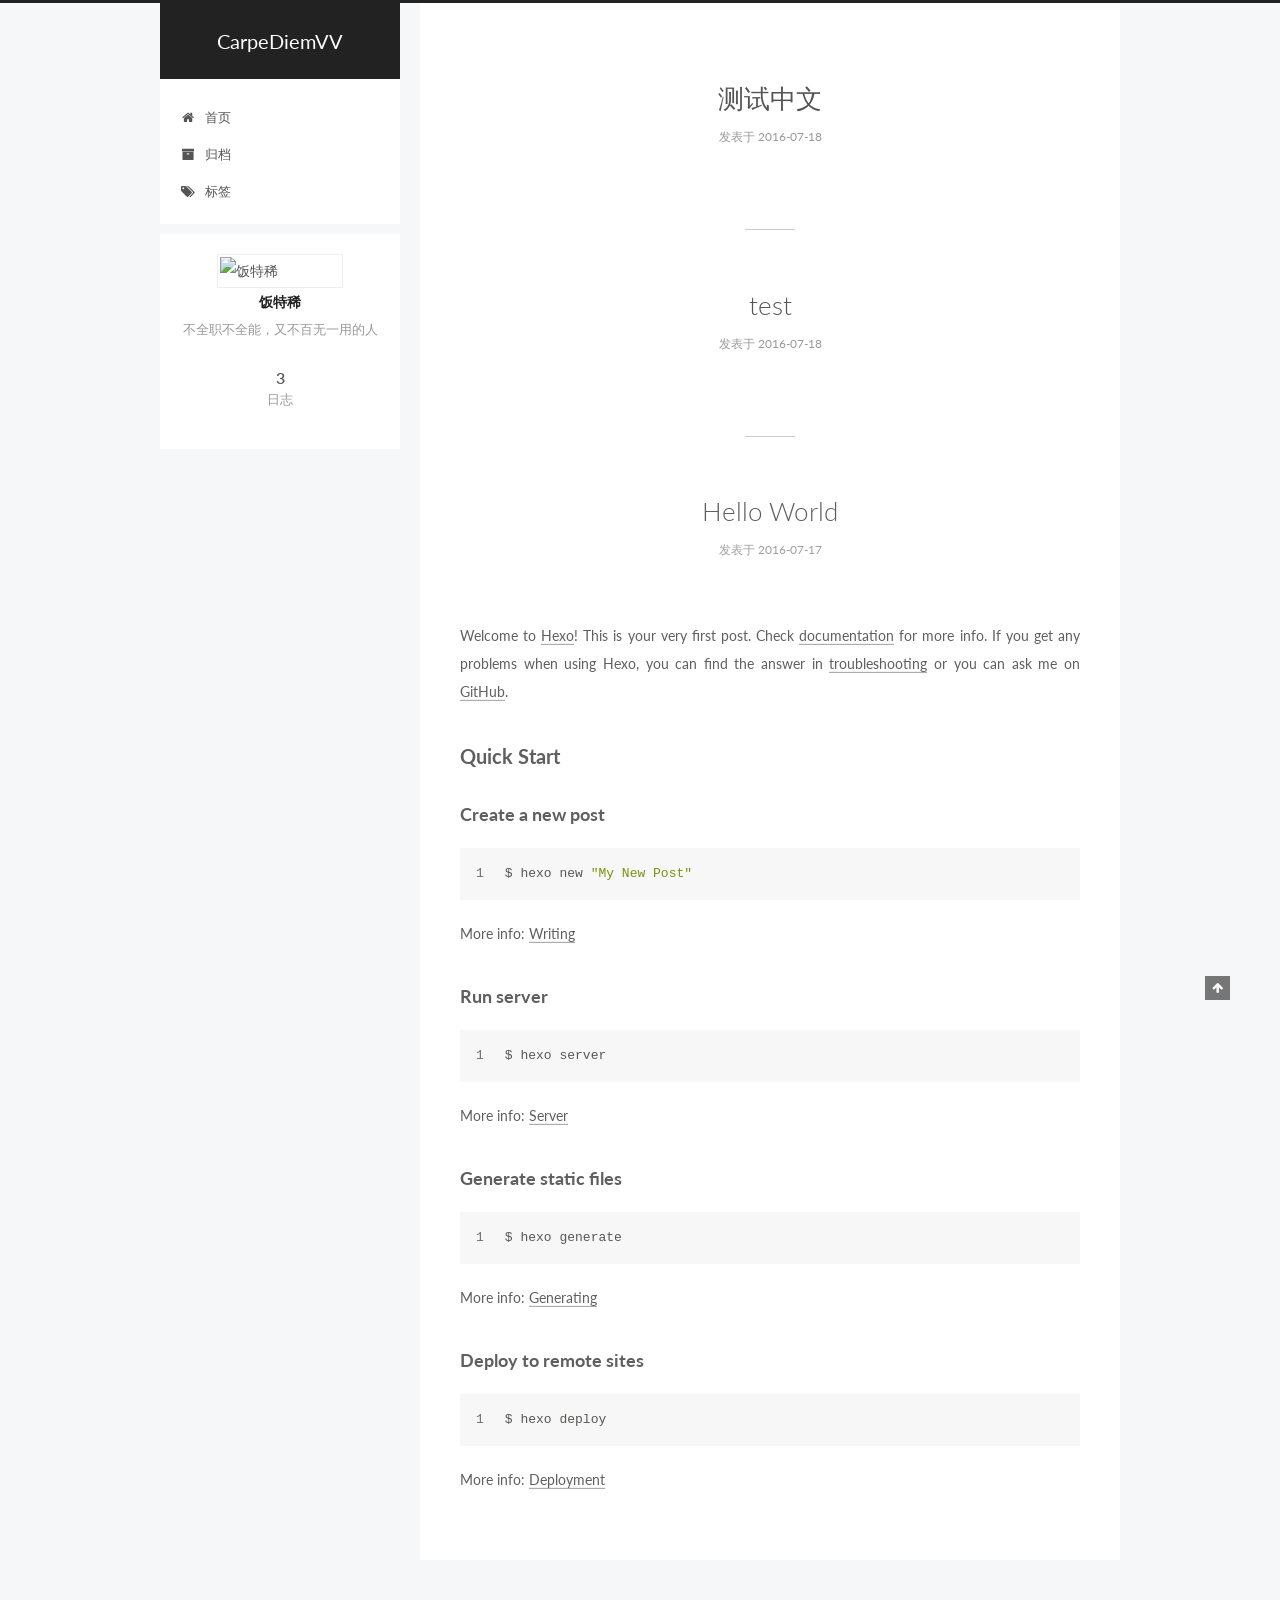
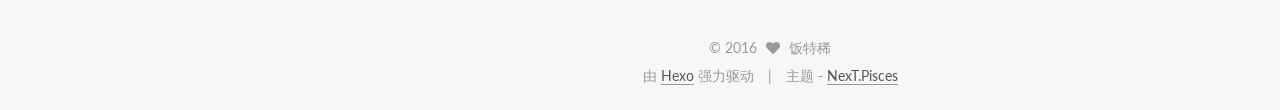
==== index.html @ 69027398 "Site updated: 2016-07-28 00:20:48" ====
<!doctype html>



  


<html class="theme-next pisces use-motion">
<head>
  <meta charset="UTF-8"/>
<meta http-equiv="X-UA-Compatible" content="IE=edge,chrome=1" />
<meta name="viewport" content="width=device-width, initial-scale=1, maximum-scale=1"/>



<meta http-equiv="Cache-Control" content="no-transform" />
<meta http-equiv="Cache-Control" content="no-siteapp" />












  
  
  <link href="/vendors/fancybox/source/jquery.fancybox.css?v=2.1.5" rel="stylesheet" type="text/css" />




  
  
  
  

  
    
    
  

  

  

  

  

  
    
    
    <link href="//fonts.googleapis.com/css?family=Lato:300,300italic,400,400italic,700,700italic&subset=latin,latin-ext" rel="stylesheet" type="text/css">
  






<link href="/vendors/font-awesome/css/font-awesome.min.css?v=4.4.0" rel="stylesheet" type="text/css" />

<link href="/css/main.css?v=5.0.1" rel="stylesheet" type="text/css" />


  <meta name="keywords" content="Hexo, NexT" />








  <link rel="shortcut icon" type="image/x-icon" href="/favicon.ico?v=5.0.1" />






<meta name="description" content="不全职不全能，又不百无一用的人">
<meta property="og:type" content="website">
<meta property="og:title" content="CarpeDiemVV">
<meta property="og:url" content="http://yoursite.com/index.html">
<meta property="og:site_name" content="CarpeDiemVV">
<meta property="og:description" content="不全职不全能，又不百无一用的人">
<meta name="twitter:card" content="summary">
<meta name="twitter:title" content="CarpeDiemVV">
<meta name="twitter:description" content="不全职不全能，又不百无一用的人">



<script type="text/javascript" id="hexo.configuration">
  var NexT = window.NexT || {};
  var CONFIG = {
    scheme: 'Pisces',
    sidebar: {"position":"left","display":"post"},
    fancybox: true,
    motion: true,
    duoshuo: {
      userId: 0,
      author: '博主'
    }
  };
</script>

  <title> CarpeDiemVV </title>
</head>

<body itemscope itemtype="http://schema.org/WebPage" lang="zh-Hans">

  










  
  
    
  

  <div class="container one-collumn sidebar-position-left 
   page-home 
 ">
    <div class="headband"></div>

    <header id="header" class="header" itemscope itemtype="http://schema.org/WPHeader">
      <div class="header-inner"><div class="site-meta ">
  

  <div class="custom-logo-site-title">
    <a href="/"  class="brand" rel="start">
      <span class="logo-line-before"><i></i></span>
      <span class="site-title">CarpeDiemVV</span>
      <span class="logo-line-after"><i></i></span>
    </a>
  </div>
  <p class="site-subtitle"></p>
</div>

<div class="site-nav-toggle">
  <button>
    <span class="btn-bar"></span>
    <span class="btn-bar"></span>
    <span class="btn-bar"></span>
  </button>
</div>

<nav class="site-nav">
  

  
    <ul id="menu" class="menu">
      
        
        <li class="menu-item menu-item-home">
          <a href="/" rel="section">
            
              <i class="menu-item-icon fa fa-fw fa-home"></i> <br />
            
            首页
          </a>
        </li>
      
        
        <li class="menu-item menu-item-archives">
          <a href="/archives" rel="section">
            
              <i class="menu-item-icon fa fa-fw fa-archive"></i> <br />
            
            归档
          </a>
        </li>
      
        
        <li class="menu-item menu-item-tags">
          <a href="/tags" rel="section">
            
              <i class="menu-item-icon fa fa-fw fa-tags"></i> <br />
            
            标签
          </a>
        </li>
      

      
    </ul>
  

  
</nav>

 </div>
    </header>

    <main id="main" class="main">
      <div class="main-inner">
        <div class="content-wrap">
          <div id="content" class="content">
            
  <section id="posts" class="posts-expand">
    
      

  
  

  
  
  

  <article class="post post-type-normal " itemscope itemtype="http://schema.org/Article">

    
      <header class="post-header">

        
        
          <h1 class="post-title" itemprop="name headline">
            
            
              
                
                <a class="post-title-link" href="/2016/07/18/测试中文/" itemprop="url">
                  测试中文
                </a>
              
            
          </h1>
        

        <div class="post-meta">
          <span class="post-time">
            <span class="post-meta-item-icon">
              <i class="fa fa-calendar-o"></i>
            </span>
            <span class="post-meta-item-text">发表于</span>
            <time itemprop="dateCreated" datetime="2016-07-18T00:40:31+08:00" content="2016-07-18">
              2016-07-18
            </time>
          </span>

          

          
            
          

          

          
          

          
        </div>
      </header>
    


    <div class="post-body" itemprop="articleBody">

      
      

      
        
          
            
          
        
      
    </div>

    <div>
      
    </div>

    <div>
      
    </div>

    <footer class="post-footer">
      

      

      
      
        <div class="post-eof"></div>
      
    </footer>
  </article>


    
      

  
  

  
  
  

  <article class="post post-type-normal " itemscope itemtype="http://schema.org/Article">

    
      <header class="post-header">

        
        
          <h1 class="post-title" itemprop="name headline">
            
            
              
                
                <a class="post-title-link" href="/2016/07/18/test/" itemprop="url">
                  test
                </a>
              
            
          </h1>
        

        <div class="post-meta">
          <span class="post-time">
            <span class="post-meta-item-icon">
              <i class="fa fa-calendar-o"></i>
            </span>
            <span class="post-meta-item-text">发表于</span>
            <time itemprop="dateCreated" datetime="2016-07-18T00:19:36+08:00" content="2016-07-18">
              2016-07-18
            </time>
          </span>

          

          
            
          

          

          
          

          
        </div>
      </header>
    


    <div class="post-body" itemprop="articleBody">

      
      

      
        
          
            
          
        
      
    </div>

    <div>
      
    </div>

    <div>
      
    </div>

    <footer class="post-footer">
      

      

      
      
        <div class="post-eof"></div>
      
    </footer>
  </article>


    
      

  
  

  
  
  

  <article class="post post-type-normal " itemscope itemtype="http://schema.org/Article">

    
      <header class="post-header">

        
        
          <h1 class="post-title" itemprop="name headline">
            
            
              
                
                <a class="post-title-link" href="/2016/07/17/hello-world/" itemprop="url">
                  Hello World
                </a>
              
            
          </h1>
        

        <div class="post-meta">
          <span class="post-time">
            <span class="post-meta-item-icon">
              <i class="fa fa-calendar-o"></i>
            </span>
            <span class="post-meta-item-text">发表于</span>
            <time itemprop="dateCreated" datetime="2016-07-17T23:09:52+08:00" content="2016-07-17">
              2016-07-17
            </time>
          </span>

          

          
            
          

          

          
          

          
        </div>
      </header>
    


    <div class="post-body" itemprop="articleBody">

      
      

      
        
          
            <p>Welcome to <a href="https://hexo.io/" target="_blank" rel="external">Hexo</a>! This is your very first post. Check <a href="https://hexo.io/docs/" target="_blank" rel="external">documentation</a> for more info. If you get any problems when using Hexo, you can find the answer in <a href="https://hexo.io/docs/troubleshooting.html" target="_blank" rel="external">troubleshooting</a> or you can ask me on <a href="https://github.com/hexojs/hexo/issues" target="_blank" rel="external">GitHub</a>.</p>
<h2 id="Quick-Start"><a href="#Quick-Start" class="headerlink" title="Quick Start"></a>Quick Start</h2><h3 id="Create-a-new-post"><a href="#Create-a-new-post" class="headerlink" title="Create a new post"></a>Create a new post</h3><figure class="highlight bash"><table><tr><td class="gutter"><pre><div class="line">1</div></pre></td><td class="code"><pre><div class="line">$ hexo new <span class="string">"My New Post"</span></div></pre></td></tr></table></figure>
<p>More info: <a href="https://hexo.io/docs/writing.html" target="_blank" rel="external">Writing</a></p>
<h3 id="Run-server"><a href="#Run-server" class="headerlink" title="Run server"></a>Run server</h3><figure class="highlight bash"><table><tr><td class="gutter"><pre><div class="line">1</div></pre></td><td class="code"><pre><div class="line">$ hexo server</div></pre></td></tr></table></figure>
<p>More info: <a href="https://hexo.io/docs/server.html" target="_blank" rel="external">Server</a></p>
<h3 id="Generate-static-files"><a href="#Generate-static-files" class="headerlink" title="Generate static files"></a>Generate static files</h3><figure class="highlight bash"><table><tr><td class="gutter"><pre><div class="line">1</div></pre></td><td class="code"><pre><div class="line">$ hexo generate</div></pre></td></tr></table></figure>
<p>More info: <a href="https://hexo.io/docs/generating.html" target="_blank" rel="external">Generating</a></p>
<h3 id="Deploy-to-remote-sites"><a href="#Deploy-to-remote-sites" class="headerlink" title="Deploy to remote sites"></a>Deploy to remote sites</h3><figure class="highlight bash"><table><tr><td class="gutter"><pre><div class="line">1</div></pre></td><td class="code"><pre><div class="line">$ hexo deploy</div></pre></td></tr></table></figure>
<p>More info: <a href="https://hexo.io/docs/deployment.html" target="_blank" rel="external">Deployment</a></p>

          
        
      
    </div>

    <div>
      
    </div>

    <div>
      
    </div>

    <footer class="post-footer">
      

      

      
      
        <div class="post-eof"></div>
      
    </footer>
  </article>


    
  </section>

  


          </div>
          


          

        </div>
        
          
  
  <div class="sidebar-toggle">
    <div class="sidebar-toggle-line-wrap">
      <span class="sidebar-toggle-line sidebar-toggle-line-first"></span>
      <span class="sidebar-toggle-line sidebar-toggle-line-middle"></span>
      <span class="sidebar-toggle-line sidebar-toggle-line-last"></span>
    </div>
  </div>

  <aside id="sidebar" class="sidebar">
    <div class="sidebar-inner">

      

      

      <section class="site-overview sidebar-panel  sidebar-panel-active ">
        <div class="site-author motion-element" itemprop="author" itemscope itemtype="http://schema.org/Person">
          <img class="site-author-image" itemprop="image"
               src="http://example.com/avtar.png"
               alt="饭特稀" />
          <p class="site-author-name" itemprop="name">饭特稀</p>
          <p class="site-description motion-element" itemprop="description">不全职不全能，又不百无一用的人</p>
        </div>
        <nav class="site-state motion-element">
          <div class="site-state-item site-state-posts">
            <a href="/archives">
              <span class="site-state-item-count">3</span>
              <span class="site-state-item-name">日志</span>
            </a>
          </div>

          

          

        </nav>

        

        <div class="links-of-author motion-element">
          
        </div>

        
        

        
        

      </section>

      

    </div>
  </aside>


        
      </div>
    </main>

    <footer id="footer" class="footer">
      <div class="footer-inner">
        <div class="copyright" >
  
  &copy; 
  <span itemprop="copyrightYear">2016</span>
  <span class="with-love">
    <i class="fa fa-heart"></i>
  </span>
  <span class="author" itemprop="copyrightHolder">饭特稀</span>
</div>

<div class="powered-by">
  由 <a class="theme-link" href="http://hexo.io">Hexo</a> 强力驱动
</div>

<div class="theme-info">
  主题 -
  <a class="theme-link" href="https://github.com/iissnan/hexo-theme-next">
    NexT.Pisces
  </a>
</div>

        

        
      </div>
    </footer>

    <div class="back-to-top">
      <i class="fa fa-arrow-up"></i>
    </div>
  </div>

  

<script type="text/javascript">
  if (Object.prototype.toString.call(window.Promise) !== '[object Function]') {
    window.Promise = null;
  }
</script>









  



  
  <script type="text/javascript" src="/vendors/jquery/index.js?v=2.1.3"></script>

  
  <script type="text/javascript" src="/vendors/fastclick/lib/fastclick.min.js?v=1.0.6"></script>

  
  <script type="text/javascript" src="/vendors/jquery_lazyload/jquery.lazyload.js?v=1.9.7"></script>

  
  <script type="text/javascript" src="/vendors/velocity/velocity.min.js?v=1.2.1"></script>

  
  <script type="text/javascript" src="/vendors/velocity/velocity.ui.min.js?v=1.2.1"></script>

  
  <script type="text/javascript" src="/vendors/fancybox/source/jquery.fancybox.pack.js?v=2.1.5"></script>


  


  <script type="text/javascript" src="/js/src/utils.js?v=5.0.1"></script>

  <script type="text/javascript" src="/js/src/motion.js?v=5.0.1"></script>



  
  


  <script type="text/javascript" src="/js/src/affix.js?v=5.0.1"></script>

  <script type="text/javascript" src="/js/src/schemes/pisces.js?v=5.0.1"></script>



  

  


  <script type="text/javascript" src="/js/src/bootstrap.js?v=5.0.1"></script>



  



  



  
  
  

  

  

</body>
</html>
---- css/main.css ----
/* normalize.css v3.0.2 | MIT License | git.io/normalize */
html {
  font-family: sans-serif; /* 1 */
  -ms-text-size-adjust: 100%; /* 2 */
  -webkit-text-size-adjust: 100%; /* 2 */
}
body {
  margin: 0;
}
article,
aside,
details,
figcaption,
figure,
footer,
header,
hgroup,
main,
menu,
nav,
section,
summary {
  display: block;
}
audio,
canvas,
progress,
video {
  display: inline-block; /* 1 */
  vertical-align: baseline; /* 2 */
}
audio:not([controls]) {
  display: none;
  height: 0;
}
[hidden],
template {
  display: none;
}
a {
  background-color: transparent;
}
a:active,
a:hover {
  outline: 0;
}
abbr[title] {
  border-bottom: 1px dotted;
}
b,
strong {
  font-weight: bold;
}
dfn {
  font-style: italic;
}
h1 {
  font-size: 2em;
  margin: 0.67em 0;
}
mark {
  background: #ff0;
  color: #000;
}
small {
  font-size: 80%;
}
sub,
sup {
  font-size: 75%;
  line-height: 0;
  position: relative;
  vertical-align: baseline;
}
sup {
  top: -0.5em;
}
sub {
  bottom: -0.25em;
}
img {
  border: 0;
}
svg:not(:root) {
  overflow: hidden;
}
figure {
  margin: 1em 40px;
}
hr {
  -moz-box-sizing: content-box;
  box-sizing: content-box;
  height: 0;
}
pre {
  overflow: auto;
}
code,
kbd,
pre,
samp {
  font-family: monospace, monospace;
  font-size: 1em;
}
button,
input,
optgroup,
select,
textarea {
  color: inherit; /* 1 */
  font: inherit; /* 2 */
  margin: 0; /* 3 */
}
button {
  overflow: visible;
}
button,
select {
  text-transform: none;
}
button,
html input[type="button"],
input[type="reset"],
input[type="submit"] {
  -webkit-appearance: button; /* 2 */
  cursor: pointer; /* 3 */
}
button[disabled],
html input[disabled] {
  cursor: default;
}
button::-moz-focus-inner,
input::-moz-focus-inner {
  border: 0;
  padding: 0;
}
input {
  line-height: normal;
}
input[type="checkbox"],
input[type="radio"] {
  box-sizing: border-box; /* 1 */
  padding: 0; /* 2 */
}
input[type="number"]::-webkit-inner-spin-button,
input[type="number"]::-webkit-outer-spin-button {
  height: auto;
}
input[type="search"] {
  -webkit-appearance: textfield; /* 1 */
  -moz-box-sizing: content-box;
  -webkit-box-sizing: content-box; /* 2 */
  box-sizing: content-box;
}
input[type="search"]::-webkit-search-cancel-button,
input[type="search"]::-webkit-search-decoration {
  -webkit-appearance: none;
}
fieldset {
  border: 1px solid #c0c0c0;
  margin: 0 2px;
  padding: 0.35em 0.625em 0.75em;
}
legend {
  border: 0; /* 1 */
  padding: 0; /* 2 */
}
textarea {
  overflow: auto;
}
optgroup {
  font-weight: bold;
}
table {
  border-collapse: collapse;
  border-spacing: 0;
}
td,
th {
  padding: 0;
}
::selection {
  background: #262a30;
  color: #fff;
}
body {
  position: relative;
  font-family: 'Lato', "PingFang SC", "Microsoft YaHei", sans-serif;
  font-size: 14px;
  line-height: 2;
  color: #555;
  background: #fff;
}
@media (max-width: 767px) {
  body {
    padding-right: 0 !important;
  }
}
@media (min-width: 768px) and (max-width: 991px) {
  body {
    padding-right: 0 !important;
  }
}
@media (min-width: 1600px) {
  body {
    font-size: 16px;
  }
}
h1,
h2,
h3,
h4,
h5,
h6 {
  margin: 0;
  padding: 0;
  font-weight: bold;
  line-height: 1.5;
  font-family: 'Lato', "PingFang SC", "Microsoft YaHei", sans-serif;
}
h2,
h3,
h4,
h5,
h6 {
  margin: 20px 0 15px;
}
h1 {
  font-size: 22px;
}
@media (max-width: 767px) {
  h1 {
    font-size: 18px;
  }
}
h2 {
  font-size: 20px;
}
@media (max-width: 767px) {
  h2 {
    font-size: 16px;
  }
}
h3 {
  font-size: 18px;
}
@media (max-width: 767px) {
  h3 {
    font-size: 14px;
  }
}
h4 {
  font-size: 16px;
}
@media (max-width: 767px) {
  h4 {
    font-size: 12px;
  }
}
h5 {
  font-size: 14px;
}
@media (max-width: 767px) {
  h5 {
    font-size: 10px;
  }
}
h6 {
  font-size: 12px;
}
@media (max-width: 767px) {
  h6 {
    font-size: 8px;
  }
}
p {
  margin: 0 0 25px 0;
}
a {
  color: #555;
  text-decoration: none;
  border-bottom: 1px solid #999;
  word-wrap: break-word;
}
a:hover {
  color: #222;
  border-bottom-color: #222;
}
ul {
  list-style: none;
}
blockquote {
  margin: 0;
  padding: 0;
}
img {
  display: block;
  margin: auto;
  max-width: 100%;
  height: auto;
}
hr {
  margin: 40px 0;
  height: 3px;
  border: none;
  background-color: #ddd;
  background-image: repeating-linear-gradient(-45deg, #fff, #fff 4px, transparent 4px, transparent 8px);
}
blockquote {
  padding: 0 15px;
  color: #666;
  border-left: 4px solid #ddd;
}
blockquote cite::before {
  content: "-";
  padding: 0 5px;
}
dt {
  font-weight: 700;
}
dd {
  margin: 0;
  padding: 0;
}
.text-left {
  text-align: left;
}
.text-center {
  text-align: center;
}
.text-right {
  text-align: right;
}
.text-justify {
  text-align: justify;
}
.text-nowrap {
  white-space: nowrap;
}
.text-lowercase {
  text-transform: lowercase;
}
.text-uppercase {
  text-transform: uppercase;
}
.text-capitalize {
  text-transform: capitalize;
}
.center-block {
  display: block;
  margin-left: auto;
  margin-right: auto;
}
.clearfix:before,
.clearfix:after {
  content: " ";
  display: table;
}
.clearfix:after {
  clear: both;
}
.pullquote {
  width: 45%;
}
.pullquote.left {
  float: left;
  margin-left: 5px;
  margin-right: 10px;
}
.pullquote.right {
  float: right;
  margin-left: 10px;
  margin-right: 5px;
}
.affix.affix.affix {
  position: fixed;
}
.translation {
  margin-top: -20px;
  font-size: 14px;
  color: #999;
}
.scrollbar-measure {
  width: 100px;
  height: 100px;
  overflow: scroll;
  position: absolute;
  top: -9999px;
}
.use-motion .motion-element {
  opacity: 0;
}
#local-search-input {
  padding: 3px;
  border: none;
  text-indent: 14px;
  border-radius: 0;
  width: 140px;
  outline: none;
  border-bottom: 1px solid #999;
  background: inherit;
  opacity: 0.5;
}
#local-search-input:focus {
  opacity: 1;
}
.search-icon {
  position: absolute;
  top: 9px;
}
table {
  margin: 20px 0;
  width: 100%;
  border-collapse: collapse;
  border-spacing: 0;
  border: 1px solid #ddd;
  font-size: 14px;
  table-layout: fixed;
  word-wrap: break-all;
}
table>tbody>tr:nth-of-type(odd) {
  background-color: #f9f9f9;
}
table>tbody>tr:hover {
  background-color: #f5f5f5;
}
caption,
th,
td {
  padding: 8px;
  text-align: left;
  vertical-align: middle;
  font-weight: normal;
}
th,
td {
  border-bottom: 3px solid #ddd;
  border-right: 1px solid #eee;
}
th {
  padding-bottom: 10px;
  font-weight: 700;
}
td {
  border-bottom-width: 1px;
}
html,
body {
  height: 100%;
}
.container {
  position: relative;
  min-height: 100%;
}
.header-inner {
  margin: 0 auto;
  padding: 100px 0 70px;
  width: 700px;
}
@media (min-width: 1600px) {
  .container .header-inner {
    width: 900px;
  }
}
.main {
  padding-bottom: 150px;
}
.main-inner {
  margin: 0 auto;
  width: 700px;
}
@media (min-width: 1600px) {
  .container .main-inner {
    width: 900px;
  }
}
.footer {
  position: absolute;
  left: 0;
  bottom: 0;
  width: 100%;
  min-height: 50px;
}
.footer-inner {
  box-sizing: border-box;
  margin: 20px auto;
  width: 700px;
}
@media (min-width: 1600px) {
  .container .footer-inner {
    width: 900px;
  }
}
pre,
.highlight {
  overflow: auto;
  margin: 20px 0;
  padding: 15px;
  font-size: 13px;
  color: #4d4d4c;
  background: #f7f7f7;
  line-height: 1.6;
}
pre,
code {
  font-family: consolas, Menlo, "PingFang SC", "Microsoft YaHei", monospace;
}
code {
  padding: 2px 4px;
  word-break: break-all;
  color: #555;
  background: #eee;
  border-radius: 4px;
  font-size: 13px;
}
pre code {
  padding: 0;
  color: #4d4d4c;
  background: none;
  text-shadow: none;
}
.highlight pre {
  border: none;
  margin: 0;
  padding: 1px;
}
.highlight table {
  margin: 0;
  width: auto;
  border: none;
}
.highlight td {
  border: none;
  padding: 0;
}
.highlight figcaption {
  font-size: 1em;
  color: #4d4d4c;
  line-height: 1em;
  margin-bottom: 1em;
}
.highlight figcaption:before,
.highlight figcaption:after {
  content: " ";
  display: table;
}
.highlight figcaption:after {
  clear: both;
}
.highlight figcaption a {
  float: right;
  color: #4d4d4c;
}
.highlight figcaption a:hover {
  border-bottom-color: #4d4d4c;
}
.highlight .gutter pre {
  color: #666;
  text-align: right;
  padding-right: 20px;
}
.highlight .line {
  height: 20px;
}
.gist table {
  width: auto;
}
.gist table td {
  border: none;
}
pre .comment {
  color: #8e908c;
}
pre .variable,
pre .attribute,
pre .tag,
pre .regexp,
pre .ruby .constant,
pre .xml .tag .title,
pre .xml .pi,
pre .xml .doctype,
pre .html .doctype,
pre .css .id,
pre .css .class,
pre .css .pseudo {
  color: #c82829;
}
pre .number,
pre .preprocessor,
pre .built_in,
pre .literal,
pre .params,
pre .constant,
pre .command {
  color: #f5871f;
}
pre .ruby .class .title,
pre .css .rules .attribute,
pre .string,
pre .value,
pre .inheritance,
pre .header,
pre .ruby .symbol,
pre .xml .cdata,
pre .special,
pre .number,
pre .formula {
  color: #718c00;
}
pre .title,
pre .css .hexcolor {
  color: #3e999f;
}
pre .function,
pre .python .decorator,
pre .python .title,
pre .ruby .function .title,
pre .ruby .title .keyword,
pre .perl .sub,
pre .javascript .title,
pre .coffeescript .title {
  color: #4271ae;
}
pre .keyword,
pre .javascript .function {
  color: #8959a8;
}
.full-image.full-image.full-image {
  border: none;
  max-width: 100%;
  width: auto;
  margin: 20px auto;
}
@media (min-width: 992px) {
  .full-image.full-image.full-image {
    max-width: none;
    width: 126%;
    margin: 0 -13%;
  }
}
.blockquote-center,
.page-home .post-type-quote blockquote,
.page-post-detail .post-type-quote blockquote {
  position: relative;
  margin: 40px 0;
  padding: 0;
  border-left: none;
  text-align: center;
}
.blockquote-center::before,
.page-home .post-type-quote blockquote::before,
.page-post-detail .post-type-quote blockquote::before,
.blockquote-center::after,
.page-home .post-type-quote blockquote::after,
.page-post-detail .post-type-quote blockquote::after {
  position: absolute;
  content: ' ';
  display: block;
  width: 100%;
  height: 24px;
  opacity: 0.2;
  background-repeat: no-repeat;
  background-position: 0 -6px;
  background-size: 22px 22px;
}
.blockquote-center::before,
.page-home .post-type-quote blockquote::before,
.page-post-detail .post-type-quote blockquote::before {
  top: -20px;
  background-image: url("../images/quote-l.svg");
  border-top: 1px solid #ccc;
}
.blockquote-center::after,
.page-home .post-type-quote blockquote::after,
.page-post-detail .post-type-quote blockquote::after {
  bottom: -20px;
  background-image: url("../images/quote-r.svg");
  border-bottom: 1px solid #ccc;
  background-position: 100% 8px;
}
.blockquote-center p,
.page-home .post-type-quote blockquote p,
.page-post-detail .post-type-quote blockquote p,
.blockquote-center div,
.page-home .post-type-quote blockquote div,
.page-post-detail .post-type-quote blockquote div {
  text-align: center;
}
.post .post-body .group-picture img {
  box-sizing: border-box;
  padding: 0 3px;
  border: none;
}
.post .group-picture-row {
  overflow: hidden;
  margin-top: 6px;
}
.post .group-picture-row:first-child {
  margin-top: 0;
}
.post .group-picture-column {
  float: left;
}
.page-post-detail .post-body .group-picture-column {
  float: none;
  margin-top: 10px;
  width: auto !important;
}
.page-post-detail .post-body .group-picture-column img {
  margin: 0 auto;
}
.page-archive .group-picture-container {
  overflow: hidden;
}
.page-archive .group-picture-row {
  float: left;
}
.page-archive .group-picture-row:first-child {
  margin-top: 6px;
}
.page-archive .group-picture-column {
  max-width: 150px;
  max-height: 150px;
}
.btn {
  display: inline-block;
  padding: 0 20px;
  font-size: 14px;
  color: #fff;
  background: #222;
  border: 2px solid #555;
  text-decoration: none;
  border-radius: 0;
  transition-property: background-color;
  transition-duration: 0.2s;
  transition-timing-function: ease-in-out;
  transition-delay: 0s;
}
.btn:hover,
.post-more-link .btn:hover {
  border-color: #222;
  color: #fff;
  background: #222;
}
.btn-bar {
  display: block;
  width: 22px;
  height: 2px;
  background: #555;
  border-radius: 1px;
}
.btn-bar+.btn-bar {
  margin-top: 4px;
}
.pagination {
  margin: 120px 0 40px;
  text-align: center;
  border-top: 1px solid #eee;
}
.page-number-basic,
.pagination .prev,
.pagination .next,
.pagination .page-number,
.pagination .space {
  display: inline-block;
  position: relative;
  top: -1px;
  margin: 0 10px;
  padding: 0 10px;
  line-height: 30px;
}
@media (max-width: 767px) {
  .page-number-basic,
  .pagination .prev,
  .pagination .next,
  .pagination .page-number,
  .pagination .space {
    margin: 0 5px;
  }
}
.pagination .prev,
.pagination .next,
.pagination .page-number {
  border-bottom: 0;
  border-top: 1px solid #eee;
  transition-property: border-color;
  transition-duration: 0.2s;
  transition-timing-function: ease-in-out;
  transition-delay: 0s;
}
.pagination .prev:hover,
.pagination .next:hover,
.pagination .page-number:hover {
  border-top-color: #222;
}
.pagination .space {
  padding: 0;
  margin: 0;
}
.pagination .prev {
  margin-left: 0;
}
.pagination .next {
  margin-right: 0;
}
.pagination .page-number.current {
  color: #fff;
  background: #ccc;
  border-top-color: #ccc;
}
@media (max-width: 767px) {
  .pagination {
    border-top: none;
  }
  .pagination .prev,
  .pagination .next,
  .pagination .page-number {
    margin-bottom: 10px;
    border-top: 0;
    border-bottom: 1px solid #eee;
  }
  .pagination .prev:hover,
  .pagination .next:hover,
  .pagination .page-number:hover {
    border-bottom-color: #222;
  }
}
.comments {
  margin: 60px 20px 0;
}
.tag-cloud {
  text-align: center;
}
.tag-cloud a {
  display: inline-block;
  margin: 10px;
}
.back-to-top {
  box-sizing: border-box;
  position: fixed;
  bottom: -100px;
  right: 50px;
  z-index: 1050;
  padding: 0 6px;
  width: 25px;
  background: #222;
  font-size: 12px;
  opacity: 0.6;
  color: #fff;
  cursor: pointer;
  text-align: center;
  -webkit-transform: translateZ(0);
  transition-property: bottom;
  transition-duration: 0.2s;
  transition-timing-function: ease-in-out;
  transition-delay: 0s;
}
@media (max-width: 767px) {
  .back-to-top {
    display: none;
  }
}
@media (min-width: 768px) and (max-width: 991px) {
  .back-to-top {
    display: none;
  }
}
.back-to-top.back-to-top-on {
  bottom: 40px;
}
.header {
  background: #fff;
}
.header-inner {
  position: relative;
}
.headband {
  height: 3px;
  background: #222;
}
.site-meta {
  margin: 0;
  text-align: center;
}
@media (max-width: 767px) {
  .site-meta {
    text-align: center;
  }
}
.brand {
  position: relative;
  display: inline-block;
  padding: 0 40px;
  color: #fff;
  background: #222;
  border-bottom: none;
}
.brand:hover {
  color: #fff;
}
.logo {
  display: inline-block;
  margin-right: 5px;
  line-height: 36px;
  vertical-align: top;
}
.site-title {
  display: inline-block;
  vertical-align: top;
  line-height: 36px;
  font-size: 20px;
  font-weight: normal;
  font-family: 'Lato', "PingFang SC", "Microsoft YaHei", sans-serif;
}
.site-subtitle {
  margin-top: 10px;
  font-size: 13px;
  color: #ddd;
}
.use-motion .brand {
  opacity: 0;
}
.use-motion .logo,
.use-motion .site-title,
.use-motion .site-subtitle {
  opacity: 0;
  position: relative;
  top: -10px;
}
.site-nav-toggle {
  display: none;
  position: absolute;
  top: 10px;
  left: 10px;
}
@media (max-width: 767px) {
  .site-nav-toggle {
    display: block;
  }
}
.site-nav-toggle button {
  margin-top: 2px;
  padding: 9px 10px;
  background: transparent;
  border: none;
}
@media (max-width: 767px) {
  .site-nav {
    display: none;
    margin: 0 -10px;
    padding: 0 10px;
    clear: both;
    border-top: 1px solid #ddd;
  }
}
@media (min-width: 768px) and (max-width: 991px) {
  .site-nav {
    display: block !important;
  }
}
@media (min-width: 992px) {
  .site-nav {
    display: block !important;
  }
}
.menu {
  margin-top: 20px;
  padding-left: 0;
  text-align: center;
}
.menu .menu-item {
  display: inline-block;
  margin: 0 10px;
}
@media screen and (max-width: 767px) {
  .menu .menu-item {
    margin-top: 10px;
  }
}
.menu .menu-item a {
  display: block;
  font-size: 13px;
  text-transform: capitalize;
  line-height: inherit;
  border-bottom: 1px solid transparent;
  transition-property: border-color;
  transition-duration: 0.2s;
  transition-timing-function: ease-in-out;
  transition-delay: 0s;
}
.menu .menu-item a:hover,
.menu-item-active a {
  border-bottom-color: #222;
}
.menu .menu-item .fa {
  margin-right: 5px;
}
.use-motion .menu-item {
  opacity: 0;
}
.post-body {
  font-family: 'Lato', "PingFang SC", "Microsoft YaHei", sans-serif;
}
@media (max-width: 767px) {
  .post-body {
    word-break: break-word;
  }
}
.post-body .fancybox img {
  display: block !important;
  margin: 0 auto;
  cursor: pointer;
  cursor: zoom-in;
  cursor: -webkit-zoom-in;
}
.post-body .image-caption,
.post-body .figure .caption {
  margin: 10px auto 15px;
  text-align: center;
  font-size: 14px;
  color: #999;
  font-weight: bold;
  line-height: 1;
}
.post-sticky-flag {
  display: inline-block;
  font-size: 16px;
  -ms-transform: rotate(30deg);
  -webkit-transform: rotate(30deg);
  -moz-transform: rotate(30deg);
  -ms-transform: rotate(30deg);
  -o-transform: rotate(30deg);
  transform: rotate(30deg);
}
.posts-expand {
  padding-top: 40px;
}
@media (max-width: 767px) {
  .posts-expand {
    margin: 0 20px;
  }
  .post-body pre,
  .post-body .highlight {
    padding: 10px;
  }
  .post-body pre .gutter pre,
  .post-body .highlight .gutter pre {
    padding-right: 10px;
  }
}
@media (min-width: 992px) {
  .posts-expand .post-body {
    text-align: justify;
  }
}
.posts-expand .post-body h2,
.posts-expand .post-body h3,
.posts-expand .post-body h4,
.posts-expand .post-body h5,
.posts-expand .post-body h6 {
  padding-top: 10px;
}
.posts-expand .post-body h2 .header-anchor,
.posts-expand .post-body h3 .header-anchor,
.posts-expand .post-body h4 .header-anchor,
.posts-expand .post-body h5 .header-anchor,
.posts-expand .post-body h6 .header-anchor {
  float: right;
  margin-left: 10px;
  color: #ccc;
  border-bottom-style: none;
  visibility: hidden;
}
.posts-expand .post-body h2 .header-anchor:hover,
.posts-expand .post-body h3 .header-anchor:hover,
.posts-expand .post-body h4 .header-anchor:hover,
.posts-expand .post-body h5 .header-anchor:hover,
.posts-expand .post-body h6 .header-anchor:hover {
  color: inherit;
}
.posts-expand .post-body h2:hover .header-anchor,
.posts-expand .post-body h3:hover .header-anchor,
.posts-expand .post-body h4:hover .header-anchor,
.posts-expand .post-body h5:hover .header-anchor,
.posts-expand .post-body h6:hover .header-anchor {
  visibility: visible;
}
.posts-expand .post-body ul li {
  list-style: circle;
}
.posts-expand .post-body img {
  box-sizing: border-box;
  margin: auto;
  padding: 3px;
  border: 1px solid #ddd;
}
.posts-expand .fancybox img {
  margin: 0 auto;
}
@media (max-width: 767px) {
  .posts-collapse {
    margin: 0 20px;
  }
  .posts-collapse .post-title,
  .posts-collapse .post-meta {
    display: block;
    width: auto;
    text-align: left;
  }
}
.posts-collapse {
  position: relative;
  z-index: 1010;
  margin-left: 55px;
}
.posts-collapse::after {
  content: " ";
  position: absolute;
  top: 20px;
  left: 0;
  margin-left: -2px;
  width: 4px;
  height: 100%;
  background: #f5f5f5;
  z-index: -1;
}
@media (max-width: 767px) {
  .posts-collapse {
    margin: 0 20px;
  }
}
.posts-collapse .collection-title {
  position: relative;
  margin: 60px 0;
}
.posts-collapse .collection-title h2 {
  margin-left: 20px;
}
.posts-collapse .collection-title small {
  color: #bbb;
}
.posts-collapse .collection-title::before {
  content: " ";
  position: absolute;
  left: 0;
  top: 50%;
  margin-left: -4px;
  margin-top: -4px;
  width: 8px;
  height: 8px;
  background: #bbb;
  border-radius: 50%;
}
.posts-collapse .post {
  margin: 30px 0;
}
.posts-collapse .post-header {
  position: relative;
  transition-duration: 0.2s;
  transition-timing-function: ease-in-out;
  transition-delay: 0s;
  transition-property: border;
  border-bottom: 1px dashed #ccc;
}
.posts-collapse .post-header::before {
  content: " ";
  position: absolute;
  left: 0;
  top: 12px;
  width: 6px;
  height: 6px;
  margin-left: -4px;
  background: #bbb;
  border-radius: 50%;
  border: 1px solid #fff;
  transition-duration: 0.2s;
  transition-timing-function: ease-in-out;
  transition-delay: 0s;
  transition-property: background;
}
.posts-collapse .post-header:hover {
  border-bottom-color: #666;
}
.posts-collapse .post-header:hover::before {
  background: #222;
}
.posts-collapse .post-meta {
  position: absolute;
  font-size: 12px;
  left: 20px;
  top: 5px;
}
.posts-collapse .post-comments-count {
  display: none;
}
.posts-collapse .post-title {
  margin-left: 60px;
  font-size: 16px;
  font-weight: normal;
  line-height: inherit;
}
.posts-collapse .post-title::after {
  margin-left: 3px;
  opacity: 0.6;
}
.posts-collapse .post-title a {
  color: #666;
  border-bottom: none;
}
.page-home .post-type-quote .post-header,
.page-post-detail .post-type-quote .post-header,
.page-home .post-type-quote .post-tags,
.page-post-detail .post-type-quote .post-tags {
  display: none;
}
.posts-expand .post-title {
  font-size: 26px;
  text-align: center;
  word-break: break-word;
  font-weight: 300;
}
@media (max-width: 767px) {
  .posts-expand .post-title {
    font-size: 22px;
  }
}
.posts-expand .post-title-link {
  display: inline-block;
  position: relative;
  color: #555;
  border-bottom: none;
  line-height: 1.2;
  vertical-align: top;
}
.posts-expand .post-title-link::before {
  content: "";
  position: absolute;
  width: 100%;
  height: 2px;
  bottom: 0;
  left: 0;
  background-color: #000;
  visibility: hidden;
  -webkit-transform: scaleX(0);
  -moz-transform: scaleX(0);
  -ms-transform: scaleX(0);
  -o-transform: scaleX(0);
  transform: scaleX(0);
  transition-duration: 0.2s;
  transition-timing-function: ease-in-out;
  transition-delay: 0s;
}
.posts-expand .post-title-link:hover::before {
  visibility: visible;
  -webkit-transform: scaleX(1);
  -moz-transform: scaleX(1);
  -ms-transform: scaleX(1);
  -o-transform: scaleX(1);
  transform: scaleX(1);
}
.posts-expand .post-title-link .fa {
  font-size: 16px;
}
.posts-expand .post-meta {
  margin: 3px 0 60px 0;
  color: #999;
  font-family: 'Lato', "PingFang SC", "Microsoft YaHei", sans-serif;
  font-size: 12px;
  text-align: center;
}
.posts-expand .post-meta .post-category-list {
  display: inline-block;
  margin: 0;
  padding: 3px;
}
.posts-expand .post-meta .post-category-list-link {
  color: #999;
}
.post-meta-item-icon {
  display: none;
  margin-right: 3px;
}
@media (min-width: 768px) and (max-width: 991px) {
  .post-meta-item-icon {
    display: inline-block;
  }
}
@media (max-width: 767px) {
  .post-meta-item-icon {
    display: inline-block;
  }
}
@media (min-width: 768px) and (max-width: 991px) {
  .post-meta-item-text {
    display: none;
  }
}
@media (max-width: 767px) {
  .post-meta-item-text {
    display: none;
  }
}
@media (max-width: 767px) {
  .posts-expand .post-comments-count {
    display: none;
  }
}
.post-more-link {
  margin-top: 50px;
}
.post-more-link .btn {
  color: #555;
  font-size: 14px;
  background: #fff;
  border-radius: 2px;
  line-height: 2;
}
.posts-expand .post-tags {
  margin-top: 40px;
  text-align: center;
}
.posts-expand .post-tags a {
  display: inline-block;
  margin-right: 10px;
  font-size: 13px;
}
.post-nav {
  overflow: hidden;
  margin-top: 60px;
  padding: 10px;
  white-space: nowrap;
  border-top: 1px solid #eee;
}
.post-nav-item {
  display: inline-block;
  width: 50%;
  white-space: normal;
}
.post-nav-item a {
  position: relative;
  display: inline-block;
  line-height: 25px;
  font-size: 14px;
  color: #555;
  border-bottom: none;
}
.post-nav-item a:hover {
  color: #222;
  border-bottom: none;
}
.post-nav-item a:active {
  top: 2px;
}
.post-nav-item a i {
  font-size: 12px;
}
.post-nav-prev {
  text-align: right;
}
.posts-expand .post-eof {
  display: block;
  margin: 80px auto 60px;
  width: 8%;
  height: 1px;
  background: #ccc;
  text-align: center;
}
.post:last-child .post-eof.post-eof.post-eof {
  display: none;
}
.post-gallery {
  display: table;
  table-layout: fixed;
  width: 100%;
  border-collapse: separate;
}
.post-gallery-row {
  display: table-row;
}
.post-gallery .post-gallery-img {
  display: table-cell;
  text-align: center;
  vertical-align: middle;
  border: none;
}
.post-gallery .post-gallery-img img {
  max-width: 100%;
  max-height: 100%;
  border: none;
}
.fancybox-close,
.fancybox-close:hover {
  border: none;
}
.sidebar {
  position: fixed;
  right: 0;
  top: 0;
  bottom: 0;
  width: 0;
  z-index: 1040;
  box-shadow: inset 0 2px 6px #000;
  background: #222;
  -webkit-transform: translateZ(0);
}
.sidebar a {
  color: #999;
  border-bottom-color: #555;
}
.sidebar a:hover {
  color: #eee;
}
@media (min-width: 768px) and (max-width: 991px) {
  .sidebar {
    display: none !important;
  }
}
@media (max-width: 767px) {
  .sidebar {
    display: none !important;
  }
}
.sidebar-inner {
  position: relative;
  padding: 20px 10px;
  color: #999;
  text-align: center;
}
.sidebar-toggle {
  position: fixed;
  right: 50px;
  bottom: 45px;
  width: 15px;
  height: 15px;
  padding: 5px;
  background: #222;
  line-height: 0;
  z-index: 1050;
  cursor: pointer;
  -webkit-transform: translateZ(0);
}
@media (min-width: 768px) and (max-width: 991px) {
  .sidebar-toggle {
    display: none;
  }
}
@media (max-width: 767px) {
  .sidebar-toggle {
    display: none;
  }
}
.sidebar-toggle-line {
  position: relative;
  display: inline-block;
  vertical-align: top;
  height: 2px;
  width: 100%;
  background: #fff;
  margin-top: 3px;
}
.sidebar-toggle-line:first-child {
  margin-top: 0;
}
.site-author-image {
  display: block;
  margin: 0 auto;
  padding: 2px;
  max-width: 120px;
  height: auto;
  border: 1px solid #eee;
}
.site-author-name {
  margin: 0;
  text-align: center;
  color: #222;
  font-weight: 600;
}
.site-description {
  margin-top: 0;
  text-align: center;
  font-size: 13px;
  color: #999;
}
.site-state {
  overflow: hidden;
  line-height: 1.4;
  white-space: nowrap;
  text-align: center;
}
.site-state-item {
  display: inline-block;
  padding: 0 15px;
  border-left: 1px solid #eee;
}
.site-state-item:first-child {
  border-left: none;
}
.site-state-item a {
  border-bottom: none;
}
.site-state-item-count {
  display: block;
  text-align: center;
  color: inherit;
  font-weight: 600;
  font-size: 16px;
}
.site-state-item-name {
  font-size: 13px;
  color: #999;
}
.feed-link {
  margin-top: 20px;
}
.feed-link a {
  display: inline-block;
  padding: 0 15px;
  color: #fc6423;
  border: 1px solid #fc6423;
  border-radius: 4px;
}
.feed-link a i {
  color: #fc6423;
  font-size: 14px;
}
.feed-link a:hover {
  color: #fff;
  background: #fc6423;
}
.feed-link a:hover i {
  color: #fff;
}
.links-of-author {
  margin-top: 20px;
}
.links-of-author a {
  display: inline-block;
  vertical-align: middle;
  margin-right: 10px;
  margin-bottom: 10px;
  border-bottom-color: #555;
  font-size: 13px;
}
.links-of-author a:before {
  display: inline-block;
  vertical-align: middle;
  margin-right: 3px;
  content: " ";
  width: 4px;
  height: 4px;
  border-radius: 50%;
  background: #3bff62;
}
.links-of-blogroll {
  font-size: 13px;
}
.links-of-blogroll-title {
  margin-top: 20px;
  font-size: 14px;
  font-weight: 600;
}
.links-of-blogroll-list {
  margin: 0;
  padding: 0;
}
.links-of-blogroll-item {
  padding: 2px 10px;
}
.sidebar-nav {
  margin: 0 0 20px;
  padding-left: 0;
}
.sidebar-nav li {
  display: inline-block;
  cursor: pointer;
  border-bottom: 1px solid transparent;
  font-size: 14px;
  color: #555;
}
.sidebar-nav li:hover {
  color: #fc6423;
}
.page-post-detail .sidebar-nav-toc {
  padding: 0 5px;
}
.page-post-detail .sidebar-nav-overview {
  margin-left: 10px;
}
.sidebar-nav .sidebar-nav-active {
  color: #fc6423;
  border-bottom-color: #fc6423;
}
.sidebar-nav .sidebar-nav-active:hover {
  color: #fc6423;
}
.sidebar-panel {
  display: none;
}
.sidebar-panel-active {
  display: block;
}
.post-toc-empty {
  font-size: 14px;
  color: #666;
}
.post-toc-wrap {
  overflow: hidden;
}
.post-toc {
  overflow: auto;
}
.post-toc ol {
  margin: 0;
  padding: 0 2px 5px 10px;
  text-align: left;
  list-style: none;
  font-size: 14px;
}
.post-toc ol > ol {
  padding-left: 0;
}
.post-toc ol a {
  transition-duration: 0.2s;
  transition-timing-function: ease-in-out;
  transition-delay: 0s;
  transition-property: all;
  color: #666;
  border-bottom-color: #ccc;
}
.post-toc ol a:hover {
  color: #000;
  border-bottom-color: #000;
}
.post-toc .nav-item {
  overflow: hidden;
  text-overflow: ellipsis;
  white-space: nowrap;
  line-height: 1.8;
}
.post-toc .nav .nav-child {
  display: none;
}
.post-toc .nav .active > .nav-child {
  display: block;
}
.post-toc .nav .active-current > .nav-child {
  display: block;
}
.post-toc .nav .active-current > .nav-child > .nav-item {
  display: block;
}
.post-toc .nav .active > a {
  color: #fc6423;
  border-bottom-color: #fc6423;
}
.post-toc .nav .active-current > a {
  color: #fc6423;
}
.post-toc .nav .active-current > a:hover {
  color: #fc6423;
}
.footer {
  font-size: 14px;
  color: #999;
}
.footer img {
  border: none;
}
.footer-inner {
  text-align: center;
}
.with-love {
  display: inline-block;
  margin: 0 5px;
}
.powered-by,
.theme-info {
  display: inline-block;
}
.powered-by {
  margin-right: 10px;
}
.powered-by::after {
  content: "|";
  padding-left: 10px;
}
.cc-license {
  margin-top: 10px;
  text-align: center;
}
.cc-license .cc-opacity {
  opacity: 0.7;
  border-bottom: none;
}
.cc-license .cc-opacity:hover {
  opacity: 0.9;
}
.cc-license img {
  display: inline-block;
}
.theme-next #ds-thread #ds-reset {
  color: #555;
}
.theme-next #ds-thread #ds-reset .ds-replybox {
  margin-bottom: 30px;
}
.theme-next #ds-thread #ds-reset .ds-replybox .ds-avatar,
.theme-next #ds-reset .ds-avatar img {
  box-shadow: none;
}
.theme-next #ds-thread #ds-reset .ds-textarea-wrapper {
  border-color: #c7d4e1;
  background: none;
  border-top-right-radius: 3px;
  border-top-left-radius: 3px;
}
.theme-next #ds-thread #ds-reset .ds-textarea-wrapper textarea {
  height: 60px;
}
.theme-next #ds-reset .ds-rounded-top {
  border-radius: 0;
}
.theme-next #ds-thread #ds-reset .ds-post-toolbar {
  box-sizing: border-box;
  border: 1px solid #c7d4e1;
  background: #f6f8fa;
}
.theme-next #ds-thread #ds-reset .ds-post-options {
  height: 40px;
  border: none;
  background: none;
}
.theme-next #ds-thread #ds-reset .ds-toolbar-buttons {
  top: 11px;
}
.theme-next #ds-thread #ds-reset .ds-sync {
  top: 5px;
}
.theme-next #ds-thread #ds-reset .ds-post-button {
  top: 4px;
  right: 5px;
  width: 90px;
  height: 30px;
  border: 1px solid #c5ced7;
  border-radius: 3px;
  background-image: linear-gradient(#fbfbfc, #f5f7f9);
  color: #60676d;
}
.theme-next #ds-thread #ds-reset .ds-post-button:hover {
  background-position: 0 -30px;
  color: #60676d;
}
.theme-next #ds-thread #ds-reset .ds-comments-info {
  padding: 10px 0;
}
.theme-next #ds-thread #ds-reset .ds-sort {
  display: none;
}
.theme-next #ds-thread #ds-reset li.ds-tab a.ds-current {
  border: none;
  background: #f6f8fa;
  color: #60676d;
}
.theme-next #ds-thread #ds-reset li.ds-tab a.ds-current:hover {
  background-color: #e9f0f7;
  color: #60676d;
}
.theme-next #ds-thread #ds-reset li.ds-tab a {
  border-radius: 2px;
  padding: 5px;
}
.theme-next #ds-thread #ds-reset .ds-login-buttons p {
  color: #999;
  line-height: 36px;
}
.theme-next #ds-thread #ds-reset .ds-login-buttons .ds-service-list li {
  height: 28px;
}
.theme-next #ds-thread #ds-reset .ds-service-list a {
  background: none;
  padding: 5px;
  border: 1px solid;
  border-radius: 3px;
  text-align: center;
}
.theme-next #ds-thread #ds-reset .ds-service-list a:hover {
  color: #fff;
  background: #666;
}
.theme-next #ds-thread #ds-reset .ds-service-list .ds-weibo {
  color: #fc9b00;
  border-color: #fc9b00;
}
.theme-next #ds-thread #ds-reset .ds-service-list .ds-weibo:hover {
  background: #fc9b00;
}
.theme-next #ds-thread #ds-reset .ds-service-list .ds-qq {
  color: #60a3ec;
  border-color: #60a3ec;
}
.theme-next #ds-thread #ds-reset .ds-service-list .ds-qq:hover {
  background: #60a3ec;
}
.theme-next #ds-thread #ds-reset .ds-service-list .ds-renren {
  color: #2e7ac4;
  border-color: #2e7ac4;
}
.theme-next #ds-thread #ds-reset .ds-service-list .ds-renren:hover {
  background: #2e7ac4;
}
.theme-next #ds-thread #ds-reset .ds-service-list .ds-douban {
  color: #37994c;
  border-color: #37994c;
}
.theme-next #ds-thread #ds-reset .ds-service-list .ds-douban:hover {
  background: #37994c;
}
.theme-next #ds-thread #ds-reset .ds-service-list .ds-kaixin {
  color: #fef20d;
  border-color: #fef20d;
}
.theme-next #ds-thread #ds-reset .ds-service-list .ds-kaixin:hover {
  background: #fef20d;
}
.theme-next #ds-thread #ds-reset .ds-service-list .ds-netease {
  color: #f00;
  border-color: #f00;
}
.theme-next #ds-thread #ds-reset .ds-service-list .ds-netease:hover {
  background: #f00;
}
.theme-next #ds-thread #ds-reset .ds-service-list .ds-sohu {
  color: #ffcb05;
  border-color: #ffcb05;
}
.theme-next #ds-thread #ds-reset .ds-service-list .ds-sohu:hover {
  background: #ffcb05;
}
.theme-next #ds-thread #ds-reset .ds-service-list .ds-baidu {
  color: #2831e0;
  border-color: #2831e0;
}
.theme-next #ds-thread #ds-reset .ds-service-list .ds-baidu:hover {
  background: #2831e0;
}
.theme-next #ds-thread #ds-reset .ds-service-list .ds-google {
  color: #166bec;
  border-color: #166bec;
}
.theme-next #ds-thread #ds-reset .ds-service-list .ds-google:hover {
  background: #166bec;
}
.theme-next #ds-thread #ds-reset .ds-service-list .ds-weixin {
  color: #00ce0d;
  border-color: #00ce0d;
}
.theme-next #ds-thread #ds-reset .ds-service-list .ds-weixin:hover {
  background: #00ce0d;
}
.theme-next #ds-thread #ds-reset .ds-service-list .ds-more-services {
  border: none;
}
.theme-next #ds-thread #ds-reset .ds-service-list .ds-more-services:hover {
  background: none;
}
.theme-next #ds-reset .duoshuo-ua-admin {
  display: inline-block;
  color: #f00;
}
.theme-next #ds-reset .duoshuo-ua-platform,
.theme-next #ds-reset .duoshuo-ua-browser {
  color: #ccc;
}
.theme-next #ds-reset .duoshuo-ua-platform .fa,
.theme-next #ds-reset .duoshuo-ua-browser .fa {
  display: inline-block;
  margin-right: 3px;
}
.theme-next #ds-reset .duoshuo-ua-separator {
  display: inline-block;
  margin-left: 5px;
}
.theme-next .this_ua {
  background-color: #ccc !important;
  border-radius: 4px;
  padding: 0 5px !important;
  margin: 1px 1px !important;
  border: 1px solid #bbb !important;
  color: #fff;
  display: inline-block !important;
}
.theme-next .this_ua.admin {
  background-color: #d9534f !important;
  border-color: #d9534f !important;
}
.theme-next .this_ua.platform.iOS,
.theme-next .this_ua.platform.Mac,
.theme-next .this_ua.platform.Windows {
  background-color: #39b3d7 !important;
  border-color: #46b8da !important;
}
.theme-next .this_ua.platform.Linux {
  background-color: #3a3a3a !important;
  border-color: #1f1f1f !important;
}
.theme-next .this_ua.platform.Android {
  background-color: #00c47d !important;
  border-color: #01b171 !important;
}
.theme-next .this_ua.browser.Mobile,
.theme-next .this_ua.browser.Chrome {
  background-color: #5cb85c !important;
  border-color: #4cae4c !important;
}
.theme-next .this_ua.browser.Firefox {
  background-color: #f0ad4e !important;
  border-color: #eea236 !important;
}
.theme-next .this_ua.browser.Maxthon,
.theme-next .this_ua.browser.IE {
  background-color: #428bca !important;
  border-color: #357ebd !important;
}
.theme-next .this_ua.browser.baidu,
.theme-next .this_ua.browser.UCBrowser,
.theme-next .this_ua.browser.Opera {
  background-color: #d9534f !important;
  border-color: #d43f3a !important;
}
.theme-next .this_ua.browser.Android,
.theme-next .this_ua.browser.QQBrowser {
  background-color: #78ace9 !important;
  border-color: #4cae4c !important;
}
.post-spread {
  margin-top: 20px;
  text-align: center;
}
.jiathis_style {
  display: inline-block;
}
.jiathis_style a {
  border: none;
}
.post-spread {
  margin-top: 20px;
  text-align: center;
}
.bdshare-slide-button-box a {
  border: none;
}
.bdsharebuttonbox {
  display: inline-block;
}
.bdsharebuttonbox a {
  border: none;
}
ul.search-result-list {
  padding-left: 0px;
  margin: 0px 5px 0px 8px;
}
p.search-result {
  border-bottom: 1px dashed #ccc;
  padding: 5px 0;
}
a.search-result-title {
  font-weight: bold;
}
a.search-result {
  border-bottom: transparent;
  display: block;
  white-space: nowrap;
  overflow: hidden;
  text-overflow: ellipsis;
}
.search-keyword {
  border-bottom: 1px dashed #4088b8;
  font-weight: bold;
}
#local-search-result {
  height: 90%;
  overflow: auto;
}
.popup {
  display: none;
  position: fixed;
  top: 10%;
  left: 50%;
  width: 700px;
  height: 80%;
  margin-left: -350px;
  padding: 3px 0 0 10px;
  background: #fff;
  color: #333;
  z-index: 9999;
  border-radius: 5px;
}
@media (max-width: 767px) {
  .popup {
    padding: 3px;
    top: 0;
    left: 0;
    margin: 0;
    width: 100%;
    height: 100%;
    border-radius: 0px;
  }
}
.popoverlay {
  position: fixed;
  width: 100%;
  height: 100%;
  top: 0px;
  left: 0px;
  z-index: 2080;
  background-color: rgba(0,0,0,0.3);
}
#local-search-input {
  margin-bottom: 10px;
  width: 50%;
}
.popup-btn-close {
  position: absolute;
  top: 6px;
  right: 14px;
  color: #4ebd79;
  font-size: 14px;
  font-weight: bold;
  text-transform: uppercase;
  cursor: pointer;
}
#no-result {
  position: absolute;
  left: 44%;
  top: 42%;
  color: #ccc;
}
.busuanzi-count:before {
  content: " ";
  float: left;
  width: 260px;
  min-height: 25px;
}
@media (min-width: 768px) and (max-width: 991px) {
  .busuanzi-count {
    width: auto;
  }
  .busuanzi-count:before {
    display: none;
  }
}
@media (max-width: 767px) {
  .busuanzi-count {
    width: auto;
  }
  .busuanzi-count:before {
    display: none;
  }
}
.site-uv,
.site-pv,
.page-pv {
  display: inline-block;
}
.site-uv .busuanzi-value,
.site-pv .busuanzi-value,
.page-pv .busuanzi-value {
  margin: 0 5px;
}
.site-uv {
  margin-right: 10px;
}
.site-uv::after {
  content: "|";
  padding-left: 10px;
}
.use-motion .post {
  opacity: 0;
}
.page-archive .archive-page-counter {
  position: relative;
  top: 3px;
  left: 20px;
}
@media (max-width: 767px) {
  .page-archive .archive-page-counter {
    top: 5px;
  }
}
.page-archive .posts-collapse .archive-move-on {
  position: absolute;
  top: 11px;
  left: 0;
  margin-left: -6px;
  width: 10px;
  height: 10px;
  opacity: 0.5;
  background: #555;
  border: 1px solid #fff;
  border-radius: 50%;
}
.category-all-page .category-all-title {
  text-align: center;
}
.category-all-page .category-all {
  margin-top: 20px;
}
.category-all-page .category-list {
  margin: 0;
  padding: 0;
  list-style: none;
}
.category-all-page .category-list-item {
  margin: 5px 10px;
}
.category-all-page .category-list-count {
  color: #bbb;
}
.category-all-page .category-list-count:before {
  display: inline;
  content: " (";
}
.category-all-page .category-list-count:after {
  display: inline;
  content: ") ";
}
.category-all-page .category-list-child {
  padding-left: 10px;
}
.page-post-detail .sidebar-toggle-line {
  background: #fc6423;
}
.page-post-detail .comments {
  overflow: hidden;
}
body {
  background: #f5f7f9;
}
@media (min-width: 992px) {
  .full-image.full-image.full-image {
    max-width: none;
    width: 118%;
    margin: 0 -9%;
  }
}
.header {
  position: relative;
  margin: 0 auto;
  width: 960px;
}
@media (min-width: 768px) and (max-width: 991px) {
  .header {
    width: auto;
  }
}
@media (max-width: 767px) {
  .header {
    width: auto;
  }
}
.header-inner {
  position: absolute;
  top: 0;
  overflow: hidden;
  padding: 0;
  width: 240px;
  background: #fff;
}
@media (min-width: 1600px) {
  .container .header-inner {
    width: 240px;
  }
}
@media (min-width: 768px) and (max-width: 991px) {
  .header-inner {
    position: relative;
    width: auto;
  }
}
@media (max-width: 767px) {
  .header-inner {
    position: relative;
    width: auto;
  }
}
.main:before,
.main:after {
  content: " ";
  display: table;
}
.main:after {
  clear: both;
}
@media (min-width: 768px) and (max-width: 991px) {
  .main {
    padding-bottom: 100px;
  }
}
@media (max-width: 767px) {
  .main {
    padding-bottom: 100px;
  }
}
.container .main-inner {
  width: 960px;
}
@media (min-width: 768px) and (max-width: 991px) {
  .container .main-inner {
    width: auto;
  }
}
@media (max-width: 767px) {
  .container .main-inner {
    width: auto;
  }
}
.content-wrap {
  float: right;
  box-sizing: border-box;
  padding: 40px;
  width: 700px;
  background: #fff;
  min-height: 700px;
}
@media (min-width: 768px) and (max-width: 991px) {
  .content-wrap {
    width: 100%;
    padding: 20px;
  }
}
@media (max-width: 767px) {
  .content-wrap {
    width: 100%;
    padding: 20px;
    min-height: auto;
  }
}
.sidebar {
  position: static;
  float: left;
  margin-top: 300px;
  width: 240px;
  background: #fff;
  box-shadow: none;
}
@media (min-width: 768px) and (max-width: 991px) {
  .sidebar {
    display: none;
  }
}
@media (max-width: 767px) {
  .sidebar {
    display: none;
  }
}
.sidebar-toggle {
  display: none;
}
.footer-inner {
  width: 960px;
}
.footer-inner:before {
  content: " ";
  float: left;
  width: 260px;
  min-height: 50px;
}
@media (min-width: 768px) and (max-width: 991px) {
  .footer-inner {
    width: auto;
  }
  .footer-inner:before {
    display: none;
  }
}
@media (max-width: 767px) {
  .footer-inner {
    width: auto;
  }
  .footer-inner:before {
    display: none;
  }
}
.sidebar-position-right .header-inner {
  right: 0;
}
.sidebar-position-right .content-wrap {
  float: left;
}
.sidebar-position-right .sidebar {
  float: right;
}
.sidebar-position-right .footer-inner:before {
  float: right;
}
.site-meta {
  padding: 20px 0;
  color: #fff;
  background: #222;
}
@media (min-width: 768px) and (max-width: 991px) {
  .site-meta {
    box-shadow: 0 0 16px rgba(0,0,0,0.5);
  }
}
@media (max-width: 767px) {
  .site-meta {
    box-shadow: 0 0 16px rgba(0,0,0,0.5);
  }
}
.brand {
  display: block;
  padding: 0;
  background: none;
}
.brand:hover {
  color: #fff;
}
.site-subtitle {
  margin: 0;
}
.site-search form {
  display: none;
}
.site-nav {
  border-top: none;
}
@media (min-width: 768px) and (max-width: 991px) {
  .site-nav {
    display: none !important;
  }
}
@media (min-width: 768px) and (max-width: 991px) {
  .site-nav-on {
    display: block !important;
  }
}
.menu .menu-item {
  display: block;
  margin: 0;
  list-style: none;
}
.menu .menu-item a {
  position: relative;
  box-sizing: border-box;
  padding: 5px 20px;
  text-align: left;
  line-height: inherit;
  transition-property: background-color;
  transition-duration: 0.2s;
  transition-timing-function: ease-in-out;
  transition-delay: 0s;
}
.menu .menu-item a:hover,
.menu-item-active a {
  background: #f9f9f9;
  border-bottom-color: #fff;
}
.menu .menu-item br {
  display: none;
}
.menu-item-active a:after {
  content: " ";
  position: absolute;
  top: 50%;
  margin-top: -3px;
  right: 15px;
  width: 6px;
  height: 6px;
  border-radius: 50%;
  background-color: #bbb;
}
.btn-bar {
  background-color: #fff;
}
.site-nav-toggle {
  top: 20px;
  left: 20px;
}
@media (min-width: 768px) and (max-width: 991px) {
  .site-nav-toggle {
    display: block;
  }
}
.use-motion .sidebar .motion-element {
  opacity: 1;
}
.sidebar {
  display: none;
  right: auto;
  bottom: auto;
  -webkit-transform: none;
}
.sidebar-inner {
  box-sizing: border-box;
  width: 240px;
  color: #555;
  background: #fff;
}
.sidebar-inner.affix {
  position: fixed;
  top: 0;
}
.site-overview {
  margin: 0 2px;
  text-align: left;
}
.site-author:before,
.site-author:after {
  content: " ";
  display: table;
}
.site-author:after {
  clear: both;
}
.sidebar a {
  color: #555;
}
.sidebar a:hover {
  color: #222;
}
.links-of-author-item a:before {
  display: none;
}
.links-of-author-item a {
  border-bottom: none;
  text-decoration: underline;
}
.feed-link {
  border-top: 1px dotted #ccc;
  border-bottom: 1px dotted #ccc;
  text-align: center;
}
.feed-link a {
  display: block;
  color: #fc6423;
  border: none;
}
.feed-link a:hover {
  background: none;
  color: #e34603;
}
.feed-link a:hover i {
  color: #e34603;
}
.links-of-author:before,
.links-of-author:after {
  content: " ";
  display: table;
}
.links-of-author:after {
  clear: both;
}
.links-of-author-item {
  float: left;
  margin: 5px 0 0;
  width: 50%;
}
.links-of-author-item a {
  box-sizing: border-box;
  display: inline-block;
  margin-right: 0;
  margin-bottom: 0;
  padding: 0 5px;
  overflow: hidden;
  white-space: nowrap;
  text-overflow: ellipsis;
}
.links-of-author-item a {
  display: block;
  text-decoration: none;
}
.links-of-author-item a:hover {
  border-radius: 4px;
  background: #eee;
}
.links-of-author-item .fa {
  margin-right: 2px;
  font-size: 16px;
}
.links-of-author-item .fa-globe {
  font-size: 15px;
}
.links-of-blogroll {
  margin-top: 20px;
  padding: 3px 0 0;
  border-top: 1px dotted #ccc;
}
.links-of-blogroll-title {
  margin-top: 0;
}
.links-of-blogroll-item {
  padding: 0;
}
.links-of-blogroll-inline:before,
.links-of-blogroll-inline:after {
  content: " ";
  display: table;
}
.links-of-blogroll-inline:after {
  clear: both;
}
.links-of-blogroll-inline .links-of-blogroll-item {
  float: left;
  margin: 5px 0 0;
  width: 50%;
}
.links-of-blogroll-inline .links-of-blogroll-item a {
  box-sizing: border-box;
  display: inline-block;
  margin-right: 0;
  margin-bottom: 0;
  padding: 0 5px;
  overflow: hidden;
  white-space: nowrap;
  text-overflow: ellipsis;
}
@media (max-width: 767px) {
  .post-body {
    text-align: justify;
  }
}
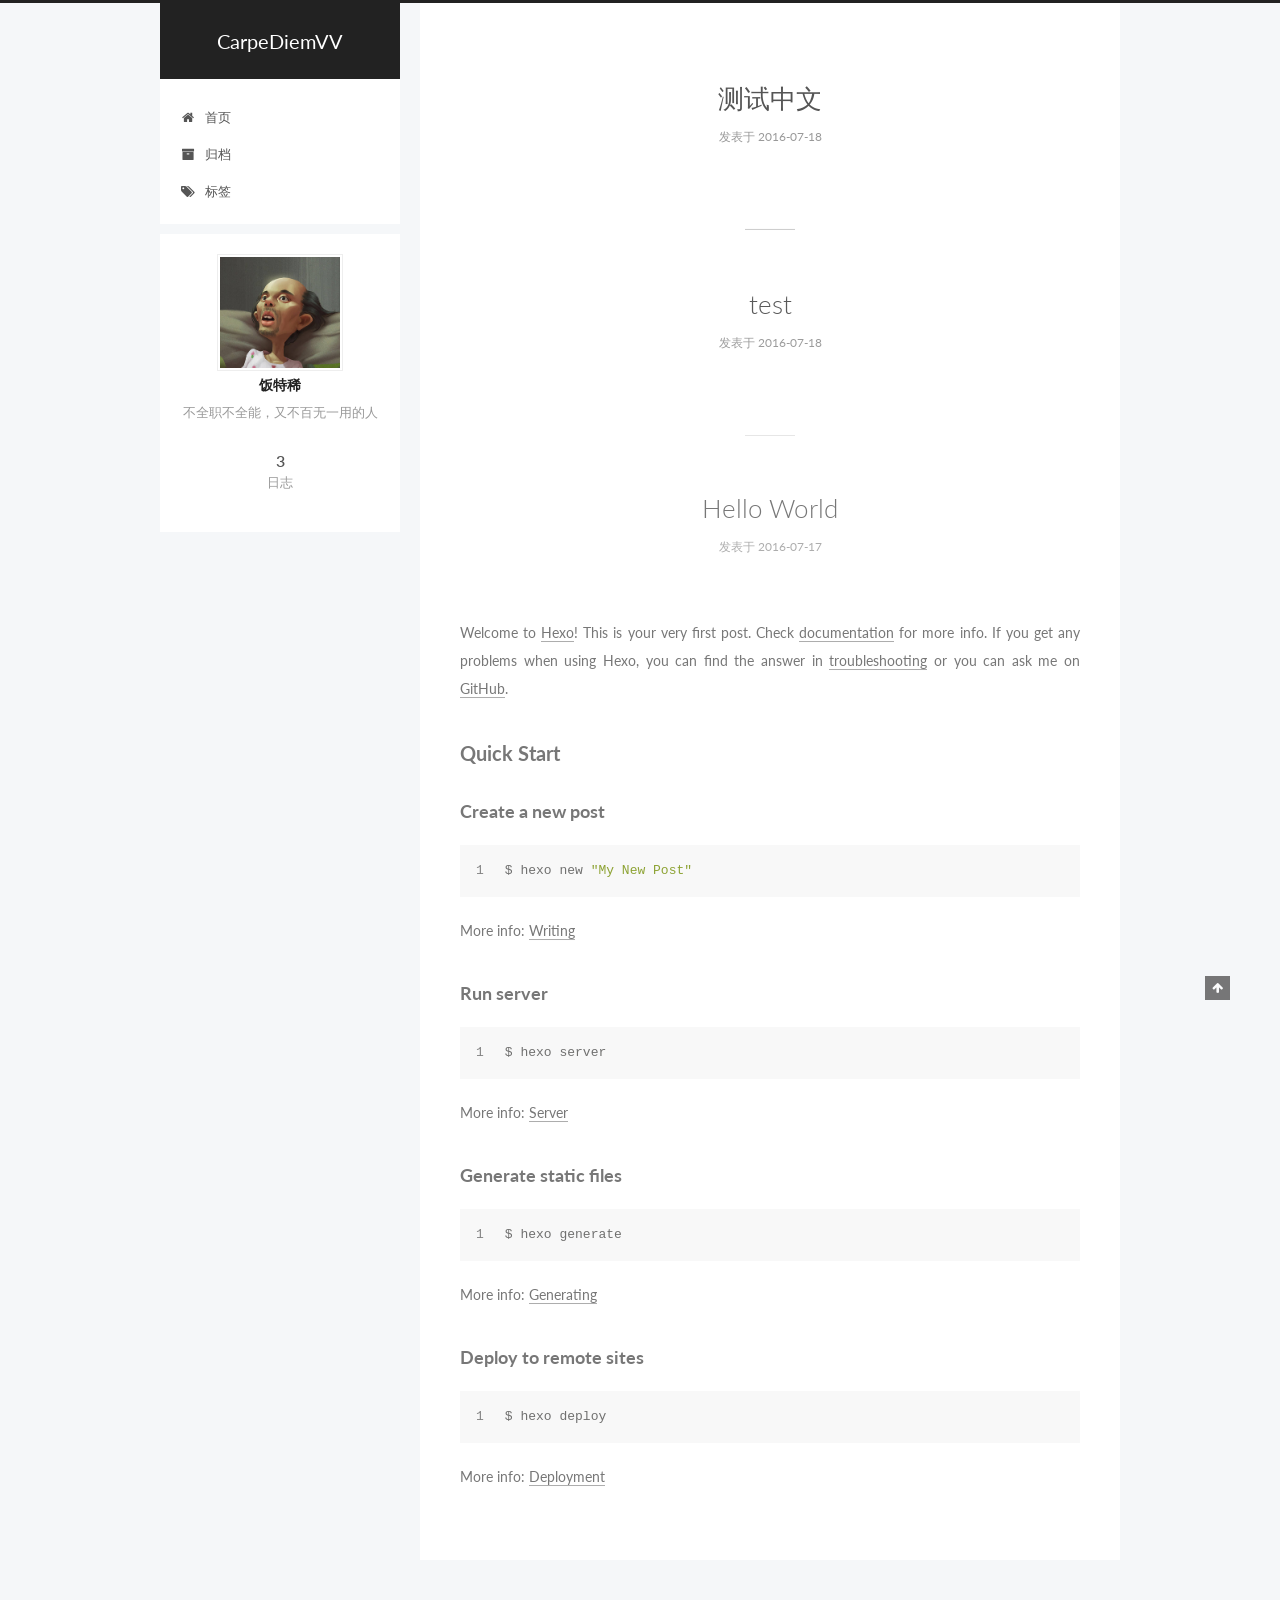
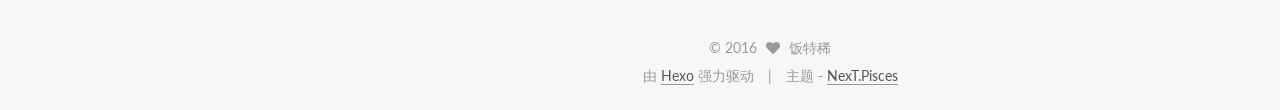
==== commit dbcc1236: "Site updated: 2016-07-28 00:35:18" ====
--- a/index.html
+++ b/index.html
@@ -533,7 +533,7 @@
       <section class="site-overview sidebar-panel  sidebar-panel-active ">
         <div class="site-author motion-element" itemprop="author" itemscope itemtype="http://schema.org/Person">
           <img class="site-author-image" itemprop="image"
-               src="http://example.com/avtar.png"
+               src="/images/avatar.png"
                alt="饭特稀" />
           <p class="site-author-name" itemprop="name">饭特稀</p>
           <p class="site-description motion-element" itemprop="description">不全职不全能，又不百无一用的人</p>
--- a/css/main.css
+++ b/css/main.css
@@ -1549,7 +1549,7 @@
   width: 4px;
   height: 4px;
   border-radius: 50%;
-  background: #3bff62;
+  background: #ff5eff;
 }
 .links-of-blogroll {
   font-size: 13px;
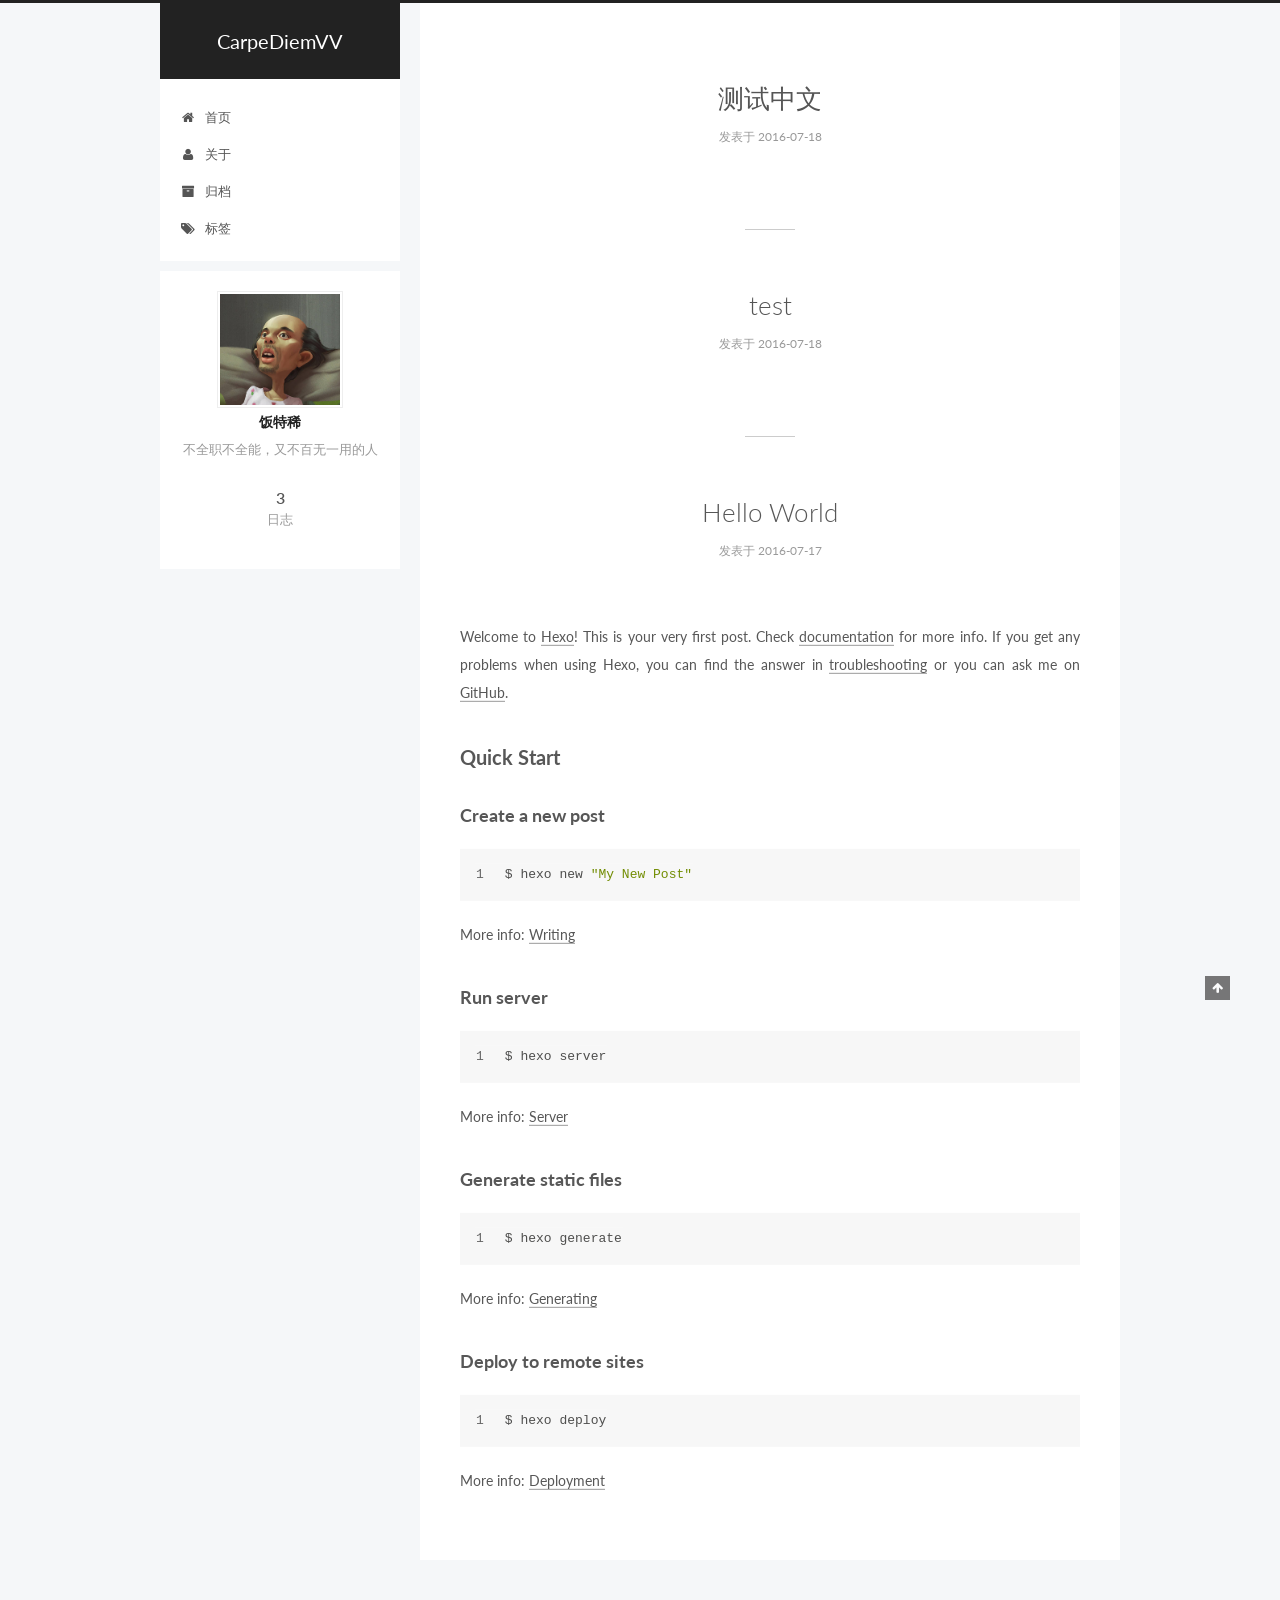
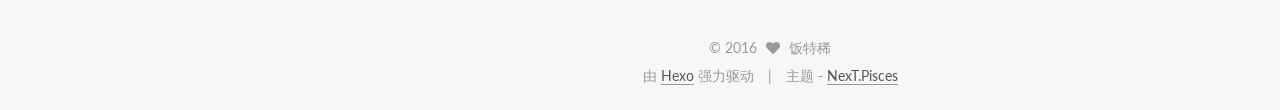
==== commit e997206c: "Site updated: 2016-08-02 21:57:28" ====
--- a/index.html
+++ b/index.html
@@ -171,6 +171,16 @@
               <i class="menu-item-icon fa fa-fw fa-home"></i> <br />
             
             首页
+          </a>
+        </li>
+      
+        
+        <li class="menu-item menu-item-about">
+          <a href="/about" rel="section">
+            
+              <i class="menu-item-icon fa fa-fw fa-user"></i> <br />
+            
+            关于
           </a>
         </li>
       
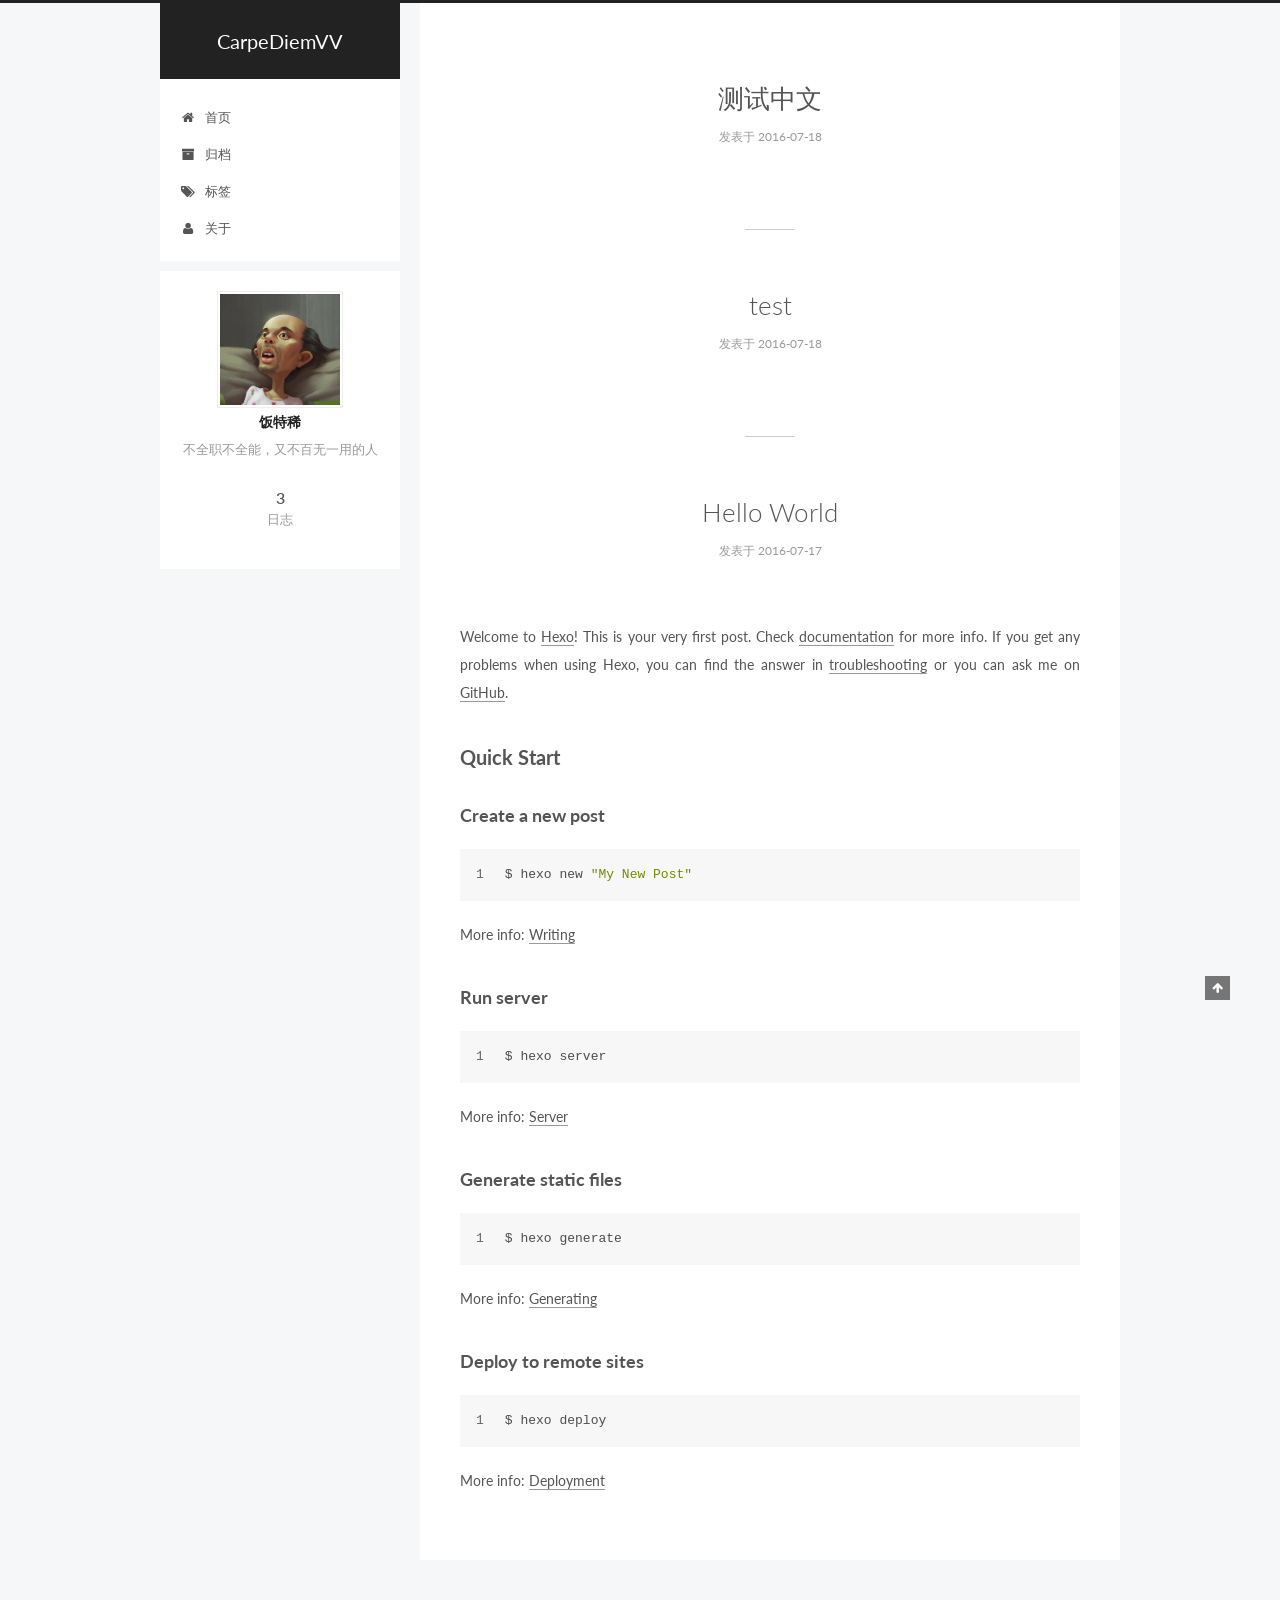
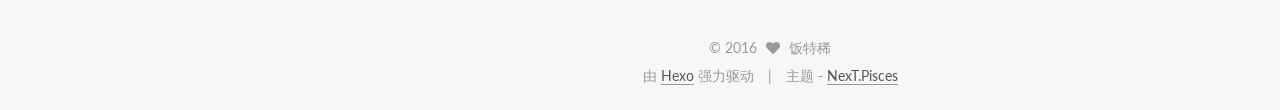
==== commit 71f24722: "Site updated: 2016-09-21 22:50:19" ====
--- a/index.html
+++ b/index.html
@@ -175,16 +175,6 @@
         </li>
       
         
-        <li class="menu-item menu-item-about">
-          <a href="/about" rel="section">
-            
-              <i class="menu-item-icon fa fa-fw fa-user"></i> <br />
-            
-            关于
-          </a>
-        </li>
-      
-        
         <li class="menu-item menu-item-archives">
           <a href="/archives" rel="section">
             
@@ -201,6 +191,16 @@
               <i class="menu-item-icon fa fa-fw fa-tags"></i> <br />
             
             标签
+          </a>
+        </li>
+      
+        
+        <li class="menu-item menu-item-about">
+          <a href="/about" rel="section">
+            
+              <i class="menu-item-icon fa fa-fw fa-user"></i> <br />
+            
+            关于
           </a>
         </li>
       
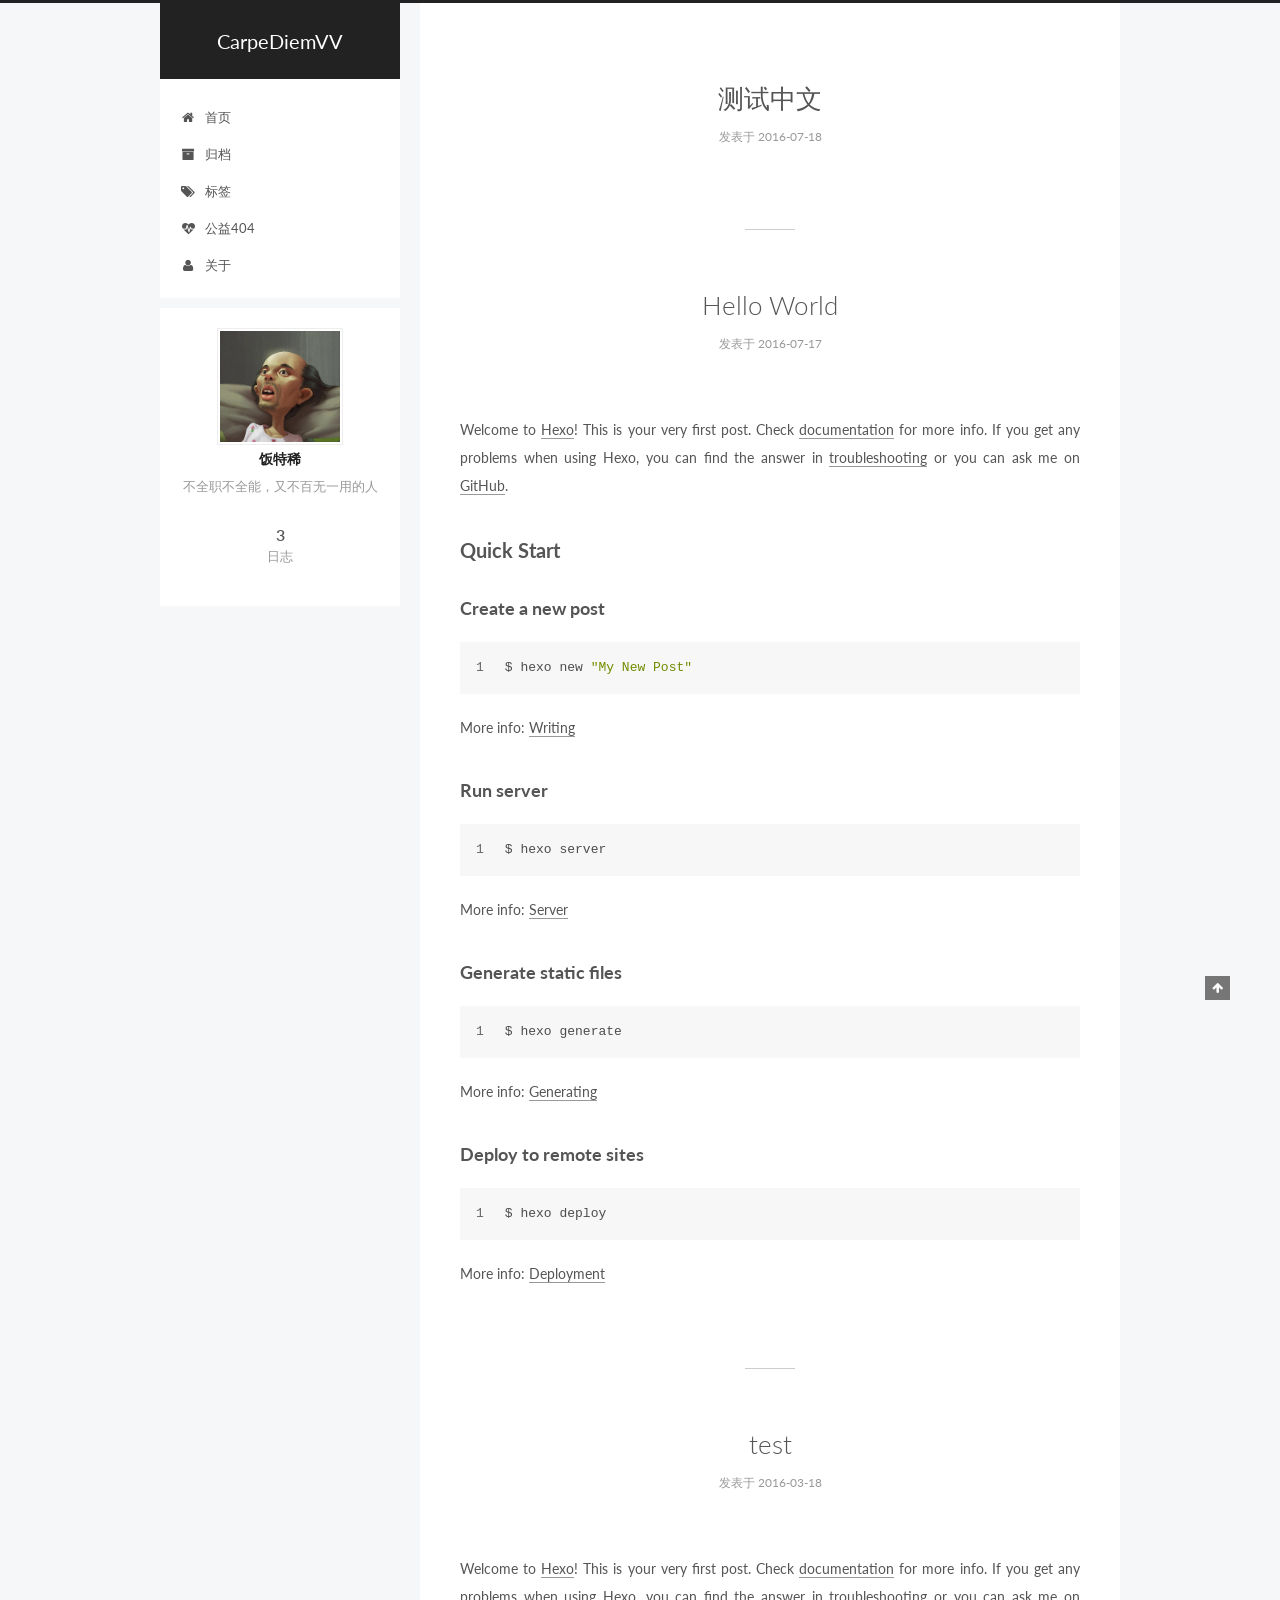
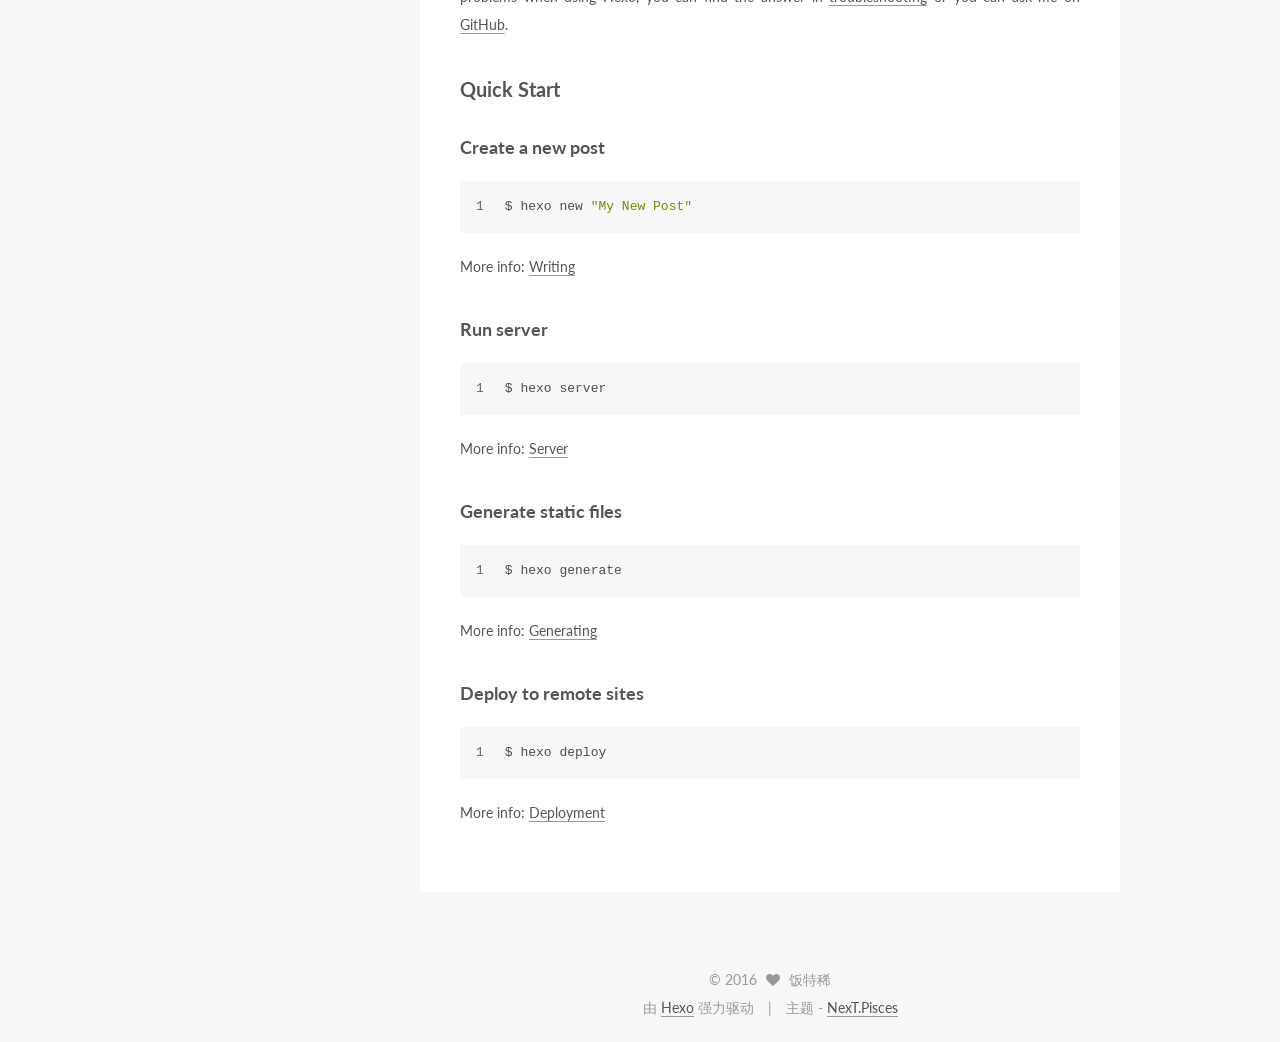
==== commit b49cc28c: "Site updated: 2016-09-21 23:42:22" ====
--- a/index.html
+++ b/index.html
@@ -195,6 +195,16 @@
         </li>
       
         
+        <li class="menu-item menu-item-commonweal">
+          <a href="/404.html" rel="section">
+            
+              <i class="menu-item-icon fa fa-fw fa-heartbeat"></i> <br />
+            
+            公益404
+          </a>
+        </li>
+      
+        
         <li class="menu-item menu-item-about">
           <a href="/about" rel="section">
             
@@ -336,99 +346,6 @@
             
               
                 
-                <a class="post-title-link" href="/2016/07/18/test/" itemprop="url">
-                  test
-                </a>
-              
-            
-          </h1>
-        
-
-        <div class="post-meta">
-          <span class="post-time">
-            <span class="post-meta-item-icon">
-              <i class="fa fa-calendar-o"></i>
-            </span>
-            <span class="post-meta-item-text">发表于</span>
-            <time itemprop="dateCreated" datetime="2016-07-18T00:19:36+08:00" content="2016-07-18">
-              2016-07-18
-            </time>
-          </span>
-
-          
-
-          
-            
-          
-
-          
-
-          
-          
-
-          
-        </div>
-      </header>
-    
-
-
-    <div class="post-body" itemprop="articleBody">
-
-      
-      
-
-      
-        
-          
-            
-          
-        
-      
-    </div>
-
-    <div>
-      
-    </div>
-
-    <div>
-      
-    </div>
-
-    <footer class="post-footer">
-      
-
-      
-
-      
-      
-        <div class="post-eof"></div>
-      
-    </footer>
-  </article>
-
-
-    
-      
-
-  
-  
-
-  
-  
-  
-
-  <article class="post post-type-normal " itemscope itemtype="http://schema.org/Article">
-
-    
-      <header class="post-header">
-
-        
-        
-          <h1 class="post-title" itemprop="name headline">
-            
-            
-              
-                
                 <a class="post-title-link" href="/2016/07/17/hello-world/" itemprop="url">
                   Hello World
                 </a>
@@ -445,6 +362,108 @@
             <span class="post-meta-item-text">发表于</span>
             <time itemprop="dateCreated" datetime="2016-07-17T23:09:52+08:00" content="2016-07-17">
               2016-07-17
+            </time>
+          </span>
+
+          
+
+          
+            
+          
+
+          
+
+          
+          
+
+          
+        </div>
+      </header>
+    
+
+
+    <div class="post-body" itemprop="articleBody">
+
+      
+      
+
+      
+        
+          
+            <p>Welcome to <a href="https://hexo.io/" target="_blank" rel="external">Hexo</a>! This is your very first post. Check <a href="https://hexo.io/docs/" target="_blank" rel="external">documentation</a> for more info. If you get any problems when using Hexo, you can find the answer in <a href="https://hexo.io/docs/troubleshooting.html" target="_blank" rel="external">troubleshooting</a> or you can ask me on <a href="https://github.com/hexojs/hexo/issues" target="_blank" rel="external">GitHub</a>.</p>
+<h2 id="Quick-Start"><a href="#Quick-Start" class="headerlink" title="Quick Start"></a>Quick Start</h2><h3 id="Create-a-new-post"><a href="#Create-a-new-post" class="headerlink" title="Create a new post"></a>Create a new post</h3><figure class="highlight bash"><table><tr><td class="gutter"><pre><div class="line">1</div></pre></td><td class="code"><pre><div class="line">$ hexo new <span class="string">"My New Post"</span></div></pre></td></tr></table></figure>
+<p>More info: <a href="https://hexo.io/docs/writing.html" target="_blank" rel="external">Writing</a></p>
+<h3 id="Run-server"><a href="#Run-server" class="headerlink" title="Run server"></a>Run server</h3><figure class="highlight bash"><table><tr><td class="gutter"><pre><div class="line">1</div></pre></td><td class="code"><pre><div class="line">$ hexo server</div></pre></td></tr></table></figure>
+<p>More info: <a href="https://hexo.io/docs/server.html" target="_blank" rel="external">Server</a></p>
+<h3 id="Generate-static-files"><a href="#Generate-static-files" class="headerlink" title="Generate static files"></a>Generate static files</h3><figure class="highlight bash"><table><tr><td class="gutter"><pre><div class="line">1</div></pre></td><td class="code"><pre><div class="line">$ hexo generate</div></pre></td></tr></table></figure>
+<p>More info: <a href="https://hexo.io/docs/generating.html" target="_blank" rel="external">Generating</a></p>
+<h3 id="Deploy-to-remote-sites"><a href="#Deploy-to-remote-sites" class="headerlink" title="Deploy to remote sites"></a>Deploy to remote sites</h3><figure class="highlight bash"><table><tr><td class="gutter"><pre><div class="line">1</div></pre></td><td class="code"><pre><div class="line">$ hexo deploy</div></pre></td></tr></table></figure>
+<p>More info: <a href="https://hexo.io/docs/deployment.html" target="_blank" rel="external">Deployment</a></p>
+
+          
+        
+      
+    </div>
+
+    <div>
+      
+    </div>
+
+    <div>
+      
+    </div>
+
+    <footer class="post-footer">
+      
+
+      
+
+      
+      
+        <div class="post-eof"></div>
+      
+    </footer>
+  </article>
+
+
+    
+      
+
+  
+  
+
+  
+  
+  
+
+  <article class="post post-type-normal " itemscope itemtype="http://schema.org/Article">
+
+    
+      <header class="post-header">
+
+        
+        
+          <h1 class="post-title" itemprop="name headline">
+            
+            
+              
+                
+                <a class="post-title-link" href="/2016/03/18/test/" itemprop="url">
+                  test
+                </a>
+              
+            
+          </h1>
+        
+
+        <div class="post-meta">
+          <span class="post-time">
+            <span class="post-meta-item-icon">
+              <i class="fa fa-calendar-o"></i>
+            </span>
+            <span class="post-meta-item-text">发表于</span>
+            <time itemprop="dateCreated" datetime="2016-03-18T00:19:36+08:00" content="2016-03-18">
+              2016-03-18
             </time>
           </span>
 
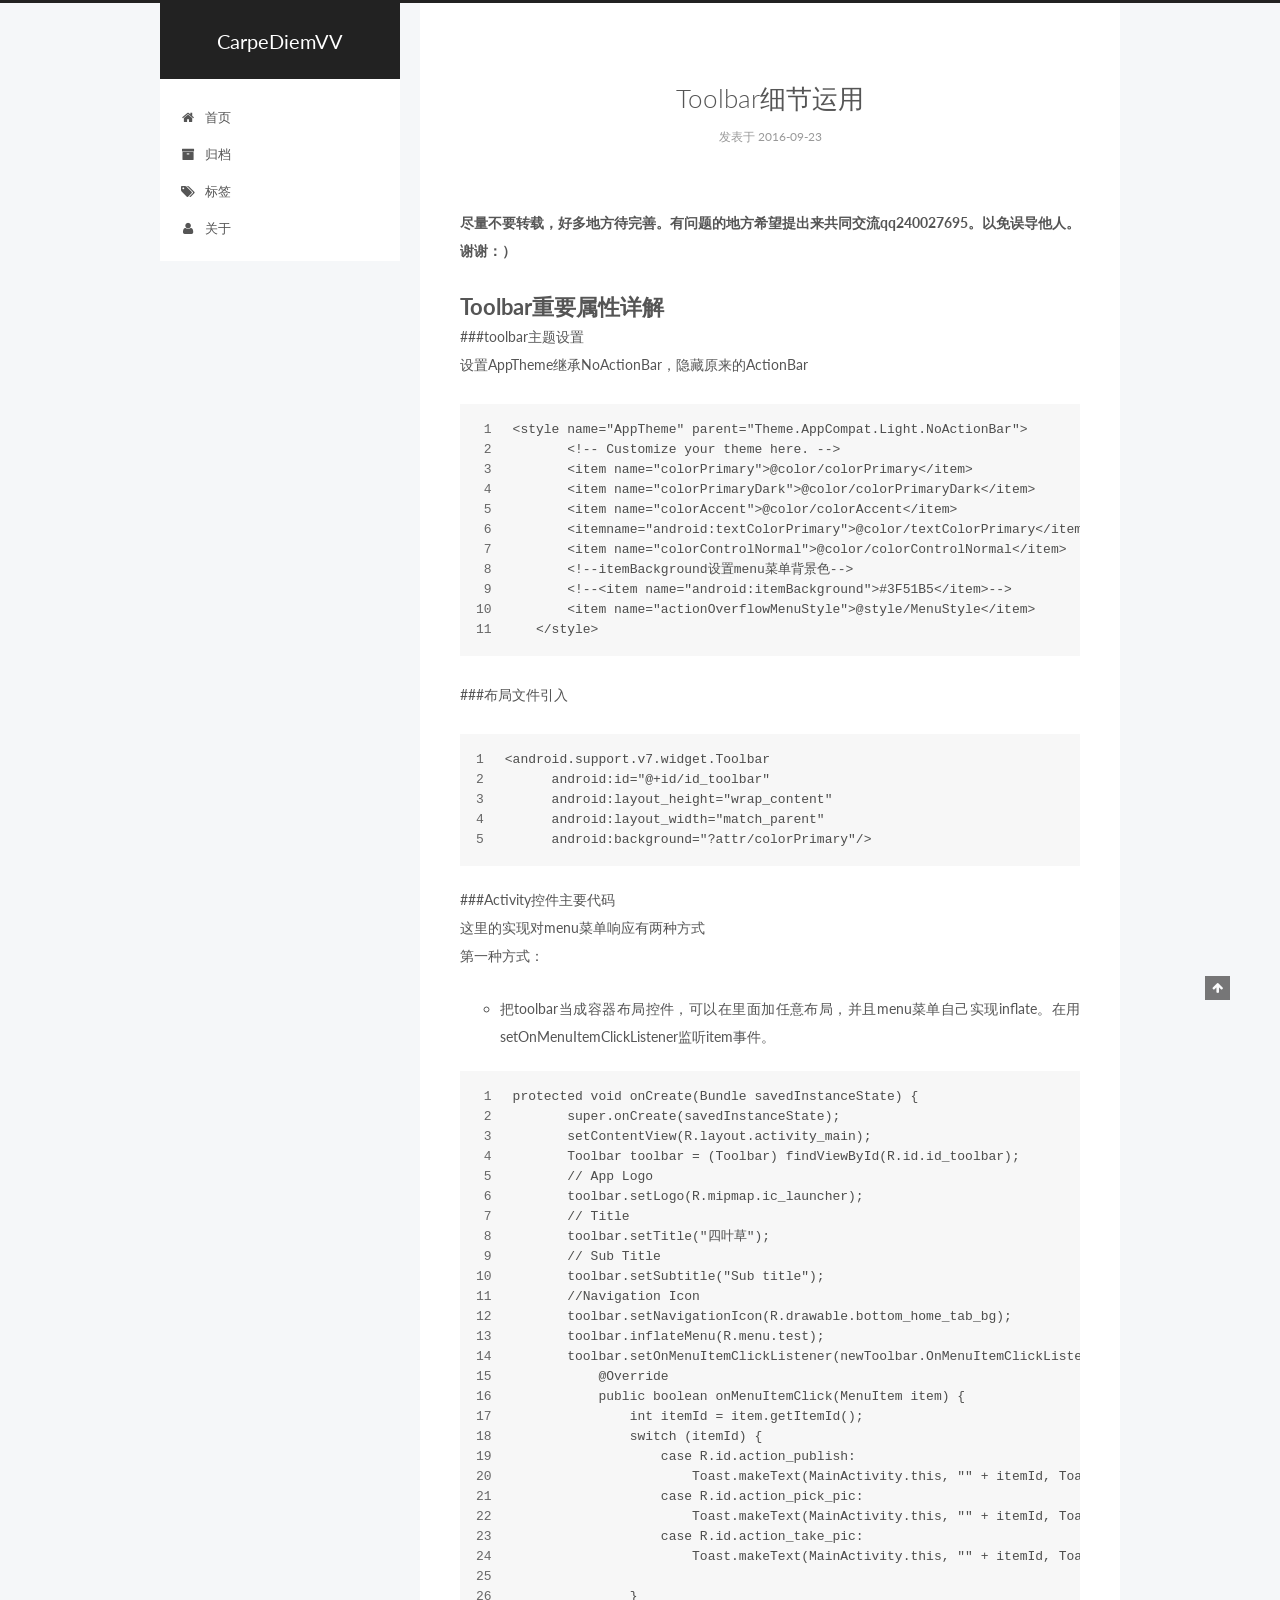
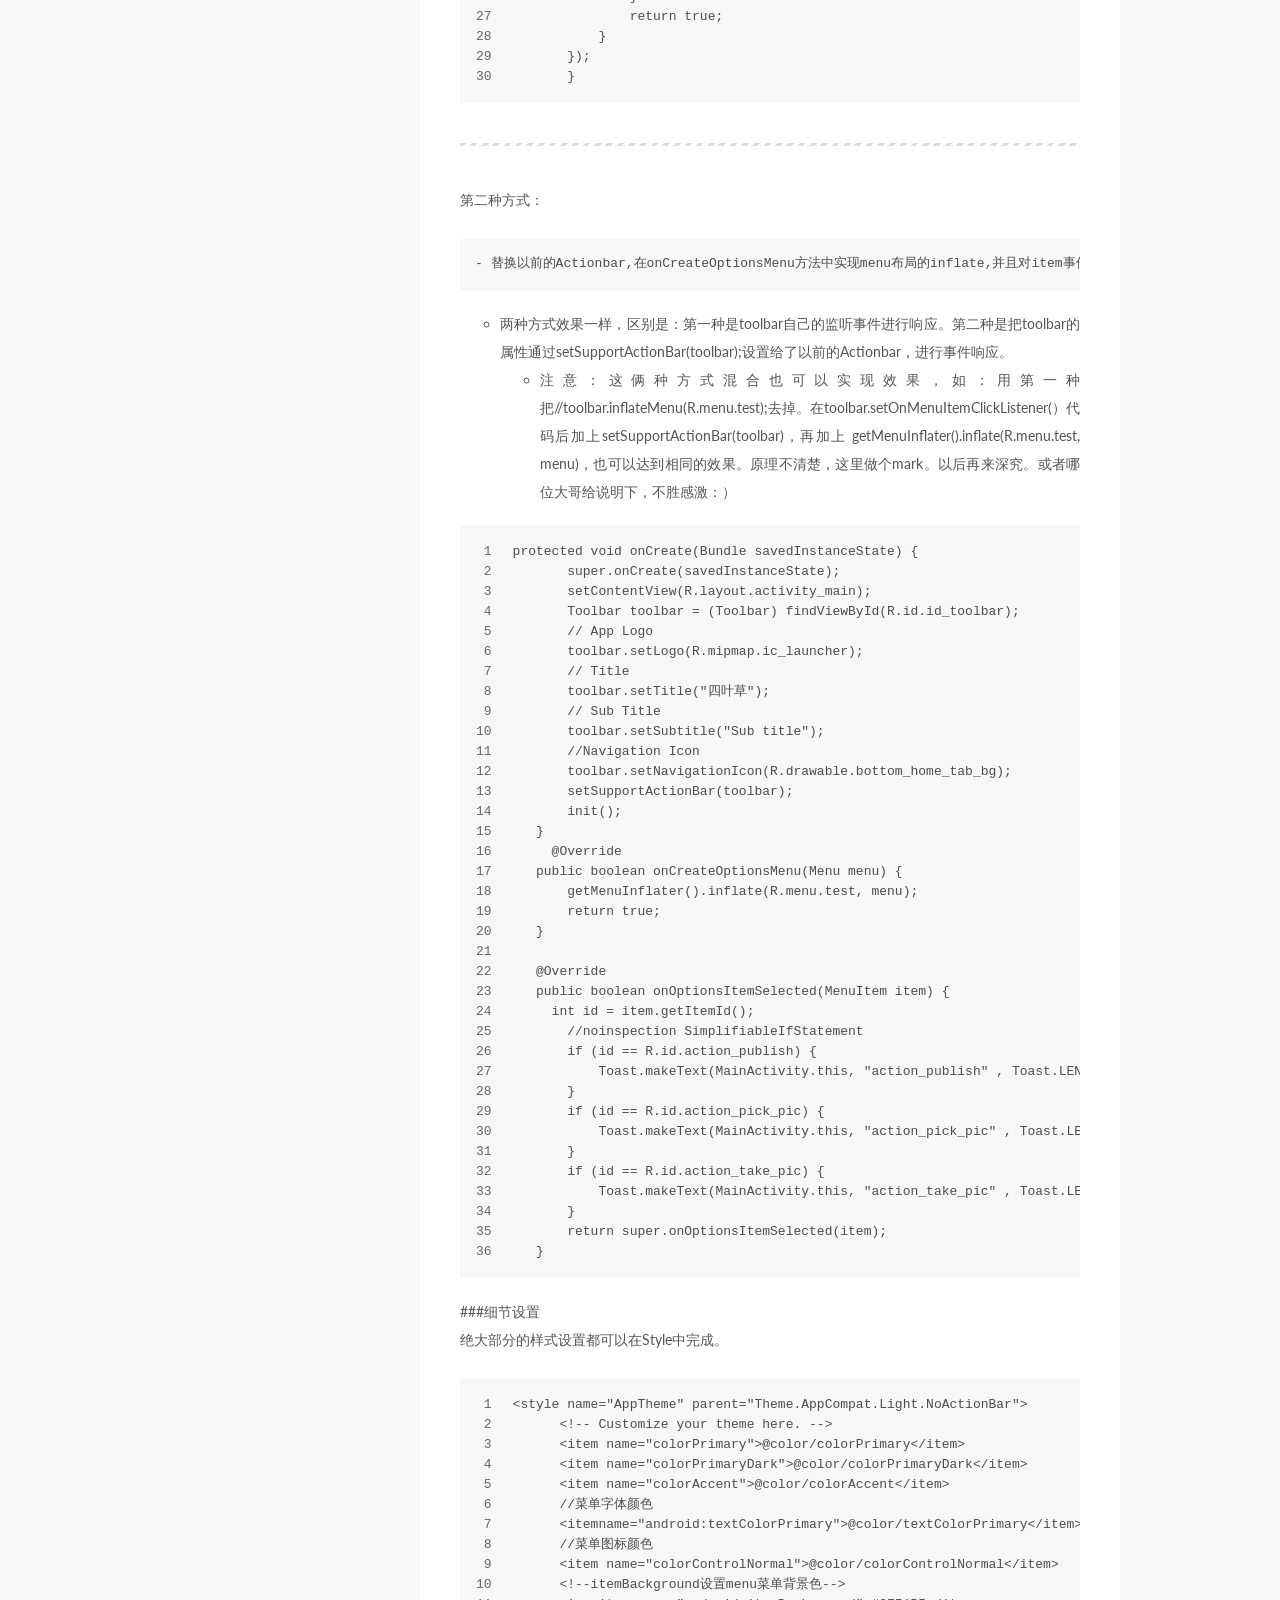
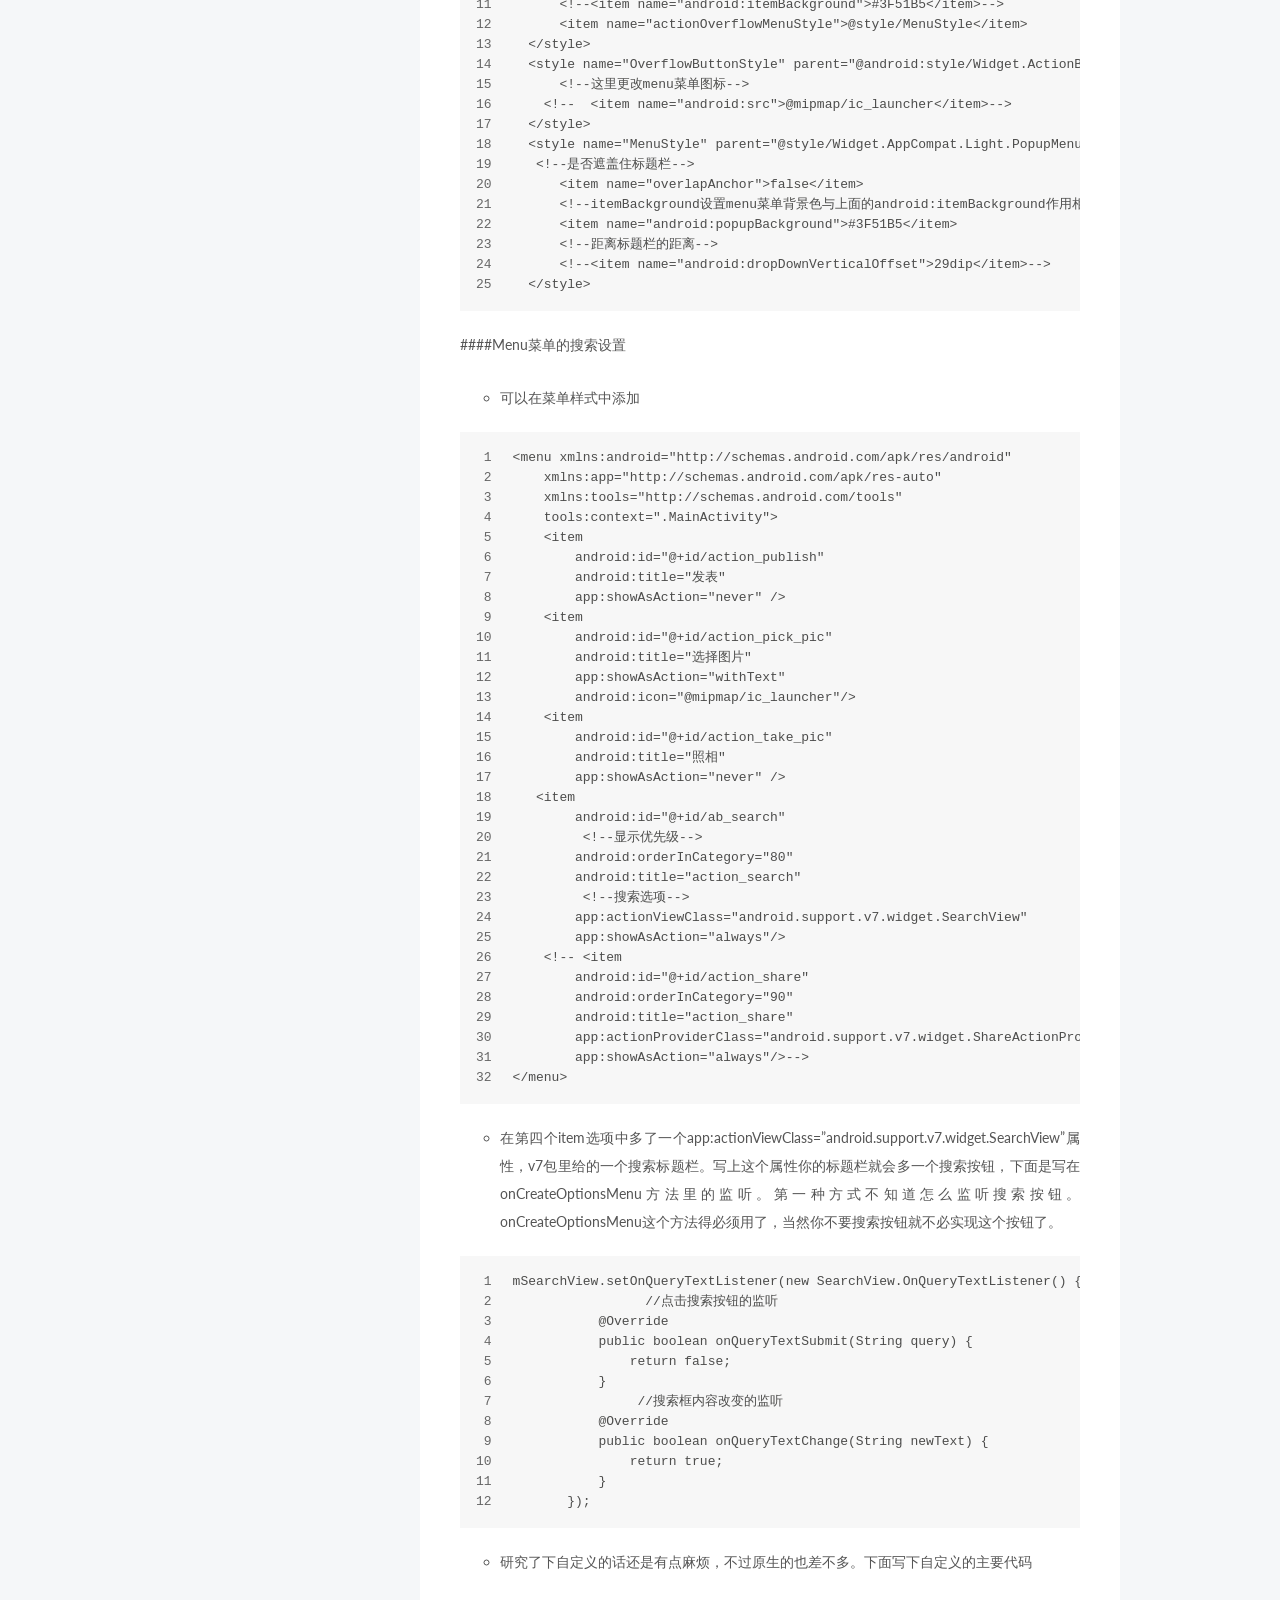
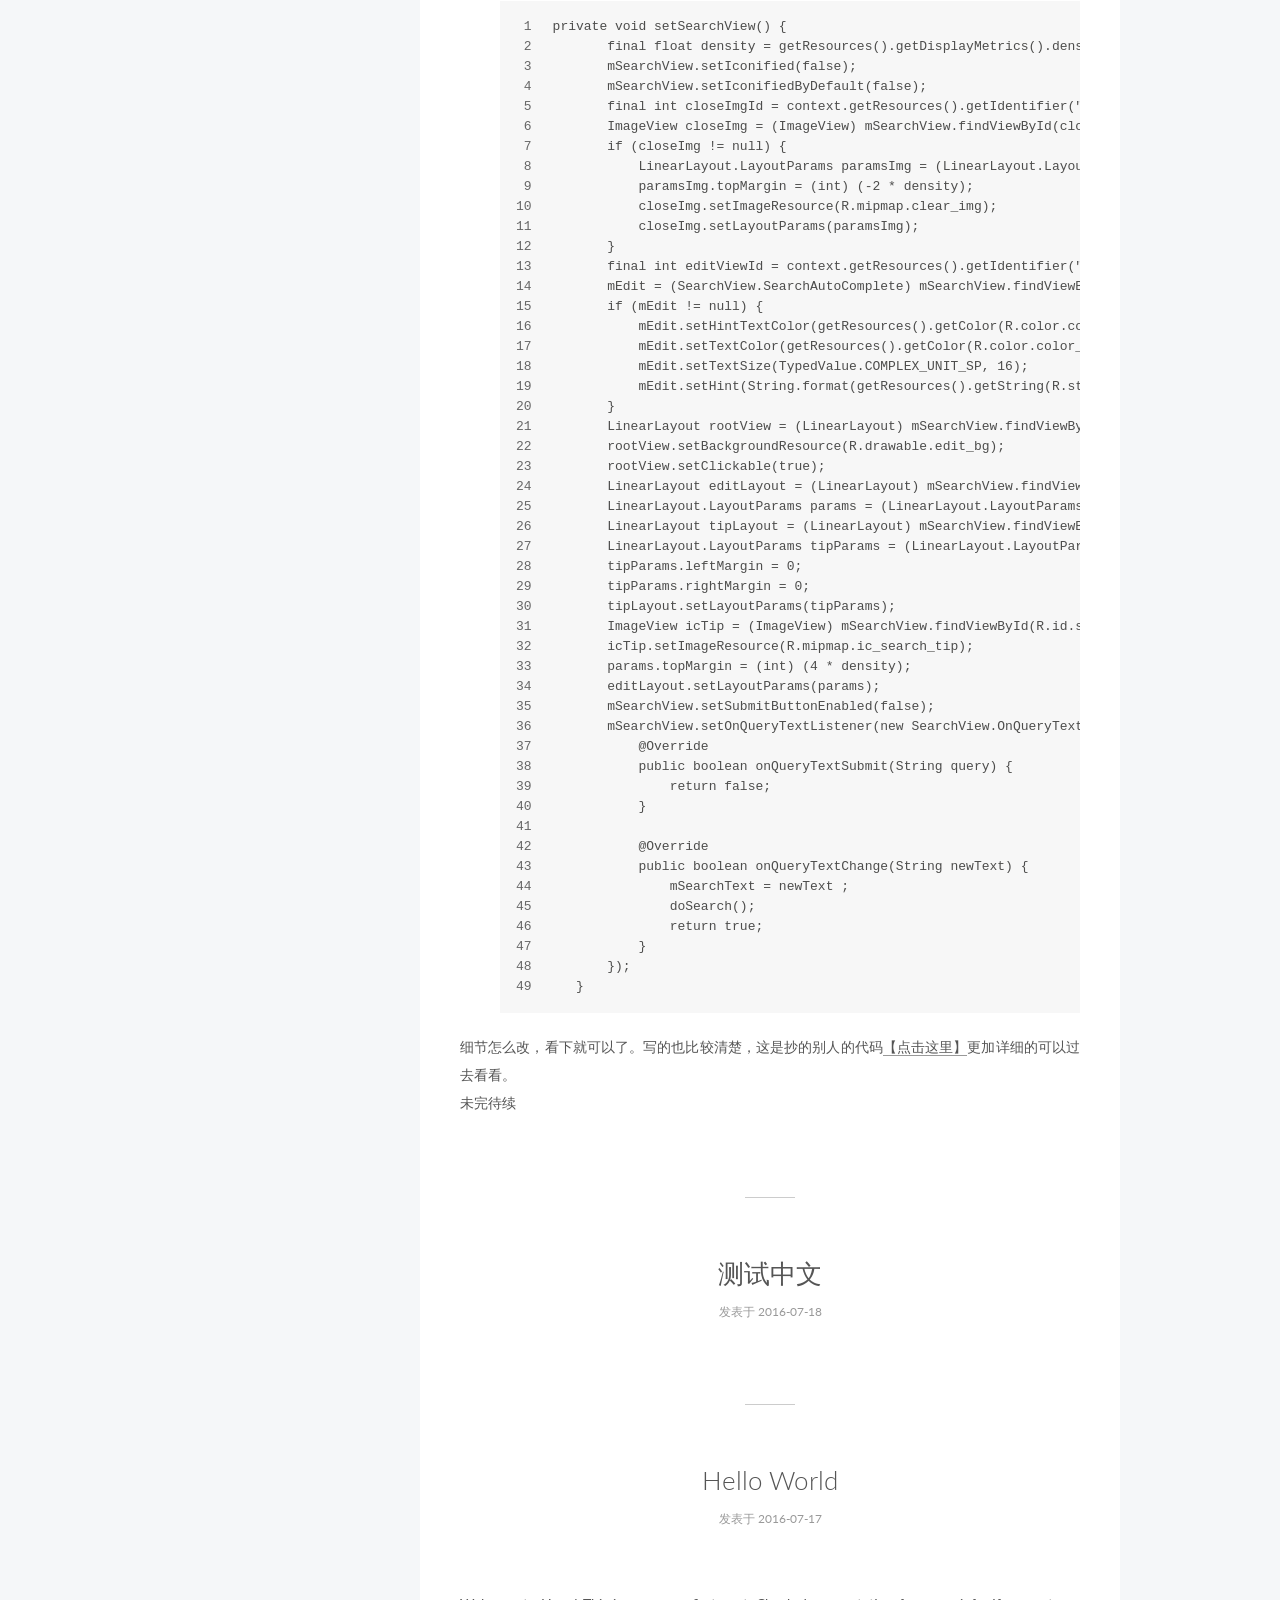
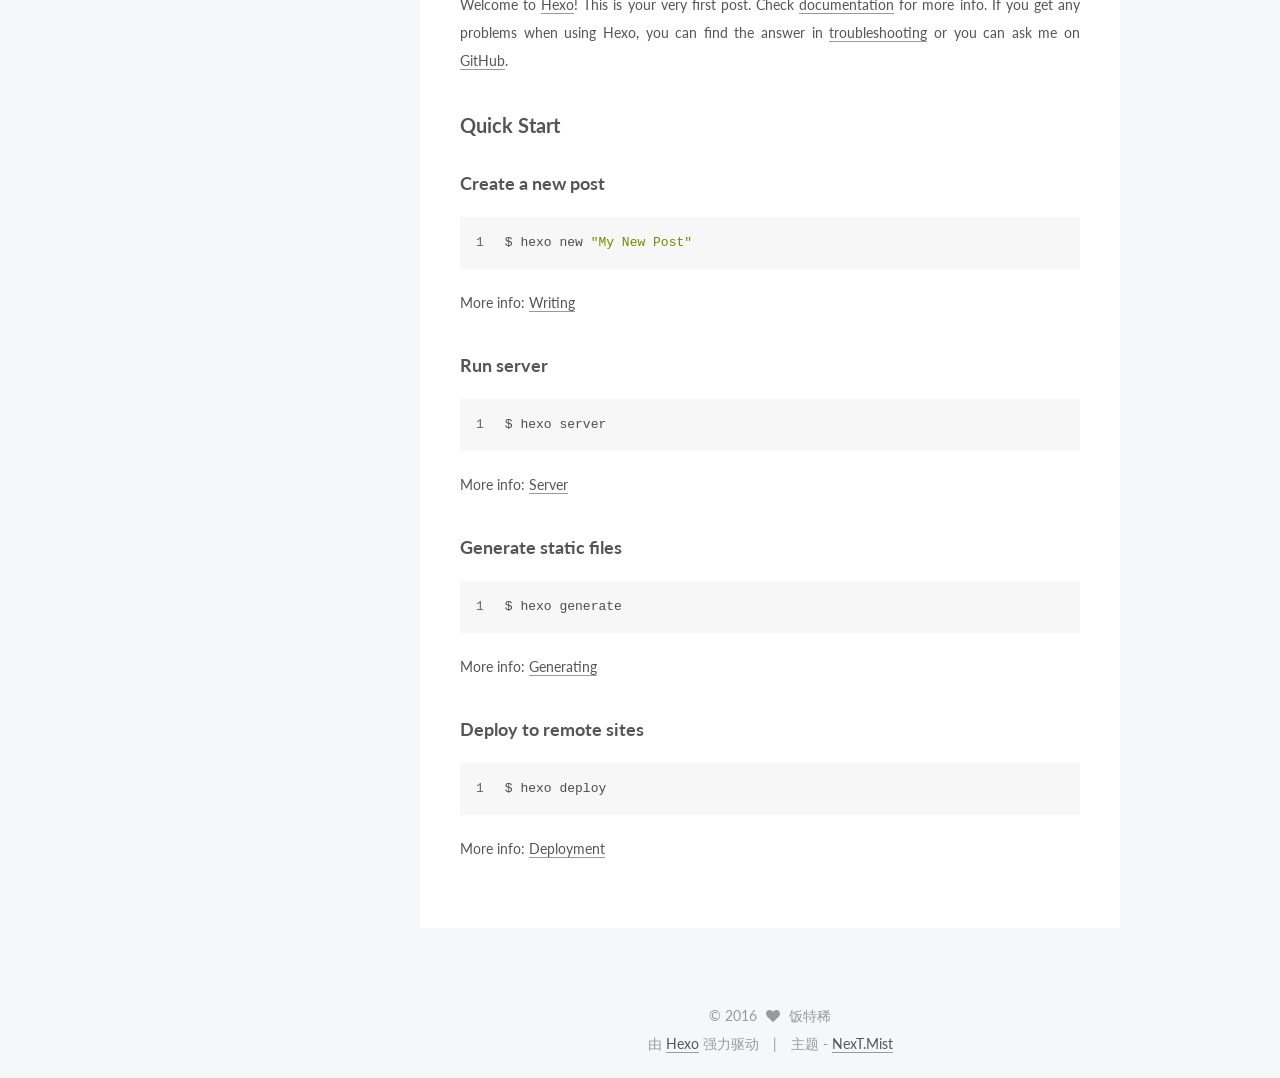
==== commit 58e98399: "Site updated: 2016-09-23 23:39:15" ====
--- a/index.html
+++ b/index.html
@@ -5,7 +5,7 @@
   
 
 
-<html class="theme-next pisces use-motion">
+<html class="theme-next mist use-motion">
 <head>
   <meta charset="UTF-8"/>
 <meta http-equiv="X-UA-Compatible" content="IE=edge,chrome=1" />
@@ -84,22 +84,22 @@
 
 
 
-<meta name="description" content="不全职不全能，又不百无一用的人">
+<meta name="description" content="不全职不全能，又不百无一用">
 <meta property="og:type" content="website">
 <meta property="og:title" content="CarpeDiemVV">
 <meta property="og:url" content="http://yoursite.com/index.html">
 <meta property="og:site_name" content="CarpeDiemVV">
-<meta property="og:description" content="不全职不全能，又不百无一用的人">
+<meta property="og:description" content="不全职不全能，又不百无一用">
 <meta name="twitter:card" content="summary">
 <meta name="twitter:title" content="CarpeDiemVV">
-<meta name="twitter:description" content="不全职不全能，又不百无一用的人">
+<meta name="twitter:description" content="不全职不全能，又不百无一用">
 
 
 
 <script type="text/javascript" id="hexo.configuration">
   var NexT = window.NexT || {};
   var CONFIG = {
-    scheme: 'Pisces',
+    scheme: 'Mist',
     sidebar: {"position":"left","display":"post"},
     fancybox: true,
     motion: true,
@@ -195,16 +195,6 @@
         </li>
       
         
-        <li class="menu-item menu-item-commonweal">
-          <a href="/404.html" rel="section">
-            
-              <i class="menu-item-icon fa fa-fw fa-heartbeat"></i> <br />
-            
-            公益404
-          </a>
-        </li>
-      
-        
         <li class="menu-item menu-item-about">
           <a href="/about" rel="section">
             
@@ -231,6 +221,135 @@
           <div id="content" class="content">
             
   <section id="posts" class="posts-expand">
+    
+      
+
+  
+  
+
+  
+  
+  
+
+  <article class="post post-type-normal " itemscope itemtype="http://schema.org/Article">
+
+    
+      <header class="post-header">
+
+        
+        
+          <h1 class="post-title" itemprop="name headline">
+            
+            
+              
+                
+                <a class="post-title-link" href="/2016/09/23/Toolbar细节运用/" itemprop="url">
+                  Toolbar细节运用
+                </a>
+              
+            
+          </h1>
+        
+
+        <div class="post-meta">
+          <span class="post-time">
+            <span class="post-meta-item-icon">
+              <i class="fa fa-calendar-o"></i>
+            </span>
+            <span class="post-meta-item-text">发表于</span>
+            <time itemprop="dateCreated" datetime="2016-09-23T01:34:38+08:00" content="2016-09-23">
+              2016-09-23
+            </time>
+          </span>
+
+          
+
+          
+            
+          
+
+          
+
+          
+          
+
+          
+        </div>
+      </header>
+    
+
+
+    <div class="post-body" itemprop="articleBody">
+
+      
+      
+
+      
+        
+          
+            <p><strong>尽量不要转载，好多地方待完善。有问题的地方希望提出来共同交流qq240027695。以免误导他人。谢谢：）</strong></p>
+<h1 id="Toolbar重要属性详解"><a href="#Toolbar重要属性详解" class="headerlink" title="Toolbar重要属性详解"></a>Toolbar重要属性详解</h1><p>###toolbar主题设置<br> 设置AppTheme继承NoActionBar，隐藏原来的ActionBar<br><figure class="highlight plain"><table><tr><td class="gutter"><pre><div class="line">1</div><div class="line">2</div><div class="line">3</div><div class="line">4</div><div class="line">5</div><div class="line">6</div><div class="line">7</div><div class="line">8</div><div class="line">9</div><div class="line">10</div><div class="line">11</div></pre></td><td class="code"><pre><div class="line">&lt;style name=&quot;AppTheme&quot; parent=&quot;Theme.AppCompat.Light.NoActionBar&quot;&gt;</div><div class="line">       &lt;!-- Customize your theme here. --&gt;</div><div class="line">       &lt;item name=&quot;colorPrimary&quot;&gt;@color/colorPrimary&lt;/item&gt;</div><div class="line">       &lt;item name=&quot;colorPrimaryDark&quot;&gt;@color/colorPrimaryDark&lt;/item&gt;</div><div class="line">       &lt;item name=&quot;colorAccent&quot;&gt;@color/colorAccent&lt;/item&gt;</div><div class="line">       &lt;itemname=&quot;android:textColorPrimary&quot;&gt;@color/textColorPrimary&lt;/item&gt;</div><div class="line">       &lt;item name=&quot;colorControlNormal&quot;&gt;@color/colorControlNormal&lt;/item&gt;</div><div class="line">       &lt;!--itemBackground设置menu菜单背景色--&gt;</div><div class="line">       &lt;!--&lt;item name=&quot;android:itemBackground&quot;&gt;#3F51B5&lt;/item&gt;--&gt;</div><div class="line">       &lt;item name=&quot;actionOverflowMenuStyle&quot;&gt;@style/MenuStyle&lt;/item&gt;</div><div class="line">   &lt;/style&gt;</div></pre></td></tr></table></figure></p>
+<p>###布局文件引入</p>
+<figure class="highlight plain"><table><tr><td class="gutter"><pre><div class="line">1</div><div class="line">2</div><div class="line">3</div><div class="line">4</div><div class="line">5</div></pre></td><td class="code"><pre><div class="line">&lt;android.support.v7.widget.Toolbar</div><div class="line">      android:id=&quot;@+id/id_toolbar&quot;</div><div class="line">      android:layout_height=&quot;wrap_content&quot;</div><div class="line">      android:layout_width=&quot;match_parent&quot;</div><div class="line">      android:background=&quot;?attr/colorPrimary&quot;/&gt;</div></pre></td></tr></table></figure>
+<p>###Activity控件主要代码<br>这里的实现对menu菜单响应有两种方式<br>    第一种方式：</p>
+<ul>
+<li>把toolbar当成容器布局控件，可以在里面加任意布局，并且menu菜单自己实现inflate。在用setOnMenuItemClickListener监听item事件。</li>
+</ul>
+<figure class="highlight plain"><table><tr><td class="gutter"><pre><div class="line">1</div><div class="line">2</div><div class="line">3</div><div class="line">4</div><div class="line">5</div><div class="line">6</div><div class="line">7</div><div class="line">8</div><div class="line">9</div><div class="line">10</div><div class="line">11</div><div class="line">12</div><div class="line">13</div><div class="line">14</div><div class="line">15</div><div class="line">16</div><div class="line">17</div><div class="line">18</div><div class="line">19</div><div class="line">20</div><div class="line">21</div><div class="line">22</div><div class="line">23</div><div class="line">24</div><div class="line">25</div><div class="line">26</div><div class="line">27</div><div class="line">28</div><div class="line">29</div><div class="line">30</div></pre></td><td class="code"><pre><div class="line">protected void onCreate(Bundle savedInstanceState) &#123;</div><div class="line">       super.onCreate(savedInstanceState);</div><div class="line">       setContentView(R.layout.activity_main);</div><div class="line">       Toolbar toolbar = (Toolbar) findViewById(R.id.id_toolbar);</div><div class="line">       // App Logo</div><div class="line">       toolbar.setLogo(R.mipmap.ic_launcher);</div><div class="line">       // Title</div><div class="line">       toolbar.setTitle(&quot;四叶草&quot;);</div><div class="line">       // Sub Title</div><div class="line">       toolbar.setSubtitle(&quot;Sub title&quot;);</div><div class="line">       //Navigation Icon</div><div class="line">       toolbar.setNavigationIcon(R.drawable.bottom_home_tab_bg);</div><div class="line">       toolbar.inflateMenu(R.menu.test);</div><div class="line">       toolbar.setOnMenuItemClickListener(newToolbar.OnMenuItemClickListener() &#123;</div><div class="line">           @Override</div><div class="line">           public boolean onMenuItemClick(MenuItem item) &#123;</div><div class="line">               int itemId = item.getItemId();</div><div class="line">               switch (itemId) &#123;</div><div class="line">                   case R.id.action_publish:</div><div class="line">                       Toast.makeText(MainActivity.this, &quot;&quot; + itemId, Toast.LENGTH_SHORT).show();</div><div class="line">                   case R.id.action_pick_pic:</div><div class="line">                       Toast.makeText(MainActivity.this, &quot;&quot; + itemId, Toast.LENGTH_SHORT).show();</div><div class="line">                   case R.id.action_take_pic:</div><div class="line">                       Toast.makeText(MainActivity.this, &quot;&quot; + itemId, Toast.LENGTH_SHORT).show();</div><div class="line"></div><div class="line">               &#125;</div><div class="line">               return true;</div><div class="line">           &#125;</div><div class="line">       &#125;);</div><div class="line">       &#125;</div></pre></td></tr></table></figure>
+<hr>
+<p>  第二种方式：</p>
+<pre><code>- 替换以前的Actionbar,在onCreateOptionsMenu方法中实现menu布局的inflate,并且对item事件进行监听。
+</code></pre><ul>
+<li>两种方式效果一样，区别是：第一种是toolbar自己的监听事件进行响应。第二种是把toolbar的属性通过setSupportActionBar(toolbar);设置给了以前的Actionbar，进行事件响应。<ul>
+<li>注意：这俩种方式混合也可以实现效果，如：用第一种把//toolbar.inflateMenu(R.menu.test);去掉。在toolbar.setOnMenuItemClickListener(）代码后加上setSupportActionBar(toolbar)，再加上 getMenuInflater().inflate(R.menu.test, menu)，也可以达到相同的效果。原理不清楚，这里做个mark。以后再来深究。或者哪位大哥给说明下，不胜感激：）</li>
+</ul>
+</li>
+</ul>
+<figure class="highlight plain"><table><tr><td class="gutter"><pre><div class="line">1</div><div class="line">2</div><div class="line">3</div><div class="line">4</div><div class="line">5</div><div class="line">6</div><div class="line">7</div><div class="line">8</div><div class="line">9</div><div class="line">10</div><div class="line">11</div><div class="line">12</div><div class="line">13</div><div class="line">14</div><div class="line">15</div><div class="line">16</div><div class="line">17</div><div class="line">18</div><div class="line">19</div><div class="line">20</div><div class="line">21</div><div class="line">22</div><div class="line">23</div><div class="line">24</div><div class="line">25</div><div class="line">26</div><div class="line">27</div><div class="line">28</div><div class="line">29</div><div class="line">30</div><div class="line">31</div><div class="line">32</div><div class="line">33</div><div class="line">34</div><div class="line">35</div><div class="line">36</div></pre></td><td class="code"><pre><div class="line">protected void onCreate(Bundle savedInstanceState) &#123;</div><div class="line">       super.onCreate(savedInstanceState);</div><div class="line">       setContentView(R.layout.activity_main);</div><div class="line">       Toolbar toolbar = (Toolbar) findViewById(R.id.id_toolbar);</div><div class="line">       // App Logo</div><div class="line">       toolbar.setLogo(R.mipmap.ic_launcher);</div><div class="line">       // Title</div><div class="line">       toolbar.setTitle(&quot;四叶草&quot;);</div><div class="line">       // Sub Title</div><div class="line">       toolbar.setSubtitle(&quot;Sub title&quot;);</div><div class="line">       //Navigation Icon</div><div class="line">       toolbar.setNavigationIcon(R.drawable.bottom_home_tab_bg);</div><div class="line">       setSupportActionBar(toolbar);</div><div class="line">       init();</div><div class="line">   &#125;</div><div class="line">     @Override</div><div class="line">   public boolean onCreateOptionsMenu(Menu menu) &#123;</div><div class="line">       getMenuInflater().inflate(R.menu.test, menu);</div><div class="line">       return true;</div><div class="line">   &#125;</div><div class="line"></div><div class="line">   @Override</div><div class="line">   public boolean onOptionsItemSelected(MenuItem item) &#123;</div><div class="line">     int id = item.getItemId();</div><div class="line">       //noinspection SimplifiableIfStatement</div><div class="line">       if (id == R.id.action_publish) &#123;</div><div class="line">           Toast.makeText(MainActivity.this, &quot;action_publish&quot; , Toast.LENGTH_SHORT).show();</div><div class="line">       &#125;</div><div class="line">       if (id == R.id.action_pick_pic) &#123;</div><div class="line">           Toast.makeText(MainActivity.this, &quot;action_pick_pic&quot; , Toast.LENGTH_SHORT).show();</div><div class="line">       &#125;</div><div class="line">       if (id == R.id.action_take_pic) &#123;</div><div class="line">           Toast.makeText(MainActivity.this, &quot;action_take_pic&quot; , Toast.LENGTH_SHORT).show();</div><div class="line">       &#125;</div><div class="line">       return super.onOptionsItemSelected(item);</div><div class="line">   &#125;</div></pre></td></tr></table></figure>
+<p>###细节设置<br>    绝大部分的样式设置都可以在Style中完成。</p>
+<figure class="highlight plain"><table><tr><td class="gutter"><pre><div class="line">1</div><div class="line">2</div><div class="line">3</div><div class="line">4</div><div class="line">5</div><div class="line">6</div><div class="line">7</div><div class="line">8</div><div class="line">9</div><div class="line">10</div><div class="line">11</div><div class="line">12</div><div class="line">13</div><div class="line">14</div><div class="line">15</div><div class="line">16</div><div class="line">17</div><div class="line">18</div><div class="line">19</div><div class="line">20</div><div class="line">21</div><div class="line">22</div><div class="line">23</div><div class="line">24</div><div class="line">25</div></pre></td><td class="code"><pre><div class="line">&lt;style name=&quot;AppTheme&quot; parent=&quot;Theme.AppCompat.Light.NoActionBar&quot;&gt;</div><div class="line">      &lt;!-- Customize your theme here. --&gt;</div><div class="line">      &lt;item name=&quot;colorPrimary&quot;&gt;@color/colorPrimary&lt;/item&gt;</div><div class="line">      &lt;item name=&quot;colorPrimaryDark&quot;&gt;@color/colorPrimaryDark&lt;/item&gt;</div><div class="line">      &lt;item name=&quot;colorAccent&quot;&gt;@color/colorAccent&lt;/item&gt;</div><div class="line">      //菜单字体颜色</div><div class="line">      &lt;itemname=&quot;android:textColorPrimary&quot;&gt;@color/textColorPrimary&lt;/item&gt;</div><div class="line">      //菜单图标颜色</div><div class="line">      &lt;item name=&quot;colorControlNormal&quot;&gt;@color/colorControlNormal&lt;/item&gt;</div><div class="line">      &lt;!--itemBackground设置menu菜单背景色--&gt;</div><div class="line">      &lt;!--&lt;item name=&quot;android:itemBackground&quot;&gt;#3F51B5&lt;/item&gt;--&gt;</div><div class="line">      &lt;item name=&quot;actionOverflowMenuStyle&quot;&gt;@style/MenuStyle&lt;/item&gt;</div><div class="line">  &lt;/style&gt;</div><div class="line">  &lt;style name=&quot;OverflowButtonStyle&quot; parent=&quot;@android:style/Widget.ActionButton.Overflow&quot;&gt;</div><div class="line">      &lt;!--这里更改menu菜单图标--&gt;</div><div class="line">    &lt;!--  &lt;item name=&quot;android:src&quot;&gt;@mipmap/ic_launcher&lt;/item&gt;--&gt;</div><div class="line">  &lt;/style&gt;</div><div class="line">  &lt;style name=&quot;MenuStyle&quot; parent=&quot;@style/Widget.AppCompat.Light.PopupMenu.Overflow&quot;&gt;</div><div class="line">   &lt;!--是否遮盖住标题栏--&gt;</div><div class="line">      &lt;item name=&quot;overlapAnchor&quot;&gt;false&lt;/item&gt;</div><div class="line">      &lt;!--itemBackground设置menu菜单背景色与上面的android:itemBackground作用相同--&gt;</div><div class="line">      &lt;item name=&quot;android:popupBackground&quot;&gt;#3F51B5&lt;/item&gt;</div><div class="line">      &lt;!--距离标题栏的距离--&gt;</div><div class="line">      &lt;!--&lt;item name=&quot;android:dropDownVerticalOffset&quot;&gt;29dip&lt;/item&gt;--&gt;</div><div class="line">  &lt;/style&gt;</div></pre></td></tr></table></figure>
+<p>####Menu菜单的搜索设置</p>
+<ul>
+<li>可以在菜单样式中添加</li>
+</ul>
+<figure class="highlight plain"><table><tr><td class="gutter"><pre><div class="line">1</div><div class="line">2</div><div class="line">3</div><div class="line">4</div><div class="line">5</div><div class="line">6</div><div class="line">7</div><div class="line">8</div><div class="line">9</div><div class="line">10</div><div class="line">11</div><div class="line">12</div><div class="line">13</div><div class="line">14</div><div class="line">15</div><div class="line">16</div><div class="line">17</div><div class="line">18</div><div class="line">19</div><div class="line">20</div><div class="line">21</div><div class="line">22</div><div class="line">23</div><div class="line">24</div><div class="line">25</div><div class="line">26</div><div class="line">27</div><div class="line">28</div><div class="line">29</div><div class="line">30</div><div class="line">31</div><div class="line">32</div></pre></td><td class="code"><pre><div class="line">&lt;menu xmlns:android=&quot;http://schemas.android.com/apk/res/android&quot;</div><div class="line">    xmlns:app=&quot;http://schemas.android.com/apk/res-auto&quot;</div><div class="line">    xmlns:tools=&quot;http://schemas.android.com/tools&quot;</div><div class="line">    tools:context=&quot;.MainActivity&quot;&gt;</div><div class="line">    &lt;item</div><div class="line">        android:id=&quot;@+id/action_publish&quot;</div><div class="line">        android:title=&quot;发表&quot;</div><div class="line">        app:showAsAction=&quot;never&quot; /&gt;</div><div class="line">    &lt;item</div><div class="line">        android:id=&quot;@+id/action_pick_pic&quot;</div><div class="line">        android:title=&quot;选择图片&quot;</div><div class="line">        app:showAsAction=&quot;withText&quot;</div><div class="line">        android:icon=&quot;@mipmap/ic_launcher&quot;/&gt;</div><div class="line">    &lt;item</div><div class="line">        android:id=&quot;@+id/action_take_pic&quot;</div><div class="line">        android:title=&quot;照相&quot;</div><div class="line">        app:showAsAction=&quot;never&quot; /&gt;</div><div class="line">   &lt;item</div><div class="line">        android:id=&quot;@+id/ab_search&quot;</div><div class="line">         &lt;!--显示优先级--&gt;</div><div class="line">        android:orderInCategory=&quot;80&quot;</div><div class="line">        android:title=&quot;action_search&quot;</div><div class="line">         &lt;!--搜索选项--&gt;</div><div class="line">        app:actionViewClass=&quot;android.support.v7.widget.SearchView&quot;</div><div class="line">        app:showAsAction=&quot;always&quot;/&gt;</div><div class="line">    &lt;!-- &lt;item</div><div class="line">        android:id=&quot;@+id/action_share&quot;</div><div class="line">        android:orderInCategory=&quot;90&quot;</div><div class="line">        android:title=&quot;action_share&quot;</div><div class="line">        app:actionProviderClass=&quot;android.support.v7.widget.ShareActionProvider&quot;</div><div class="line">        app:showAsAction=&quot;always&quot;/&gt;--&gt;</div><div class="line">&lt;/menu&gt;</div></pre></td></tr></table></figure>
+<ul>
+<li>在第四个item选项中多了一个app:actionViewClass=”android.support.v7.widget.SearchView”属性，v7包里给的一个搜索标题栏。写上这个属性你的标题栏就会多一个搜索按钮，下面是写在onCreateOptionsMenu方法里的监听。第一种方式不知道怎么监听搜索按钮。onCreateOptionsMenu这个方法得必须用了，当然你不要搜索按钮就不必实现这个按钮了。</li>
+</ul>
+<figure class="highlight plain"><table><tr><td class="gutter"><pre><div class="line">1</div><div class="line">2</div><div class="line">3</div><div class="line">4</div><div class="line">5</div><div class="line">6</div><div class="line">7</div><div class="line">8</div><div class="line">9</div><div class="line">10</div><div class="line">11</div><div class="line">12</div></pre></td><td class="code"><pre><div class="line">mSearchView.setOnQueryTextListener(new SearchView.OnQueryTextListener() &#123;</div><div class="line">		 //点击搜索按钮的监听</div><div class="line">           @Override</div><div class="line">           public boolean onQueryTextSubmit(String query) &#123;</div><div class="line">               return false;</div><div class="line">           &#125;</div><div class="line">		//搜索框内容改变的监听</div><div class="line">           @Override</div><div class="line">           public boolean onQueryTextChange(String newText) &#123;                         </div><div class="line">               return true;</div><div class="line">           &#125;</div><div class="line">       &#125;);</div></pre></td></tr></table></figure>
+<ul>
+<li><p>研究了下自定义的话还是有点麻烦，不过原生的也差不多。下面写下自定义的主要代码</p>
+<figure class="highlight plain"><table><tr><td class="gutter"><pre><div class="line">1</div><div class="line">2</div><div class="line">3</div><div class="line">4</div><div class="line">5</div><div class="line">6</div><div class="line">7</div><div class="line">8</div><div class="line">9</div><div class="line">10</div><div class="line">11</div><div class="line">12</div><div class="line">13</div><div class="line">14</div><div class="line">15</div><div class="line">16</div><div class="line">17</div><div class="line">18</div><div class="line">19</div><div class="line">20</div><div class="line">21</div><div class="line">22</div><div class="line">23</div><div class="line">24</div><div class="line">25</div><div class="line">26</div><div class="line">27</div><div class="line">28</div><div class="line">29</div><div class="line">30</div><div class="line">31</div><div class="line">32</div><div class="line">33</div><div class="line">34</div><div class="line">35</div><div class="line">36</div><div class="line">37</div><div class="line">38</div><div class="line">39</div><div class="line">40</div><div class="line">41</div><div class="line">42</div><div class="line">43</div><div class="line">44</div><div class="line">45</div><div class="line">46</div><div class="line">47</div><div class="line">48</div><div class="line">49</div></pre></td><td class="code"><pre><div class="line">private void setSearchView() &#123;</div><div class="line">       final float density = getResources().getDisplayMetrics().density;</div><div class="line">       mSearchView.setIconified(false);</div><div class="line">       mSearchView.setIconifiedByDefault(false);</div><div class="line">       final int closeImgId = context.getResources().getIdentifier(&quot;search_close_btn&quot;, &quot;id&quot;, getPackageName());</div><div class="line">       ImageView closeImg = (ImageView) mSearchView.findViewById(closeImgId);</div><div class="line">       if (closeImg != null) &#123;</div><div class="line">           LinearLayout.LayoutParams paramsImg = (LinearLayout.LayoutParams) closeImg.getLayoutParams();</div><div class="line">           paramsImg.topMargin = (int) (-2 * density);</div><div class="line">           closeImg.setImageResource(R.mipmap.clear_img);</div><div class="line">           closeImg.setLayoutParams(paramsImg);</div><div class="line">       &#125;</div><div class="line">       final int editViewId = context.getResources().getIdentifier(&quot;search_src_text&quot;, &quot;id&quot;, getPackageName());</div><div class="line">       mEdit = (SearchView.SearchAutoComplete) mSearchView.findViewById(editViewId);</div><div class="line">       if (mEdit != null) &#123;</div><div class="line">           mEdit.setHintTextColor(getResources().getColor(R.color.color_hint));</div><div class="line">           mEdit.setTextColor(getResources().getColor(R.color.color_white));</div><div class="line">           mEdit.setTextSize(TypedValue.COMPLEX_UNIT_SP, 16);</div><div class="line">           mEdit.setHint(String.format(getResources().getString(R.string.search_hint_tip), MemoryData.departmentList.get(mPosition).getMembers().size()));</div><div class="line">       &#125;</div><div class="line">       LinearLayout rootView = (LinearLayout) mSearchView.findViewById(R.id.search_bar);</div><div class="line">       rootView.setBackgroundResource(R.drawable.edit_bg);</div><div class="line">       rootView.setClickable(true);</div><div class="line">       LinearLayout editLayout = (LinearLayout) mSearchView.findViewById(R.id.search_plate);</div><div class="line">       LinearLayout.LayoutParams params = (LinearLayout.LayoutParams) editLayout.getLayoutParams();</div><div class="line">       LinearLayout tipLayout = (LinearLayout) mSearchView.findViewById(R.id.search_edit_frame);</div><div class="line">       LinearLayout.LayoutParams tipParams = (LinearLayout.LayoutParams) tipLayout.getLayoutParams();</div><div class="line">       tipParams.leftMargin = 0;</div><div class="line">       tipParams.rightMargin = 0;</div><div class="line">       tipLayout.setLayoutParams(tipParams);</div><div class="line">       ImageView icTip = (ImageView) mSearchView.findViewById(R.id.search_mag_icon);</div><div class="line">       icTip.setImageResource(R.mipmap.ic_search_tip);</div><div class="line">       params.topMargin = (int) (4 * density);</div><div class="line">       editLayout.setLayoutParams(params);</div><div class="line">       mSearchView.setSubmitButtonEnabled(false);</div><div class="line">       mSearchView.setOnQueryTextListener(new SearchView.OnQueryTextListener() &#123;</div><div class="line">           @Override</div><div class="line">           public boolean onQueryTextSubmit(String query) &#123;</div><div class="line">               return false;</div><div class="line">           &#125;</div><div class="line"></div><div class="line">           @Override</div><div class="line">           public boolean onQueryTextChange(String newText) &#123;</div><div class="line">               mSearchText = newText ;</div><div class="line">               doSearch();</div><div class="line">               return true;</div><div class="line">           &#125;</div><div class="line">       &#125;);</div><div class="line">   &#125;</div></pre></td></tr></table></figure>
+</li>
+</ul>
+<p>细节怎么改，看下就可以了。写的也比较清楚，这是抄的别人的代码<a href="http://blog.csdn.net/jxxfzgy/article/details/46055857" target="_blank" rel="external">【点击这里】</a>更加详细的可以过去看看。<br>未完待续</p>
+
+          
+        
+      
+    </div>
+
+    <div>
+      
+    </div>
+
+    <div>
+      
+    </div>
+
+    <footer class="post-footer">
+      
+
+      
+
+      
+      
+        <div class="post-eof"></div>
+      
+    </footer>
+  </article>
+
+
     
       
 
@@ -427,108 +546,6 @@
 
 
     
-      
-
-  
-  
-
-  
-  
-  
-
-  <article class="post post-type-normal " itemscope itemtype="http://schema.org/Article">
-
-    
-      <header class="post-header">
-
-        
-        
-          <h1 class="post-title" itemprop="name headline">
-            
-            
-              
-                
-                <a class="post-title-link" href="/2016/03/18/test/" itemprop="url">
-                  test
-                </a>
-              
-            
-          </h1>
-        
-
-        <div class="post-meta">
-          <span class="post-time">
-            <span class="post-meta-item-icon">
-              <i class="fa fa-calendar-o"></i>
-            </span>
-            <span class="post-meta-item-text">发表于</span>
-            <time itemprop="dateCreated" datetime="2016-03-18T00:19:36+08:00" content="2016-03-18">
-              2016-03-18
-            </time>
-          </span>
-
-          
-
-          
-            
-          
-
-          
-
-          
-          
-
-          
-        </div>
-      </header>
-    
-
-
-    <div class="post-body" itemprop="articleBody">
-
-      
-      
-
-      
-        
-          
-            <p>Welcome to <a href="https://hexo.io/" target="_blank" rel="external">Hexo</a>! This is your very first post. Check <a href="https://hexo.io/docs/" target="_blank" rel="external">documentation</a> for more info. If you get any problems when using Hexo, you can find the answer in <a href="https://hexo.io/docs/troubleshooting.html" target="_blank" rel="external">troubleshooting</a> or you can ask me on <a href="https://github.com/hexojs/hexo/issues" target="_blank" rel="external">GitHub</a>.</p>
-<h2 id="Quick-Start"><a href="#Quick-Start" class="headerlink" title="Quick Start"></a>Quick Start</h2><h3 id="Create-a-new-post"><a href="#Create-a-new-post" class="headerlink" title="Create a new post"></a>Create a new post</h3><figure class="highlight bash"><table><tr><td class="gutter"><pre><div class="line">1</div></pre></td><td class="code"><pre><div class="line">$ hexo new <span class="string">"My New Post"</span></div></pre></td></tr></table></figure>
-<p>More info: <a href="https://hexo.io/docs/writing.html" target="_blank" rel="external">Writing</a></p>
-<h3 id="Run-server"><a href="#Run-server" class="headerlink" title="Run server"></a>Run server</h3><figure class="highlight bash"><table><tr><td class="gutter"><pre><div class="line">1</div></pre></td><td class="code"><pre><div class="line">$ hexo server</div></pre></td></tr></table></figure>
-<p>More info: <a href="https://hexo.io/docs/server.html" target="_blank" rel="external">Server</a></p>
-<h3 id="Generate-static-files"><a href="#Generate-static-files" class="headerlink" title="Generate static files"></a>Generate static files</h3><figure class="highlight bash"><table><tr><td class="gutter"><pre><div class="line">1</div></pre></td><td class="code"><pre><div class="line">$ hexo generate</div></pre></td></tr></table></figure>
-<p>More info: <a href="https://hexo.io/docs/generating.html" target="_blank" rel="external">Generating</a></p>
-<h3 id="Deploy-to-remote-sites"><a href="#Deploy-to-remote-sites" class="headerlink" title="Deploy to remote sites"></a>Deploy to remote sites</h3><figure class="highlight bash"><table><tr><td class="gutter"><pre><div class="line">1</div></pre></td><td class="code"><pre><div class="line">$ hexo deploy</div></pre></td></tr></table></figure>
-<p>More info: <a href="https://hexo.io/docs/deployment.html" target="_blank" rel="external">Deployment</a></p>
-
-          
-        
-      
-    </div>
-
-    <div>
-      
-    </div>
-
-    <div>
-      
-    </div>
-
-    <footer class="post-footer">
-      
-
-      
-
-      
-      
-        <div class="post-eof"></div>
-      
-    </footer>
-  </article>
-
-
-    
   </section>
 
   
@@ -565,7 +582,7 @@
                src="/images/avatar.png"
                alt="饭特稀" />
           <p class="site-author-name" itemprop="name">饭特稀</p>
-          <p class="site-description motion-element" itemprop="description">不全职不全能，又不百无一用的人</p>
+          <p class="site-description motion-element" itemprop="description">不全职不全能，又不百无一用</p>
         </div>
         <nav class="site-state motion-element">
           <div class="site-state-item site-state-posts">
@@ -624,7 +641,7 @@
 <div class="theme-info">
   主题 -
   <a class="theme-link" href="https://github.com/iissnan/hexo-theme-next">
-    NexT.Pisces
+    NexT.Mist
   </a>
 </div>
 
@@ -690,13 +707,6 @@
   
   
 
-
-  <script type="text/javascript" src="/js/src/affix.js?v=5.0.1"></script>
-
-  <script type="text/javascript" src="/js/src/schemes/pisces.js?v=5.0.1"></script>
-
-
-
   
 
   
--- a/css/main.css
+++ b/css/main.css
@@ -1549,7 +1549,7 @@
   width: 4px;
   height: 4px;
   border-radius: 50%;
-  background: #ff5eff;
+  background: #ff06b5;
 }
 .links-of-blogroll {
   font-size: 13px;
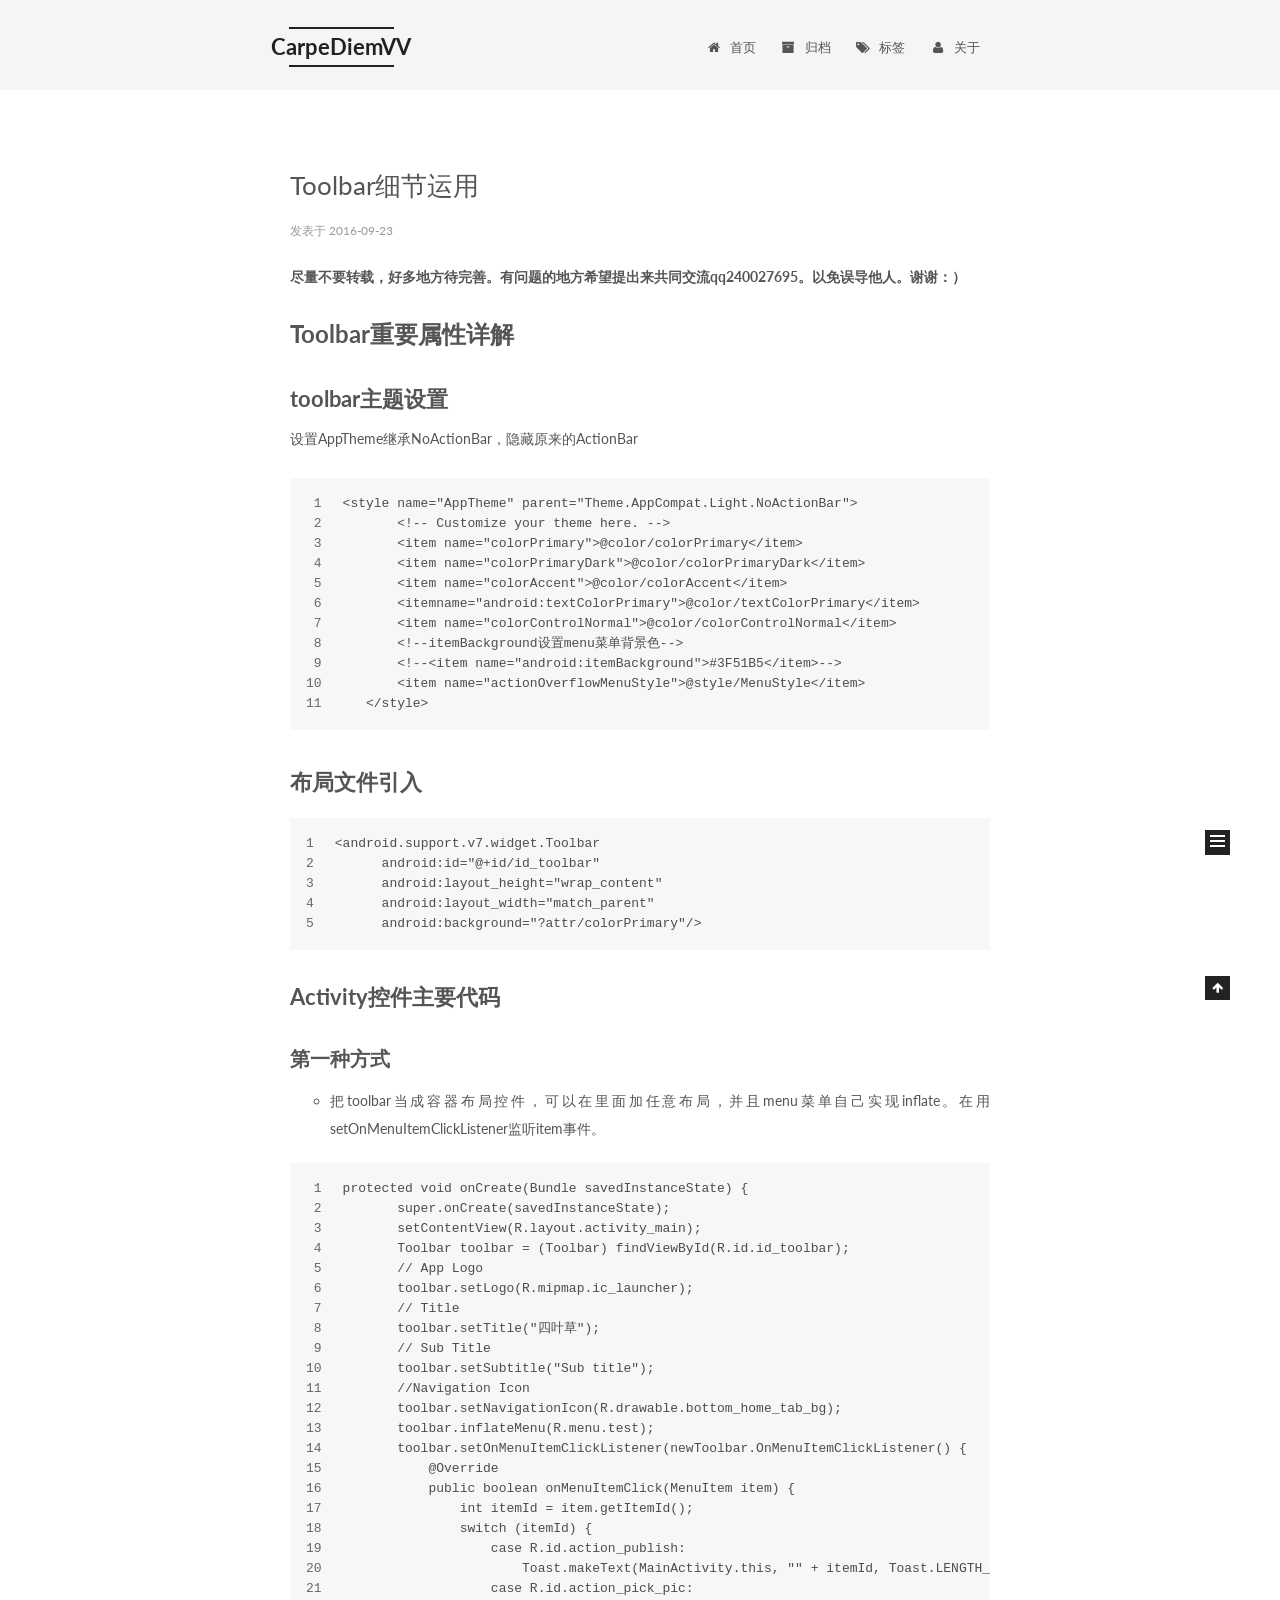
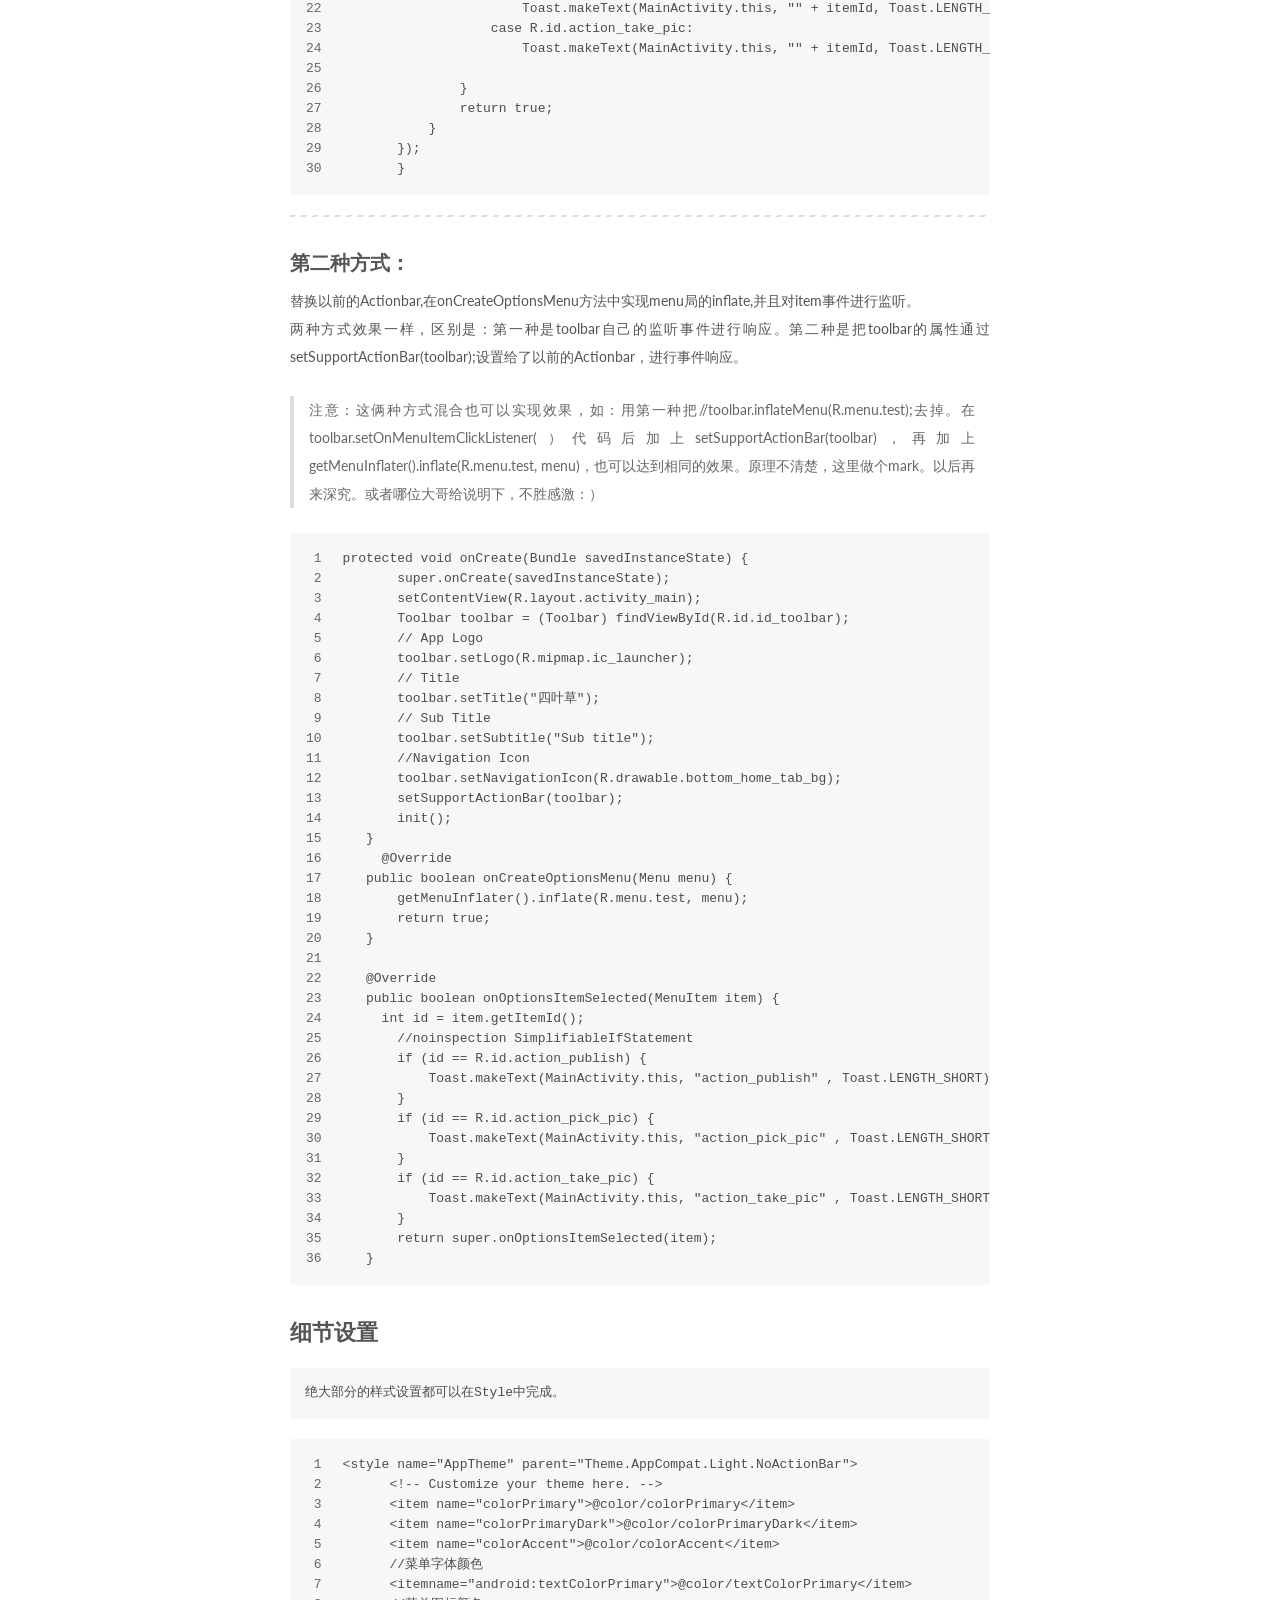
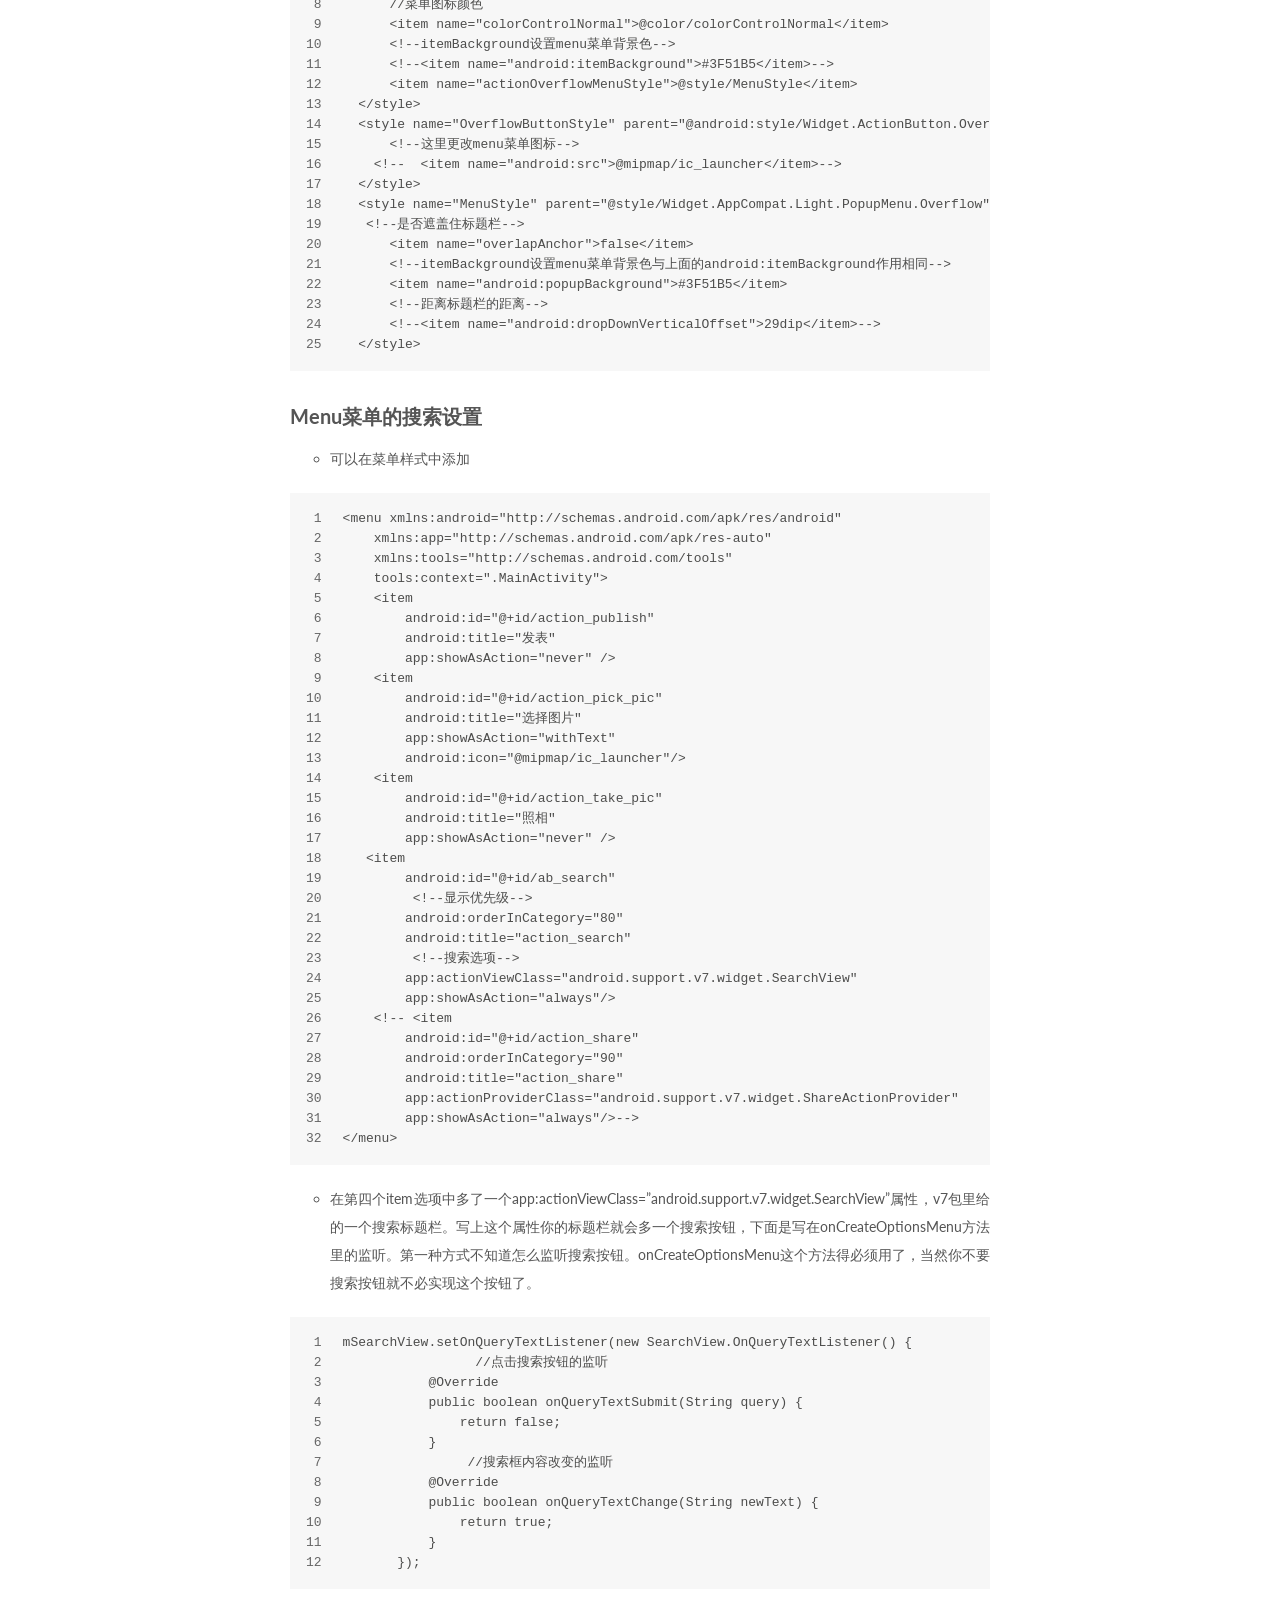
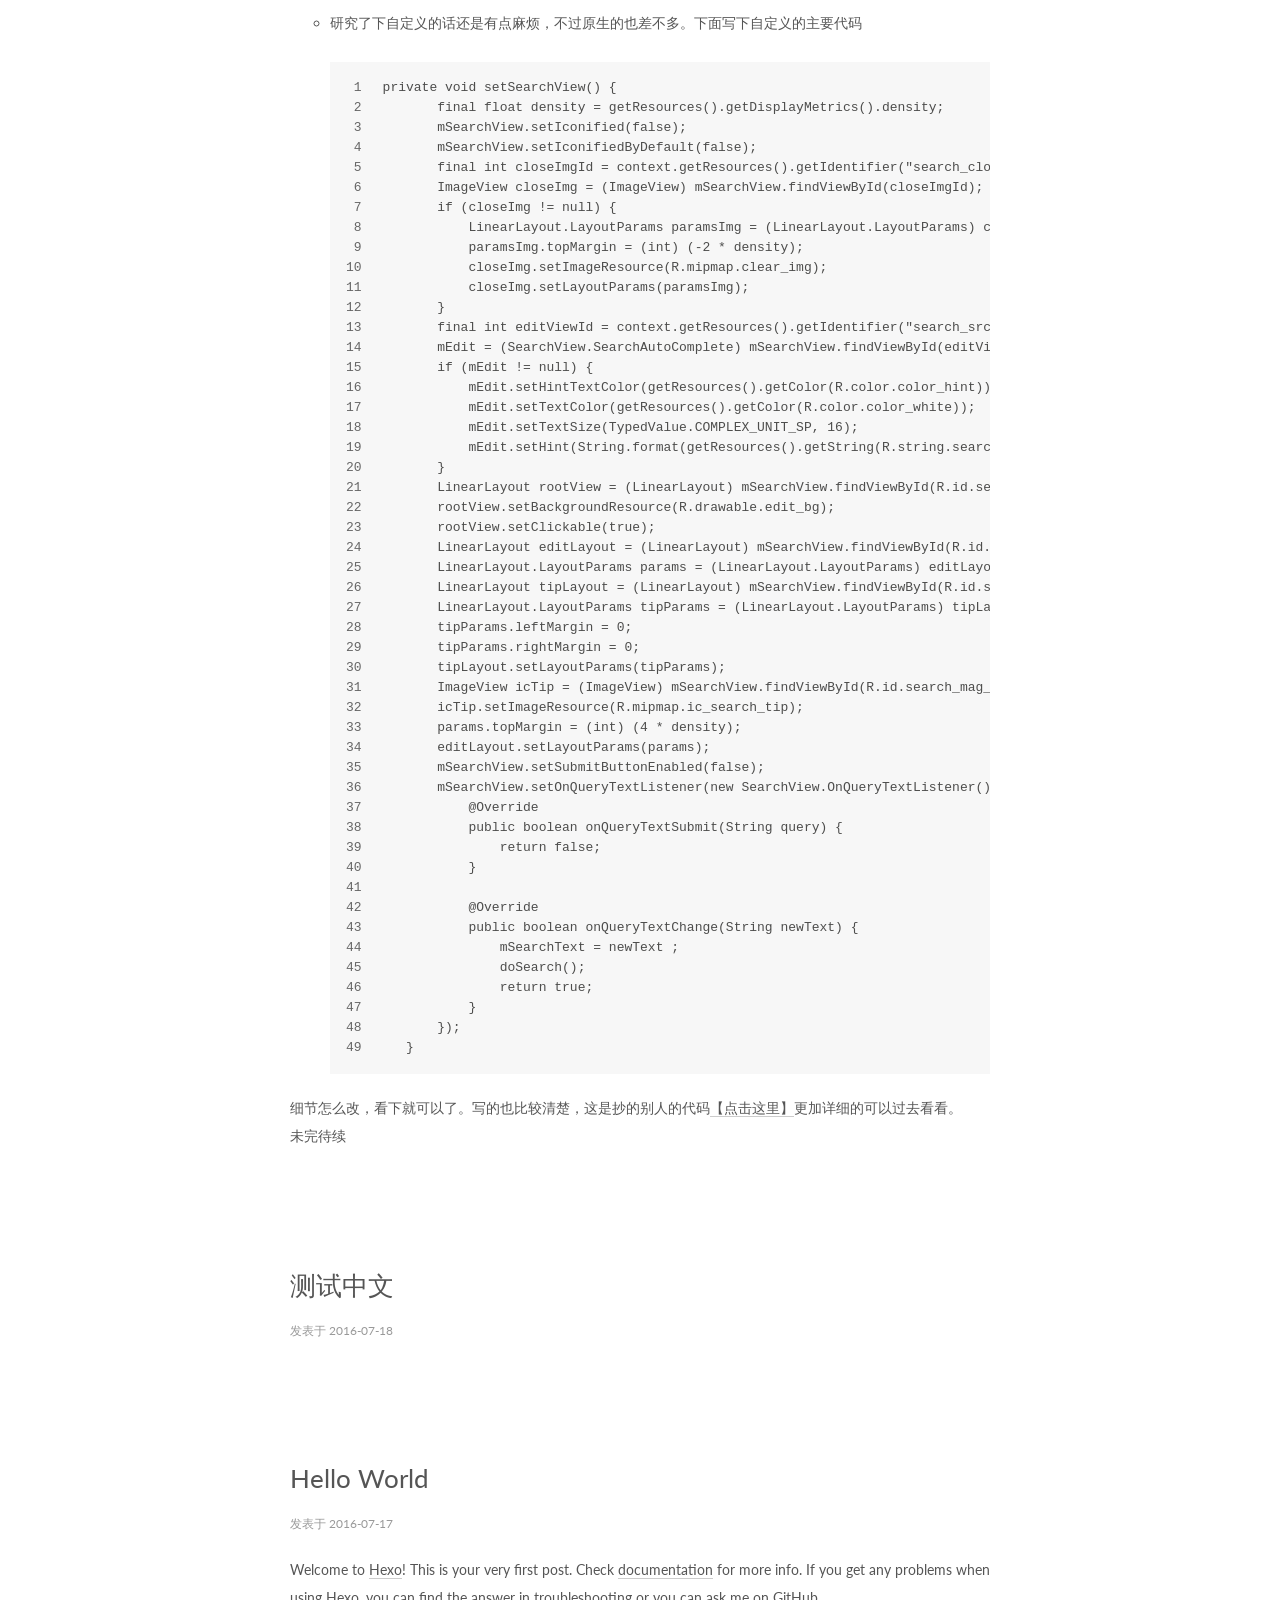
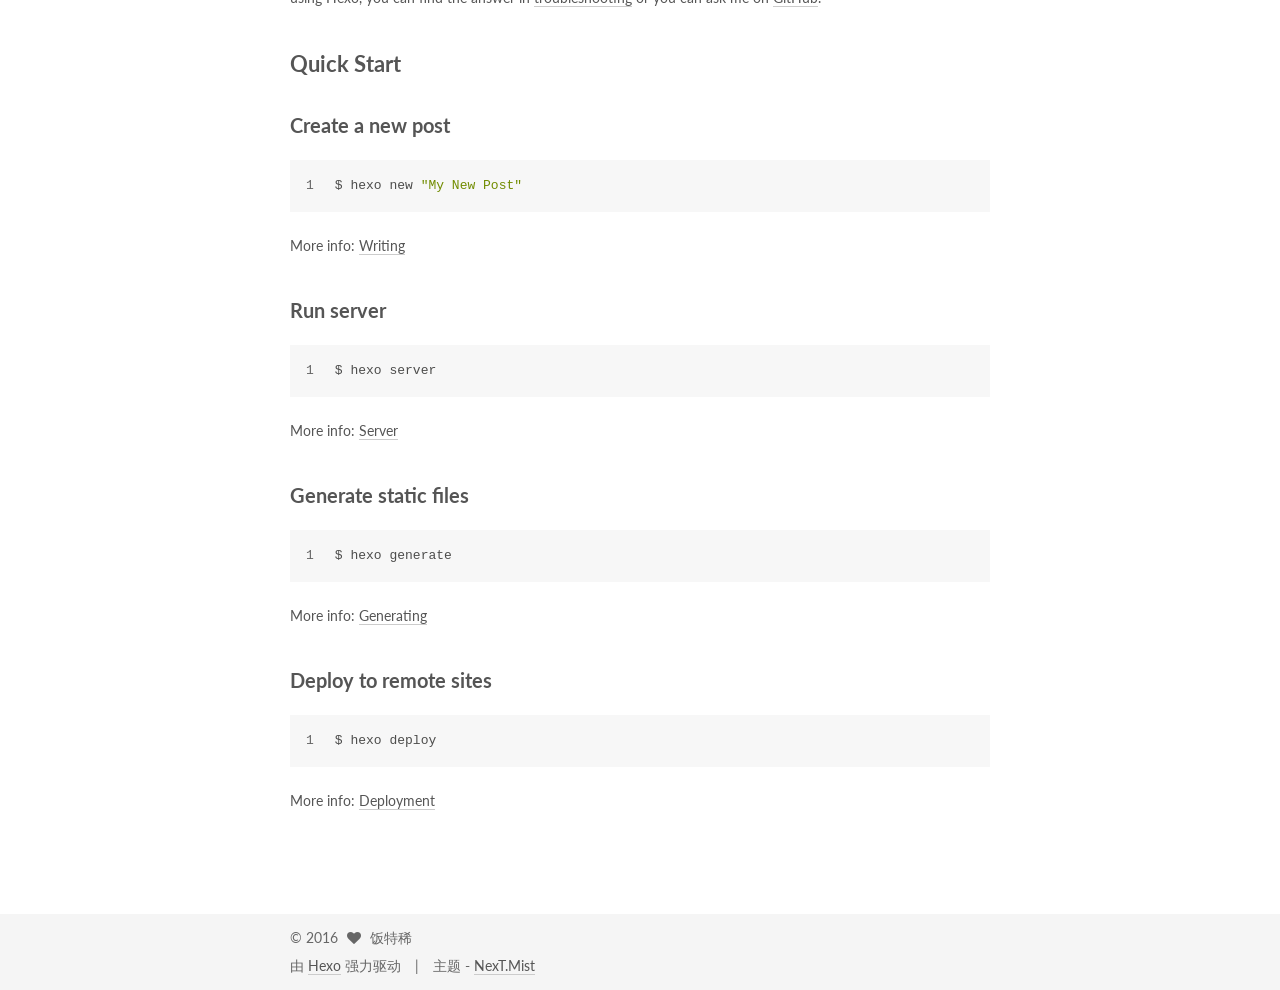
==== commit 1e0dd6f8: "Site updated: 2016-09-23 23:59:38" ====
--- a/index.html
+++ b/index.html
@@ -288,28 +288,21 @@
         
           
             <p><strong>尽量不要转载，好多地方待完善。有问题的地方希望提出来共同交流qq240027695。以免误导他人。谢谢：）</strong></p>
-<h1 id="Toolbar重要属性详解"><a href="#Toolbar重要属性详解" class="headerlink" title="Toolbar重要属性详解"></a>Toolbar重要属性详解</h1><p>###toolbar主题设置<br> 设置AppTheme继承NoActionBar，隐藏原来的ActionBar<br><figure class="highlight plain"><table><tr><td class="gutter"><pre><div class="line">1</div><div class="line">2</div><div class="line">3</div><div class="line">4</div><div class="line">5</div><div class="line">6</div><div class="line">7</div><div class="line">8</div><div class="line">9</div><div class="line">10</div><div class="line">11</div></pre></td><td class="code"><pre><div class="line">&lt;style name=&quot;AppTheme&quot; parent=&quot;Theme.AppCompat.Light.NoActionBar&quot;&gt;</div><div class="line">       &lt;!-- Customize your theme here. --&gt;</div><div class="line">       &lt;item name=&quot;colorPrimary&quot;&gt;@color/colorPrimary&lt;/item&gt;</div><div class="line">       &lt;item name=&quot;colorPrimaryDark&quot;&gt;@color/colorPrimaryDark&lt;/item&gt;</div><div class="line">       &lt;item name=&quot;colorAccent&quot;&gt;@color/colorAccent&lt;/item&gt;</div><div class="line">       &lt;itemname=&quot;android:textColorPrimary&quot;&gt;@color/textColorPrimary&lt;/item&gt;</div><div class="line">       &lt;item name=&quot;colorControlNormal&quot;&gt;@color/colorControlNormal&lt;/item&gt;</div><div class="line">       &lt;!--itemBackground设置menu菜单背景色--&gt;</div><div class="line">       &lt;!--&lt;item name=&quot;android:itemBackground&quot;&gt;#3F51B5&lt;/item&gt;--&gt;</div><div class="line">       &lt;item name=&quot;actionOverflowMenuStyle&quot;&gt;@style/MenuStyle&lt;/item&gt;</div><div class="line">   &lt;/style&gt;</div></pre></td></tr></table></figure></p>
-<p>###布局文件引入</p>
-<figure class="highlight plain"><table><tr><td class="gutter"><pre><div class="line">1</div><div class="line">2</div><div class="line">3</div><div class="line">4</div><div class="line">5</div></pre></td><td class="code"><pre><div class="line">&lt;android.support.v7.widget.Toolbar</div><div class="line">      android:id=&quot;@+id/id_toolbar&quot;</div><div class="line">      android:layout_height=&quot;wrap_content&quot;</div><div class="line">      android:layout_width=&quot;match_parent&quot;</div><div class="line">      android:background=&quot;?attr/colorPrimary&quot;/&gt;</div></pre></td></tr></table></figure>
-<p>###Activity控件主要代码<br>这里的实现对menu菜单响应有两种方式<br>    第一种方式：</p>
-<ul>
+<h1 id="Toolbar重要属性详解"><a href="#Toolbar重要属性详解" class="headerlink" title="Toolbar重要属性详解"></a>Toolbar重要属性详解</h1><h2 id="toolbar主题设置"><a href="#toolbar主题设置" class="headerlink" title="toolbar主题设置"></a>toolbar主题设置</h2><p> 设置AppTheme继承NoActionBar，隐藏原来的ActionBar<br><figure class="highlight plain"><table><tr><td class="gutter"><pre><div class="line">1</div><div class="line">2</div><div class="line">3</div><div class="line">4</div><div class="line">5</div><div class="line">6</div><div class="line">7</div><div class="line">8</div><div class="line">9</div><div class="line">10</div><div class="line">11</div></pre></td><td class="code"><pre><div class="line">&lt;style name=&quot;AppTheme&quot; parent=&quot;Theme.AppCompat.Light.NoActionBar&quot;&gt;</div><div class="line">       &lt;!-- Customize your theme here. --&gt;</div><div class="line">       &lt;item name=&quot;colorPrimary&quot;&gt;@color/colorPrimary&lt;/item&gt;</div><div class="line">       &lt;item name=&quot;colorPrimaryDark&quot;&gt;@color/colorPrimaryDark&lt;/item&gt;</div><div class="line">       &lt;item name=&quot;colorAccent&quot;&gt;@color/colorAccent&lt;/item&gt;</div><div class="line">       &lt;itemname=&quot;android:textColorPrimary&quot;&gt;@color/textColorPrimary&lt;/item&gt;</div><div class="line">       &lt;item name=&quot;colorControlNormal&quot;&gt;@color/colorControlNormal&lt;/item&gt;</div><div class="line">       &lt;!--itemBackground设置menu菜单背景色--&gt;</div><div class="line">       &lt;!--&lt;item name=&quot;android:itemBackground&quot;&gt;#3F51B5&lt;/item&gt;--&gt;</div><div class="line">       &lt;item name=&quot;actionOverflowMenuStyle&quot;&gt;@style/MenuStyle&lt;/item&gt;</div><div class="line">   &lt;/style&gt;</div></pre></td></tr></table></figure></p>
+<h2 id="布局文件引入"><a href="#布局文件引入" class="headerlink" title="布局文件引入"></a>布局文件引入</h2><figure class="highlight plain"><table><tr><td class="gutter"><pre><div class="line">1</div><div class="line">2</div><div class="line">3</div><div class="line">4</div><div class="line">5</div></pre></td><td class="code"><pre><div class="line">&lt;android.support.v7.widget.Toolbar</div><div class="line">      android:id=&quot;@+id/id_toolbar&quot;</div><div class="line">      android:layout_height=&quot;wrap_content&quot;</div><div class="line">      android:layout_width=&quot;match_parent&quot;</div><div class="line">      android:background=&quot;?attr/colorPrimary&quot;/&gt;</div></pre></td></tr></table></figure>
+<h2 id="Activity控件主要代码"><a href="#Activity控件主要代码" class="headerlink" title="Activity控件主要代码"></a>Activity控件主要代码</h2><h3 id="第一种方式"><a href="#第一种方式" class="headerlink" title="第一种方式"></a>第一种方式</h3><ul>
 <li>把toolbar当成容器布局控件，可以在里面加任意布局，并且menu菜单自己实现inflate。在用setOnMenuItemClickListener监听item事件。</li>
 </ul>
 <figure class="highlight plain"><table><tr><td class="gutter"><pre><div class="line">1</div><div class="line">2</div><div class="line">3</div><div class="line">4</div><div class="line">5</div><div class="line">6</div><div class="line">7</div><div class="line">8</div><div class="line">9</div><div class="line">10</div><div class="line">11</div><div class="line">12</div><div class="line">13</div><div class="line">14</div><div class="line">15</div><div class="line">16</div><div class="line">17</div><div class="line">18</div><div class="line">19</div><div class="line">20</div><div class="line">21</div><div class="line">22</div><div class="line">23</div><div class="line">24</div><div class="line">25</div><div class="line">26</div><div class="line">27</div><div class="line">28</div><div class="line">29</div><div class="line">30</div></pre></td><td class="code"><pre><div class="line">protected void onCreate(Bundle savedInstanceState) &#123;</div><div class="line">       super.onCreate(savedInstanceState);</div><div class="line">       setContentView(R.layout.activity_main);</div><div class="line">       Toolbar toolbar = (Toolbar) findViewById(R.id.id_toolbar);</div><div class="line">       // App Logo</div><div class="line">       toolbar.setLogo(R.mipmap.ic_launcher);</div><div class="line">       // Title</div><div class="line">       toolbar.setTitle(&quot;四叶草&quot;);</div><div class="line">       // Sub Title</div><div class="line">       toolbar.setSubtitle(&quot;Sub title&quot;);</div><div class="line">       //Navigation Icon</div><div class="line">       toolbar.setNavigationIcon(R.drawable.bottom_home_tab_bg);</div><div class="line">       toolbar.inflateMenu(R.menu.test);</div><div class="line">       toolbar.setOnMenuItemClickListener(newToolbar.OnMenuItemClickListener() &#123;</div><div class="line">           @Override</div><div class="line">           public boolean onMenuItemClick(MenuItem item) &#123;</div><div class="line">               int itemId = item.getItemId();</div><div class="line">               switch (itemId) &#123;</div><div class="line">                   case R.id.action_publish:</div><div class="line">                       Toast.makeText(MainActivity.this, &quot;&quot; + itemId, Toast.LENGTH_SHORT).show();</div><div class="line">                   case R.id.action_pick_pic:</div><div class="line">                       Toast.makeText(MainActivity.this, &quot;&quot; + itemId, Toast.LENGTH_SHORT).show();</div><div class="line">                   case R.id.action_take_pic:</div><div class="line">                       Toast.makeText(MainActivity.this, &quot;&quot; + itemId, Toast.LENGTH_SHORT).show();</div><div class="line"></div><div class="line">               &#125;</div><div class="line">               return true;</div><div class="line">           &#125;</div><div class="line">       &#125;);</div><div class="line">       &#125;</div></pre></td></tr></table></figure>
 <hr>
-<p>  第二种方式：</p>
-<pre><code>- 替换以前的Actionbar,在onCreateOptionsMenu方法中实现menu布局的inflate,并且对item事件进行监听。
-</code></pre><ul>
-<li>两种方式效果一样，区别是：第一种是toolbar自己的监听事件进行响应。第二种是把toolbar的属性通过setSupportActionBar(toolbar);设置给了以前的Actionbar，进行事件响应。<ul>
-<li>注意：这俩种方式混合也可以实现效果，如：用第一种把//toolbar.inflateMenu(R.menu.test);去掉。在toolbar.setOnMenuItemClickListener(）代码后加上setSupportActionBar(toolbar)，再加上 getMenuInflater().inflate(R.menu.test, menu)，也可以达到相同的效果。原理不清楚，这里做个mark。以后再来深究。或者哪位大哥给说明下，不胜感激：）</li>
-</ul>
-</li>
-</ul>
+<h3 id="第二种方式："><a href="#第二种方式：" class="headerlink" title="第二种方式："></a>第二种方式：</h3><p>   替换以前的Actionbar,在onCreateOptionsMenu方法中实现menu局的inflate,并且对item事件进行监听。<br>   两种方式效果一样，区别是：第一种是toolbar自己的监听事件进行响应。第二种是把toolbar的属性通过setSupportActionBar(toolbar);设置给了以前的Actionbar，进行事件响应。</p>
+<blockquote>
+<p>注意：这俩种方式混合也可以实现效果，如：用第一种把//toolbar.inflateMenu(R.menu.test);去掉。在toolbar.setOnMenuItemClickListener(）代码后加上setSupportActionBar(toolbar)，再加上 getMenuInflater().inflate(R.menu.test, menu)，也可以达到相同的效果。原理不清楚，这里做个mark。以后再来深究。或者哪位大哥给说明下，不胜感激：）</p>
+</blockquote>
 <figure class="highlight plain"><table><tr><td class="gutter"><pre><div class="line">1</div><div class="line">2</div><div class="line">3</div><div class="line">4</div><div class="line">5</div><div class="line">6</div><div class="line">7</div><div class="line">8</div><div class="line">9</div><div class="line">10</div><div class="line">11</div><div class="line">12</div><div class="line">13</div><div class="line">14</div><div class="line">15</div><div class="line">16</div><div class="line">17</div><div class="line">18</div><div class="line">19</div><div class="line">20</div><div class="line">21</div><div class="line">22</div><div class="line">23</div><div class="line">24</div><div class="line">25</div><div class="line">26</div><div class="line">27</div><div class="line">28</div><div class="line">29</div><div class="line">30</div><div class="line">31</div><div class="line">32</div><div class="line">33</div><div class="line">34</div><div class="line">35</div><div class="line">36</div></pre></td><td class="code"><pre><div class="line">protected void onCreate(Bundle savedInstanceState) &#123;</div><div class="line">       super.onCreate(savedInstanceState);</div><div class="line">       setContentView(R.layout.activity_main);</div><div class="line">       Toolbar toolbar = (Toolbar) findViewById(R.id.id_toolbar);</div><div class="line">       // App Logo</div><div class="line">       toolbar.setLogo(R.mipmap.ic_launcher);</div><div class="line">       // Title</div><div class="line">       toolbar.setTitle(&quot;四叶草&quot;);</div><div class="line">       // Sub Title</div><div class="line">       toolbar.setSubtitle(&quot;Sub title&quot;);</div><div class="line">       //Navigation Icon</div><div class="line">       toolbar.setNavigationIcon(R.drawable.bottom_home_tab_bg);</div><div class="line">       setSupportActionBar(toolbar);</div><div class="line">       init();</div><div class="line">   &#125;</div><div class="line">     @Override</div><div class="line">   public boolean onCreateOptionsMenu(Menu menu) &#123;</div><div class="line">       getMenuInflater().inflate(R.menu.test, menu);</div><div class="line">       return true;</div><div class="line">   &#125;</div><div class="line"></div><div class="line">   @Override</div><div class="line">   public boolean onOptionsItemSelected(MenuItem item) &#123;</div><div class="line">     int id = item.getItemId();</div><div class="line">       //noinspection SimplifiableIfStatement</div><div class="line">       if (id == R.id.action_publish) &#123;</div><div class="line">           Toast.makeText(MainActivity.this, &quot;action_publish&quot; , Toast.LENGTH_SHORT).show();</div><div class="line">       &#125;</div><div class="line">       if (id == R.id.action_pick_pic) &#123;</div><div class="line">           Toast.makeText(MainActivity.this, &quot;action_pick_pic&quot; , Toast.LENGTH_SHORT).show();</div><div class="line">       &#125;</div><div class="line">       if (id == R.id.action_take_pic) &#123;</div><div class="line">           Toast.makeText(MainActivity.this, &quot;action_take_pic&quot; , Toast.LENGTH_SHORT).show();</div><div class="line">       &#125;</div><div class="line">       return super.onOptionsItemSelected(item);</div><div class="line">   &#125;</div></pre></td></tr></table></figure>
-<p>###细节设置<br>    绝大部分的样式设置都可以在Style中完成。</p>
-<figure class="highlight plain"><table><tr><td class="gutter"><pre><div class="line">1</div><div class="line">2</div><div class="line">3</div><div class="line">4</div><div class="line">5</div><div class="line">6</div><div class="line">7</div><div class="line">8</div><div class="line">9</div><div class="line">10</div><div class="line">11</div><div class="line">12</div><div class="line">13</div><div class="line">14</div><div class="line">15</div><div class="line">16</div><div class="line">17</div><div class="line">18</div><div class="line">19</div><div class="line">20</div><div class="line">21</div><div class="line">22</div><div class="line">23</div><div class="line">24</div><div class="line">25</div></pre></td><td class="code"><pre><div class="line">&lt;style name=&quot;AppTheme&quot; parent=&quot;Theme.AppCompat.Light.NoActionBar&quot;&gt;</div><div class="line">      &lt;!-- Customize your theme here. --&gt;</div><div class="line">      &lt;item name=&quot;colorPrimary&quot;&gt;@color/colorPrimary&lt;/item&gt;</div><div class="line">      &lt;item name=&quot;colorPrimaryDark&quot;&gt;@color/colorPrimaryDark&lt;/item&gt;</div><div class="line">      &lt;item name=&quot;colorAccent&quot;&gt;@color/colorAccent&lt;/item&gt;</div><div class="line">      //菜单字体颜色</div><div class="line">      &lt;itemname=&quot;android:textColorPrimary&quot;&gt;@color/textColorPrimary&lt;/item&gt;</div><div class="line">      //菜单图标颜色</div><div class="line">      &lt;item name=&quot;colorControlNormal&quot;&gt;@color/colorControlNormal&lt;/item&gt;</div><div class="line">      &lt;!--itemBackground设置menu菜单背景色--&gt;</div><div class="line">      &lt;!--&lt;item name=&quot;android:itemBackground&quot;&gt;#3F51B5&lt;/item&gt;--&gt;</div><div class="line">      &lt;item name=&quot;actionOverflowMenuStyle&quot;&gt;@style/MenuStyle&lt;/item&gt;</div><div class="line">  &lt;/style&gt;</div><div class="line">  &lt;style name=&quot;OverflowButtonStyle&quot; parent=&quot;@android:style/Widget.ActionButton.Overflow&quot;&gt;</div><div class="line">      &lt;!--这里更改menu菜单图标--&gt;</div><div class="line">    &lt;!--  &lt;item name=&quot;android:src&quot;&gt;@mipmap/ic_launcher&lt;/item&gt;--&gt;</div><div class="line">  &lt;/style&gt;</div><div class="line">  &lt;style name=&quot;MenuStyle&quot; parent=&quot;@style/Widget.AppCompat.Light.PopupMenu.Overflow&quot;&gt;</div><div class="line">   &lt;!--是否遮盖住标题栏--&gt;</div><div class="line">      &lt;item name=&quot;overlapAnchor&quot;&gt;false&lt;/item&gt;</div><div class="line">      &lt;!--itemBackground设置menu菜单背景色与上面的android:itemBackground作用相同--&gt;</div><div class="line">      &lt;item name=&quot;android:popupBackground&quot;&gt;#3F51B5&lt;/item&gt;</div><div class="line">      &lt;!--距离标题栏的距离--&gt;</div><div class="line">      &lt;!--&lt;item name=&quot;android:dropDownVerticalOffset&quot;&gt;29dip&lt;/item&gt;--&gt;</div><div class="line">  &lt;/style&gt;</div></pre></td></tr></table></figure>
-<p>####Menu菜单的搜索设置</p>
-<ul>
+<h2 id="细节设置"><a href="#细节设置" class="headerlink" title="细节设置"></a>细节设置</h2><pre><code>绝大部分的样式设置都可以在Style中完成。
+</code></pre><figure class="highlight plain"><table><tr><td class="gutter"><pre><div class="line">1</div><div class="line">2</div><div class="line">3</div><div class="line">4</div><div class="line">5</div><div class="line">6</div><div class="line">7</div><div class="line">8</div><div class="line">9</div><div class="line">10</div><div class="line">11</div><div class="line">12</div><div class="line">13</div><div class="line">14</div><div class="line">15</div><div class="line">16</div><div class="line">17</div><div class="line">18</div><div class="line">19</div><div class="line">20</div><div class="line">21</div><div class="line">22</div><div class="line">23</div><div class="line">24</div><div class="line">25</div></pre></td><td class="code"><pre><div class="line">&lt;style name=&quot;AppTheme&quot; parent=&quot;Theme.AppCompat.Light.NoActionBar&quot;&gt;</div><div class="line">      &lt;!-- Customize your theme here. --&gt;</div><div class="line">      &lt;item name=&quot;colorPrimary&quot;&gt;@color/colorPrimary&lt;/item&gt;</div><div class="line">      &lt;item name=&quot;colorPrimaryDark&quot;&gt;@color/colorPrimaryDark&lt;/item&gt;</div><div class="line">      &lt;item name=&quot;colorAccent&quot;&gt;@color/colorAccent&lt;/item&gt;</div><div class="line">      //菜单字体颜色</div><div class="line">      &lt;itemname=&quot;android:textColorPrimary&quot;&gt;@color/textColorPrimary&lt;/item&gt;</div><div class="line">      //菜单图标颜色</div><div class="line">      &lt;item name=&quot;colorControlNormal&quot;&gt;@color/colorControlNormal&lt;/item&gt;</div><div class="line">      &lt;!--itemBackground设置menu菜单背景色--&gt;</div><div class="line">      &lt;!--&lt;item name=&quot;android:itemBackground&quot;&gt;#3F51B5&lt;/item&gt;--&gt;</div><div class="line">      &lt;item name=&quot;actionOverflowMenuStyle&quot;&gt;@style/MenuStyle&lt;/item&gt;</div><div class="line">  &lt;/style&gt;</div><div class="line">  &lt;style name=&quot;OverflowButtonStyle&quot; parent=&quot;@android:style/Widget.ActionButton.Overflow&quot;&gt;</div><div class="line">      &lt;!--这里更改menu菜单图标--&gt;</div><div class="line">    &lt;!--  &lt;item name=&quot;android:src&quot;&gt;@mipmap/ic_launcher&lt;/item&gt;--&gt;</div><div class="line">  &lt;/style&gt;</div><div class="line">  &lt;style name=&quot;MenuStyle&quot; parent=&quot;@style/Widget.AppCompat.Light.PopupMenu.Overflow&quot;&gt;</div><div class="line">   &lt;!--是否遮盖住标题栏--&gt;</div><div class="line">      &lt;item name=&quot;overlapAnchor&quot;&gt;false&lt;/item&gt;</div><div class="line">      &lt;!--itemBackground设置menu菜单背景色与上面的android:itemBackground作用相同--&gt;</div><div class="line">      &lt;item name=&quot;android:popupBackground&quot;&gt;#3F51B5&lt;/item&gt;</div><div class="line">      &lt;!--距离标题栏的距离--&gt;</div><div class="line">      &lt;!--&lt;item name=&quot;android:dropDownVerticalOffset&quot;&gt;29dip&lt;/item&gt;--&gt;</div><div class="line">  &lt;/style&gt;</div></pre></td></tr></table></figure>
+<h3 id="Menu菜单的搜索设置"><a href="#Menu菜单的搜索设置" class="headerlink" title="Menu菜单的搜索设置"></a>Menu菜单的搜索设置</h3><ul>
 <li>可以在菜单样式中添加</li>
 </ul>
 <figure class="highlight plain"><table><tr><td class="gutter"><pre><div class="line">1</div><div class="line">2</div><div class="line">3</div><div class="line">4</div><div class="line">5</div><div class="line">6</div><div class="line">7</div><div class="line">8</div><div class="line">9</div><div class="line">10</div><div class="line">11</div><div class="line">12</div><div class="line">13</div><div class="line">14</div><div class="line">15</div><div class="line">16</div><div class="line">17</div><div class="line">18</div><div class="line">19</div><div class="line">20</div><div class="line">21</div><div class="line">22</div><div class="line">23</div><div class="line">24</div><div class="line">25</div><div class="line">26</div><div class="line">27</div><div class="line">28</div><div class="line">29</div><div class="line">30</div><div class="line">31</div><div class="line">32</div></pre></td><td class="code"><pre><div class="line">&lt;menu xmlns:android=&quot;http://schemas.android.com/apk/res/android&quot;</div><div class="line">    xmlns:app=&quot;http://schemas.android.com/apk/res-auto&quot;</div><div class="line">    xmlns:tools=&quot;http://schemas.android.com/tools&quot;</div><div class="line">    tools:context=&quot;.MainActivity&quot;&gt;</div><div class="line">    &lt;item</div><div class="line">        android:id=&quot;@+id/action_publish&quot;</div><div class="line">        android:title=&quot;发表&quot;</div><div class="line">        app:showAsAction=&quot;never&quot; /&gt;</div><div class="line">    &lt;item</div><div class="line">        android:id=&quot;@+id/action_pick_pic&quot;</div><div class="line">        android:title=&quot;选择图片&quot;</div><div class="line">        app:showAsAction=&quot;withText&quot;</div><div class="line">        android:icon=&quot;@mipmap/ic_launcher&quot;/&gt;</div><div class="line">    &lt;item</div><div class="line">        android:id=&quot;@+id/action_take_pic&quot;</div><div class="line">        android:title=&quot;照相&quot;</div><div class="line">        app:showAsAction=&quot;never&quot; /&gt;</div><div class="line">   &lt;item</div><div class="line">        android:id=&quot;@+id/ab_search&quot;</div><div class="line">         &lt;!--显示优先级--&gt;</div><div class="line">        android:orderInCategory=&quot;80&quot;</div><div class="line">        android:title=&quot;action_search&quot;</div><div class="line">         &lt;!--搜索选项--&gt;</div><div class="line">        app:actionViewClass=&quot;android.support.v7.widget.SearchView&quot;</div><div class="line">        app:showAsAction=&quot;always&quot;/&gt;</div><div class="line">    &lt;!-- &lt;item</div><div class="line">        android:id=&quot;@+id/action_share&quot;</div><div class="line">        android:orderInCategory=&quot;90&quot;</div><div class="line">        android:title=&quot;action_share&quot;</div><div class="line">        app:actionProviderClass=&quot;android.support.v7.widget.ShareActionProvider&quot;</div><div class="line">        app:showAsAction=&quot;always&quot;/&gt;--&gt;</div><div class="line">&lt;/menu&gt;</div></pre></td></tr></table></figure>
--- a/css/main.css
+++ b/css/main.css
@@ -226,51 +226,51 @@
   margin: 20px 0 15px;
 }
 h1 {
+  font-size: 24px;
+}
+@media (max-width: 767px) {
+  h1 {
+    font-size: 20px;
+  }
+}
+h2 {
   font-size: 22px;
 }
 @media (max-width: 767px) {
-  h1 {
+  h2 {
     font-size: 18px;
   }
 }
-h2 {
+h3 {
   font-size: 20px;
 }
 @media (max-width: 767px) {
-  h2 {
+  h3 {
     font-size: 16px;
   }
 }
-h3 {
+h4 {
   font-size: 18px;
 }
 @media (max-width: 767px) {
-  h3 {
+  h4 {
     font-size: 14px;
   }
 }
-h4 {
+h5 {
   font-size: 16px;
 }
 @media (max-width: 767px) {
-  h4 {
+  h5 {
     font-size: 12px;
   }
 }
-h5 {
+h6 {
   font-size: 14px;
 }
 @media (max-width: 767px) {
-  h5 {
+  h6 {
     font-size: 10px;
-  }
-}
-h6 {
-  font-size: 12px;
-}
-@media (max-width: 767px) {
-  h6 {
-    font-size: 8px;
   }
 }
 p {
@@ -728,7 +728,7 @@
   font-size: 14px;
   color: #fff;
   background: #222;
-  border: 2px solid #555;
+  border: 2px solid #222;
   text-decoration: none;
   border-radius: 0;
   transition-property: background-color;
@@ -739,8 +739,8 @@
 .btn:hover,
 .post-more-link .btn:hover {
   border-color: #222;
-  color: #fff;
-  background: #222;
+  color: #222;
+  background: #fff;
 }
 .btn-bar {
   display: block;
@@ -845,7 +845,7 @@
   width: 25px;
   background: #222;
   font-size: 12px;
-  opacity: 0.6;
+  opacity: 1;
   color: #fff;
   cursor: pointer;
   text-align: center;
@@ -866,7 +866,7 @@
   }
 }
 .back-to-top.back-to-top-on {
-  bottom: 40px;
+  bottom: 19px;
 }
 .header {
   background: #fff;
@@ -880,7 +880,7 @@
 }
 .site-meta {
   margin: 0;
-  text-align: center;
+  text-align: left;
 }
 @media (max-width: 767px) {
   .site-meta {
@@ -891,12 +891,12 @@
   position: relative;
   display: inline-block;
   padding: 0 40px;
-  color: #fff;
+  color: #222;
   background: #222;
   border-bottom: none;
 }
 .brand:hover {
-  color: #fff;
+  color: #222;
 }
 .logo {
   display: inline-block;
@@ -915,7 +915,7 @@
 .site-subtitle {
   margin-top: 10px;
   font-size: 13px;
-  color: #ddd;
+  color: #999;
 }
 .use-motion .brand {
   opacity: 0;
@@ -988,8 +988,7 @@
   transition-timing-function: ease-in-out;
   transition-delay: 0s;
 }
-.menu .menu-item a:hover,
-.menu-item-active a {
+.menu .menu-item a:hover {
   border-bottom-color: #222;
 }
 .menu .menu-item .fa {
@@ -1111,7 +1110,7 @@
 .posts-collapse {
   position: relative;
   z-index: 1010;
-  margin-left: 55px;
+  margin-left: 0;
 }
 .posts-collapse::after {
   content: " ";
@@ -1217,7 +1216,7 @@
   font-size: 26px;
   text-align: center;
   word-break: break-word;
-  font-weight: 300;
+  font-weight: 400;
 }
 @media (max-width: 767px) {
   .posts-expand .post-title {
@@ -1311,8 +1310,8 @@
 .post-more-link .btn {
   color: #555;
   font-size: 14px;
-  background: #fff;
-  border-radius: 2px;
+  background: transparent;
+  border-radius: 0;
   line-height: 2;
 }
 .posts-expand .post-tags {
@@ -1465,20 +1464,20 @@
   display: block;
   margin: 0 auto;
   padding: 2px;
-  max-width: 120px;
+  max-width: 96px;
   height: auto;
-  border: 1px solid #eee;
+  border: 2px solid #333;
 }
 .site-author-name {
-  margin: 0;
+  margin: 5px 0 0;
   text-align: center;
-  color: #222;
-  font-weight: 600;
+  color: #f5f5f5;
+  font-weight: normal;
 }
 .site-description {
-  margin-top: 0;
+  margin-top: 5px;
   text-align: center;
-  font-size: 13px;
+  font-size: 14px;
   color: #999;
 }
 .site-state {
@@ -1490,7 +1489,7 @@
 .site-state-item {
   display: inline-block;
   padding: 0 15px;
-  border-left: 1px solid #eee;
+  border-left: 1px solid #333;
 }
 .site-state-item:first-child {
   border-left: none;
@@ -1503,11 +1502,11 @@
   text-align: center;
   color: inherit;
   font-weight: 600;
-  font-size: 16px;
+  font-size: 18px;
 }
 .site-state-item-name {
   font-size: 13px;
-  color: #999;
+  color: inherit;
 }
 .feed-link {
   margin-top: 20px;
@@ -1549,7 +1548,7 @@
   width: 4px;
   height: 4px;
   border-radius: 50%;
-  background: #ff06b5;
+  background: #f554ff;
 }
 .links-of-blogroll {
   font-size: 13px;
@@ -1578,7 +1577,7 @@
   color: #555;
 }
 .sidebar-nav li:hover {
-  color: #fc6423;
+  color: #f5f5f5;
 }
 .page-post-detail .sidebar-nav-toc {
   padding: 0 5px;
@@ -1587,11 +1586,11 @@
   margin-left: 10px;
 }
 .sidebar-nav .sidebar-nav-active {
-  color: #fc6423;
-  border-bottom-color: #fc6423;
+  color: #87daff;
+  border-bottom-color: #87daff;
 }
 .sidebar-nav .sidebar-nav-active:hover {
-  color: #fc6423;
+  color: #87daff;
 }
 .sidebar-panel {
   display: none;
@@ -1624,12 +1623,12 @@
   transition-timing-function: ease-in-out;
   transition-delay: 0s;
   transition-property: all;
-  color: #666;
+  color: #999;
+  border-bottom-color: #555;
+}
+.post-toc ol a:hover {
+  color: #ccc;
   border-bottom-color: #ccc;
-}
-.post-toc ol a:hover {
-  color: #000;
-  border-bottom-color: #000;
 }
 .post-toc .nav-item {
   overflow: hidden;
@@ -1650,14 +1649,14 @@
   display: block;
 }
 .post-toc .nav .active > a {
-  color: #fc6423;
-  border-bottom-color: #fc6423;
+  color: #87daff;
+  border-bottom-color: #87daff;
 }
 .post-toc .nav .active-current > a {
-  color: #fc6423;
+  color: #87daff;
 }
 .post-toc .nav .active-current > a:hover {
-  color: #fc6423;
+  color: #87daff;
 }
 .footer {
   font-size: 14px;
@@ -2035,28 +2034,6 @@
   top: 42%;
   color: #ccc;
 }
-.busuanzi-count:before {
-  content: " ";
-  float: left;
-  width: 260px;
-  min-height: 25px;
-}
-@media (min-width: 768px) and (max-width: 991px) {
-  .busuanzi-count {
-    width: auto;
-  }
-  .busuanzi-count:before {
-    display: none;
-  }
-}
-@media (max-width: 767px) {
-  .busuanzi-count {
-    width: auto;
-  }
-  .busuanzi-count:before {
-    display: none;
-  }
-}
 .site-uv,
 .site-pv,
 .page-pv {
@@ -2128,395 +2105,323 @@
   padding-left: 10px;
 }
 .page-post-detail .sidebar-toggle-line {
-  background: #fc6423;
+  background: #87daff;
 }
 .page-post-detail .comments {
   overflow: hidden;
 }
-body {
-  background: #f5f7f9;
-}
-@media (min-width: 992px) {
-  .full-image.full-image.full-image {
-    max-width: none;
-    width: 118%;
-    margin: 0 -9%;
-  }
+h1,
+h2,
+h3,
+h4,
+h5,
+h6 {
+  margin: 20px 0 10px;
+}
+p {
+  margin: 0 0 25px 0;
+}
+a {
+  border-bottom-color: #ccc;
+}
+hr {
+  margin: 20px 0;
+  height: 2px;
+}
+.main-inner {
+  margin-top: 80px;
 }
 .header {
-  position: relative;
-  margin: 0 auto;
-  width: 960px;
-}
-@media (min-width: 768px) and (max-width: 991px) {
-  .header {
-    width: auto;
-  }
-}
-@media (max-width: 767px) {
-  .header {
-    width: auto;
-  }
+  background: #f5f5f5;
 }
 .header-inner {
-  position: absolute;
-  top: 0;
-  overflow: hidden;
-  padding: 0;
-  width: 240px;
-  background: #fff;
-}
-@media (min-width: 1600px) {
-  .container .header-inner {
-    width: 240px;
-  }
-}
-@media (min-width: 768px) and (max-width: 991px) {
-  .header-inner {
-    position: relative;
-    width: auto;
-  }
-}
-@media (max-width: 767px) {
-  .header-inner {
-    position: relative;
-    width: auto;
-  }
-}
-.main:before,
-.main:after {
+  padding: 25px 0 20px;
+}
+.header-inner:before,
+.header-inner:after {
   content: " ";
   display: table;
 }
-.main:after {
+.header-inner:after {
   clear: both;
 }
-@media (min-width: 768px) and (max-width: 991px) {
-  .main {
-    padding-bottom: 100px;
-  }
-}
-@media (max-width: 767px) {
-  .main {
-    padding-bottom: 100px;
-  }
-}
-.container .main-inner {
-  width: 960px;
-}
-@media (min-width: 768px) and (max-width: 991px) {
+@media (max-width: 767px) {
+  .header-inner {
+    width: auto;
+    margin-bottom: 50px;
+    padding: 10px;
+  }
+}
+.site-meta {
+  float: left;
+  margin-left: -20px;
+  line-height: normal;
+}
+@media (max-width: 767px) {
+  .site-meta {
+    margin-left: 10px;
+  }
+}
+.site-meta .brand {
+  padding: 2px 1px;
+  background: none;
+}
+@media (max-width: 767px) {
+  .site-meta .brand {
+    display: block;
+  }
+}
+.site-meta .logo {
+  display: none;
+}
+.site-meta .site-title {
+  font-size: 22px;
+  font-weight: bolder;
+}
+@media (max-width: 767px) {
+  .site-meta .site-title {
+    line-height: 34px;
+  }
+}
+.logo-line-before,
+.logo-line-after {
+  display: block;
+  overflow: hidden;
+  margin: 0 auto;
+  width: 75%;
+}
+@media (max-width: 767px) {
+  .logo-line-before,
+  .logo-line-after {
+    display: none;
+  }
+}
+.logo-line-before i,
+.logo-line-after i {
+  position: relative;
+  display: block;
+  height: 2px;
+  background: #222;
+}
+@media (max-width: 767px) {
+  .logo-line-before i,
+  .logo-line-after i {
+    height: 3px;
+  }
+}
+.use-motion .logo-line-before i {
+  left: -100%;
+}
+.use-motion .logo-line-after i {
+  right: -100%;
+}
+.site-subtitle {
+  display: none;
+}
+.site-nav-toggle {
+  position: static;
+  float: right;
+}
+.menu {
+  float: right;
+  margin: 8px 0 0 0;
+}
+@media (max-width: 767px) {
+  .menu {
+    margin: 20px 0 0 0;
+    padding: 0;
+  }
+}
+.menu br {
+  display: none;
+}
+.menu .menu-item {
+  margin: 0;
+}
+@media (max-width: 767px) {
+  .menu .menu-item {
+    display: block;
+  }
+}
+.menu .menu-item a {
+  padding: 0 10px;
+  background: none;
+  border: none;
+  border-radius: 2px;
+  transition-property: background;
+}
+@media (max-width: 767px) {
+  .menu .menu-item a {
+    text-align: left;
+  }
+}
+.menu .menu-item a:hover {
+  background: #e1e1e1;
+}
+.menu a::before {
+  display: none;
+}
+@media (max-width: 767px) {
+  .menu a::before {
+    display: block;
+  }
+}
+@media (max-width: 767px) {
+  .menu {
+    float: none;
+  }
+}
+.site-search form {
+  display: none;
+}
+.posts-expand {
+  padding-top: 0;
+}
+.posts-expand .post-title,
+.posts-expand .post-meta {
+  text-align: left;
+}
+@media (max-width: 767px) {
+  .posts-expand .post-title,
+  .posts-expand .post-meta {
+    text-align: center;
+  }
+}
+.posts-expand .post-eof {
+  display: none;
+}
+.posts-expand .post {
+  margin-top: 120px;
+}
+.posts-expand .post:first-child {
+  margin-top: 0;
+}
+.posts-expand .post-meta {
+  margin-top: 5px;
+  margin-bottom: 20px;
+}
+.posts-expand .post-title {
+  position: relative;
+  font-size: 26px;
+  font-weight: 400;
+}
+@media (max-width: 767px) {
+  .posts-expand .post-title {
+    font-size: 20px;
+  }
+}
+@media (min-width: 1600px) {
+  .posts-expand .post-title {
+    font-size: 26px;
+  }
+}
+.posts-expand .post-title:hover:before {
+  background: #222;
+}
+.posts-expand .post-body img {
+  margin: 0;
+}
+.posts-expand .post-tags {
+  text-align: left;
+}
+.posts-expand .post-tags a {
+  padding: 1px 5px;
+  background: #f5f5f5;
+  border-bottom: none;
+}
+.posts-expand .post-tags a:hover {
+  background: #ccc;
+}
+.posts-expand .post-nav {
+  margin-top: 40px;
+}
+.post-more-link {
+  margin-top: 20px;
+  text-align: left;
+}
+.post-more-link a {
+  padding: 0;
+  font-size: 14px;
+  color: #666;
+  background: none;
+  border: none;
+  border-bottom: 2px solid #666;
+  transition-property: border;
+}
+@media (max-width: 767px) {
+  .post-more-link a {
+    font-size: 12px;
+  }
+}
+@media (min-width: 1600px) {
+  .post-more-link a {
+    font-size: 16px;
+  }
+}
+.post-more-link a:hover {
+  border-bottom-color: #222;
+}
+.links-of-blogroll-inline .links-of-blogroll-item {
+  display: inline-block;
+}
+.btn {
+  padding: 0 10px;
+  border-width: 2px;
+  border-radius: 0;
+}
+.headband {
+  display: none;
+}
+.site-search {
+  position: relative;
+  float: right;
+  margin-top: 5px;
+  padding-top: 3px;
+}
+@media (max-width: 767px) {
+  .site-search {
+    float: none;
+    padding: 0 10px;
+  }
+}
+@media (max-width: 767px) {
   .container .main-inner {
     width: auto;
   }
 }
-@media (max-width: 767px) {
-  .container .main-inner {
-    width: auto;
-  }
-}
-.content-wrap {
-  float: right;
-  box-sizing: border-box;
-  padding: 40px;
-  width: 700px;
-  background: #fff;
-  min-height: 700px;
-}
-@media (min-width: 768px) and (max-width: 991px) {
-  .content-wrap {
-    width: 100%;
-    padding: 20px;
-  }
-}
-@media (max-width: 767px) {
-  .content-wrap {
-    width: 100%;
-    padding: 20px;
-    min-height: auto;
-  }
-}
-.sidebar {
-  position: static;
-  float: left;
-  margin-top: 300px;
-  width: 240px;
-  background: #fff;
-  box-shadow: none;
-}
-@media (min-width: 768px) and (max-width: 991px) {
-  .sidebar {
-    display: none;
-  }
-}
-@media (max-width: 767px) {
-  .sidebar {
-    display: none;
-  }
-}
-.sidebar-toggle {
+.page-post-detail .post-title,
+.page-post-detail .post-meta {
+  text-align: center;
+}
+.page-post-detail .post-title:before {
   display: none;
 }
+.page-post-detail .post-meta {
+  margin-bottom: 60px;
+}
+.pagination {
+  margin: 120px 0 0;
+  text-align: left;
+}
+@media (max-width: 767px) {
+  .pagination {
+    margin: 80px 10px 0;
+    text-align: center;
+  }
+}
+.footer {
+  margin-top: 80px;
+  padding: 10px 0;
+  background: #f5f5f5;
+  color: #666;
+}
 .footer-inner {
-  width: 960px;
-}
-.footer-inner:before {
-  content: " ";
-  float: left;
-  width: 260px;
-  min-height: 50px;
-}
-@media (min-width: 768px) and (max-width: 991px) {
+  margin: 0 auto;
+  text-align: left;
+}
+@media (max-width: 767px) {
   .footer-inner {
     width: auto;
-  }
-  .footer-inner:before {
-    display: none;
-  }
-}
-@media (max-width: 767px) {
-  .footer-inner {
-    width: auto;
-  }
-  .footer-inner:before {
-    display: none;
-  }
-}
-.sidebar-position-right .header-inner {
-  right: 0;
-}
-.sidebar-position-right .content-wrap {
-  float: left;
-}
-.sidebar-position-right .sidebar {
-  float: right;
-}
-.sidebar-position-right .footer-inner:before {
-  float: right;
-}
-.site-meta {
-  padding: 20px 0;
-  color: #fff;
-  background: #222;
-}
-@media (min-width: 768px) and (max-width: 991px) {
-  .site-meta {
-    box-shadow: 0 0 16px rgba(0,0,0,0.5);
-  }
-}
-@media (max-width: 767px) {
-  .site-meta {
-    box-shadow: 0 0 16px rgba(0,0,0,0.5);
-  }
-}
-.brand {
-  display: block;
-  padding: 0;
-  background: none;
-}
-.brand:hover {
-  color: #fff;
-}
-.site-subtitle {
-  margin: 0;
-}
-.site-search form {
-  display: none;
-}
-.site-nav {
-  border-top: none;
-}
-@media (min-width: 768px) and (max-width: 991px) {
-  .site-nav {
-    display: none !important;
-  }
-}
-@media (min-width: 768px) and (max-width: 991px) {
-  .site-nav-on {
-    display: block !important;
-  }
-}
-.menu .menu-item {
-  display: block;
-  margin: 0;
-  list-style: none;
-}
-.menu .menu-item a {
-  position: relative;
-  box-sizing: border-box;
-  padding: 5px 20px;
-  text-align: left;
-  line-height: inherit;
-  transition-property: background-color;
-  transition-duration: 0.2s;
-  transition-timing-function: ease-in-out;
-  transition-delay: 0s;
-}
-.menu .menu-item a:hover,
-.menu-item-active a {
-  background: #f9f9f9;
-  border-bottom-color: #fff;
-}
-.menu .menu-item br {
-  display: none;
-}
-.menu-item-active a:after {
-  content: " ";
-  position: absolute;
-  top: 50%;
-  margin-top: -3px;
-  right: 15px;
-  width: 6px;
-  height: 6px;
-  border-radius: 50%;
-  background-color: #bbb;
-}
-.btn-bar {
-  background-color: #fff;
-}
-.site-nav-toggle {
-  top: 20px;
-  left: 20px;
-}
-@media (min-width: 768px) and (max-width: 991px) {
-  .site-nav-toggle {
-    display: block;
-  }
-}
-.use-motion .sidebar .motion-element {
-  opacity: 1;
-}
-.sidebar {
-  display: none;
-  right: auto;
-  bottom: auto;
-  -webkit-transform: none;
-}
-.sidebar-inner {
-  box-sizing: border-box;
-  width: 240px;
-  color: #555;
-  background: #fff;
-}
-.sidebar-inner.affix {
-  position: fixed;
-  top: 0;
-}
-.site-overview {
-  margin: 0 2px;
-  text-align: left;
-}
-.site-author:before,
-.site-author:after {
-  content: " ";
-  display: table;
-}
-.site-author:after {
-  clear: both;
-}
-.sidebar a {
-  color: #555;
-}
-.sidebar a:hover {
-  color: #222;
-}
-.links-of-author-item a:before {
-  display: none;
-}
-.links-of-author-item a {
-  border-bottom: none;
-  text-decoration: underline;
-}
-.feed-link {
-  border-top: 1px dotted #ccc;
-  border-bottom: 1px dotted #ccc;
-  text-align: center;
-}
-.feed-link a {
-  display: block;
-  color: #fc6423;
-  border: none;
-}
-.feed-link a:hover {
-  background: none;
-  color: #e34603;
-}
-.feed-link a:hover i {
-  color: #e34603;
-}
-.links-of-author:before,
-.links-of-author:after {
-  content: " ";
-  display: table;
-}
-.links-of-author:after {
-  clear: both;
-}
-.links-of-author-item {
-  float: left;
-  margin: 5px 0 0;
-  width: 50%;
-}
-.links-of-author-item a {
-  box-sizing: border-box;
-  display: inline-block;
-  margin-right: 0;
-  margin-bottom: 0;
-  padding: 0 5px;
-  overflow: hidden;
-  white-space: nowrap;
-  text-overflow: ellipsis;
-}
-.links-of-author-item a {
-  display: block;
-  text-decoration: none;
-}
-.links-of-author-item a:hover {
-  border-radius: 4px;
-  background: #eee;
-}
-.links-of-author-item .fa {
-  margin-right: 2px;
-  font-size: 16px;
-}
-.links-of-author-item .fa-globe {
-  font-size: 15px;
-}
-.links-of-blogroll {
-  margin-top: 20px;
-  padding: 3px 0 0;
-  border-top: 1px dotted #ccc;
-}
-.links-of-blogroll-title {
-  margin-top: 0;
-}
-.links-of-blogroll-item {
-  padding: 0;
-}
-.links-of-blogroll-inline:before,
-.links-of-blogroll-inline:after {
-  content: " ";
-  display: table;
-}
-.links-of-blogroll-inline:after {
-  clear: both;
-}
-.links-of-blogroll-inline .links-of-blogroll-item {
-  float: left;
-  margin: 5px 0 0;
-  width: 50%;
-}
-.links-of-blogroll-inline .links-of-blogroll-item a {
-  box-sizing: border-box;
-  display: inline-block;
-  margin-right: 0;
-  margin-bottom: 0;
-  padding: 0 5px;
-  overflow: hidden;
-  white-space: nowrap;
-  text-overflow: ellipsis;
-}
-@media (max-width: 767px) {
-  .post-body {
-    text-align: justify;
-  }
-}
+    text-align: center;
+  }
+}
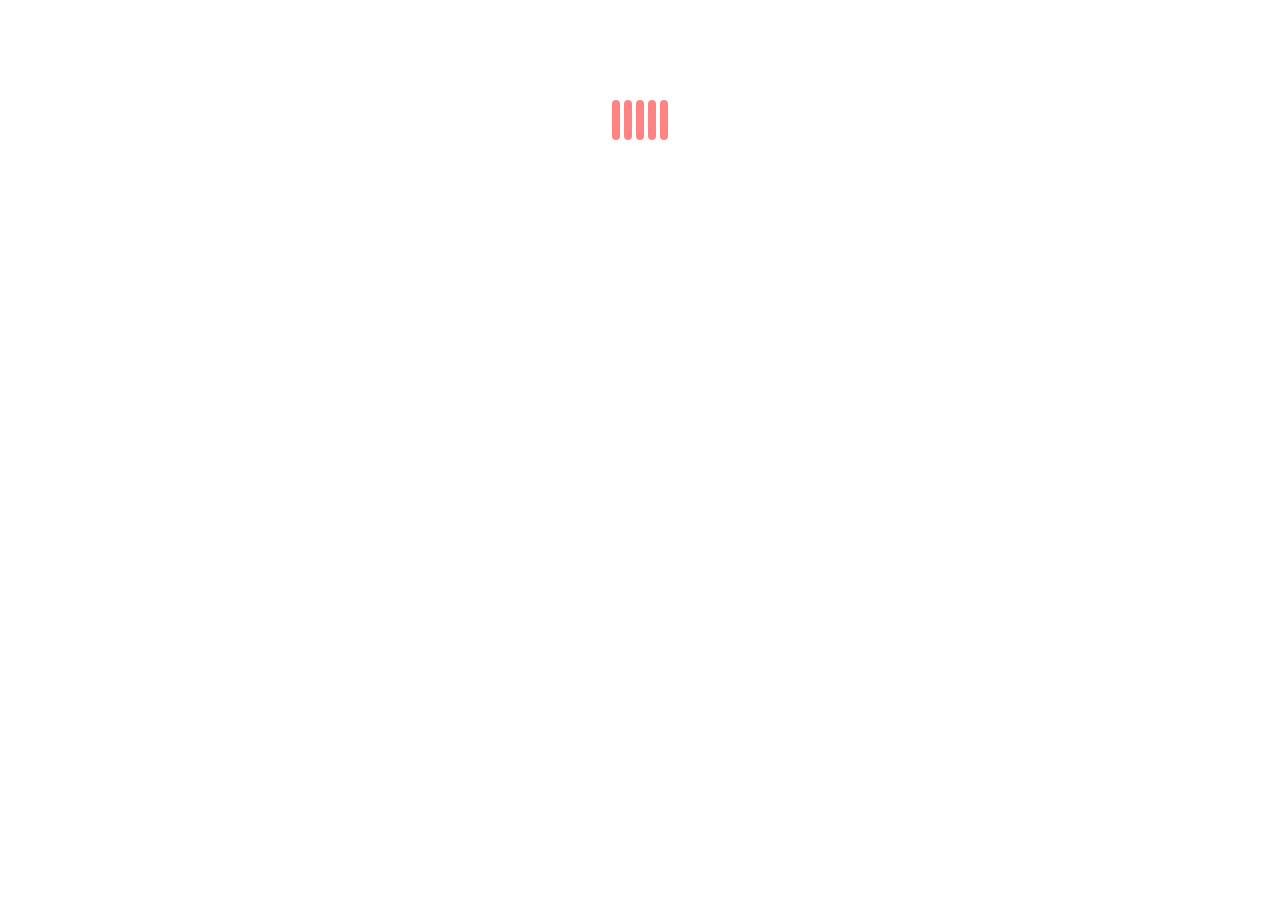
==== commit 0a2e6ea7: "update" ====
--- a/index.html
+++ b/index.html
@@ -1,729 +1,156 @@
-<!doctype html>
+<!DOCTYPE html>
+<html>
+<head>
+  <!--
+    If you are serving your web app in a path other than the root, change the
+    href value below to reflect the base path you are serving from.
 
+    The path provided below has to start and end with a slash "/" in order for
+    it to work correctly.
 
+    For more details:
+    * https://developer.mozilla.org/en-US/docs/Web/HTML/Element/base
 
-  
+    This is a placeholder for base href that will be replaced by the value of
+    the `--base-href` argument provided to `flutter build`.
+  -->
+  <base href="/">
 
+  <meta charset="UTF-8">
+  <meta content="IE=Edge" http-equiv="X-UA-Compatible">
+  <meta name="description" content="A new Flutter project.">
 
-<html class="theme-next mist use-motion">
-<head>
-  <meta charset="UTF-8"/>
-<meta http-equiv="X-UA-Compatible" content="IE=edge,chrome=1" />
-<meta name="viewport" content="width=device-width, initial-scale=1, maximum-scale=1"/>
+  <!-- iOS meta tags & icons -->
+  <meta name="apple-mobile-web-app-capable" content="yes">
+  <meta name="apple-mobile-web-app-status-bar-style" content="black">
+  <meta name="apple-mobile-web-app-title" content="carpediemvvblog">
+  <link rel="apple-touch-icon" href="icons/Icon-192.png">
 
+  <!-- Favicon -->
+  <link rel="icon" type="image/png" href="favicon.png"/>
 
+  <title>carpediemvv_blog</title>
+  <link rel="manifest" href="manifest.json">
+</head>
+<style>
+    .loading{
+            width: 80px;
+            height: 40px;
+            margin: 0 auto;
+            margin-top:100px;
+            text-align: center;
+        }
+        .loading span{
+            display: inline-block;
+            width: 8px;
+            height: 100%;
+            border-radius: 4px;
+            background: #FF8383;
+            -webkit-animation: load 1s ease infinite;
+        }
+        @-webkit-keyframes load{
+            0%,100%{
+                height: 40px;
+                background: #FF8383;
+            }
+            50%{
+                height: 70px;
+                margin: -15px 0;
+                background: #B93C5D;
+            }
+        }
+        .loading span:nth-child(2){
+            -webkit-animation-delay:0.2s;
+        }
+        .loading span:nth-child(3){
+            -webkit-animation-delay:0.4s;
+        }
+        .loading span:nth-child(4){
+            -webkit-animation-delay:0.6s;
+        }
+        .loading span:nth-child(5){
+            -webkit-animation-delay:0.8s;
+        }
+  </style>
 
-<meta http-equiv="Cache-Control" content="no-transform" />
-<meta http-equiv="Cache-Control" content="no-siteapp" />
+<body>
+  <!-- This script installs service_worker.js to provide PWA functionality to
+       application. For more information, see:
+       https://developers.google.com/web/fundamentals/primers/service-workers -->
+  <script>
+    var serviceWorkerVersion = '3227610581';
+    var scriptLoaded = false;
+    function loadMainDartJs() {
+      if (scriptLoaded) {
+        return;
+      }
+      scriptLoaded = true;
+      var scriptTag = document.createElement('script');
+      scriptTag.src = 'main.dart.js';
+      scriptTag.type = 'application/javascript';
+      document.body.append(scriptTag);
+    }
 
+    if ('serviceWorker' in navigator) {
+      // Service workers are supported. Use them.
+      window.addEventListener('load', function () {
+      //document.getElementById("app_splash")?.remove();
+        // Wait for registration to finish before dropping the <script> tag.
+        // Otherwise, the browser will load the script multiple times,
+        // potentially different versions.
+        var serviceWorkerUrl = 'flutter_service_worker.js?v=' + serviceWorkerVersion;
+        navigator.serviceWorker.register(serviceWorkerUrl)
+          .then((reg) => {
+            function waitForActivation(serviceWorker) {
+              serviceWorker.addEventListener('statechange', () => {
+                if (serviceWorker.state == 'activated') {
+                  console.log('Installed new service worker.');
+                  loadMainDartJs();
+                }
+              });
+            }
+            if (!reg.active && (reg.installing || reg.waiting)) {
+              // No active web worker and we have installed or are installing
+              // one for the first time. Simply wait for it to activate.
+              waitForActivation(reg.installing || reg.waiting);
+            } else if (!reg.active.scriptURL.endsWith(serviceWorkerVersion)) {
+              // When the app updates the serviceWorkerVersion changes, so we
+              // need to ask the service worker to update.
+              console.log('New service worker available.');
+              reg.update();
+              waitForActivation(reg.installing);
+            } else {
+              // Existing service worker is still good.
+              console.log('Loading app from service worker.');
+              loadMainDartJs();
+            }
+          });
 
+        // If service worker doesn't succeed in a reasonable amount of time,
+        // fallback to plaint <script> tag.
+        setTimeout(() => {
+          if (!scriptLoaded) {
+            console.warn(
+              'Failed to load app from service worker. Falling back to plain <script> tag.',
+            );
+            loadMainDartJs();
+          }
+        }, 4000);
+      });
+    } else {
+      // Service workers not supported. Just drop the <script> tag.
+      loadMainDartJs();
+    }
+  </script>
 
-
-
-
-
-
-
-
-
-
-  
-  
-  <link href="/vendors/fancybox/source/jquery.fancybox.css?v=2.1.5" rel="stylesheet" type="text/css" />
-
-
-
-
-  
-  
-  
-  
-
-  
-    
-    
-  
-
-  
-
-  
-
-  
-
-  
-
-  
-    
-    
-    <link href="//fonts.googleapis.com/css?family=Lato:300,300italic,400,400italic,700,700italic&subset=latin,latin-ext" rel="stylesheet" type="text/css">
-  
-
-
-
-
-
-
-<link href="/vendors/font-awesome/css/font-awesome.min.css?v=4.4.0" rel="stylesheet" type="text/css" />
-
-<link href="/css/main.css?v=5.0.1" rel="stylesheet" type="text/css" />
-
-
-  <meta name="keywords" content="Hexo, NexT" />
-
-
-
-
-
-
-
-
-  <link rel="shortcut icon" type="image/x-icon" href="/favicon.ico?v=5.0.1" />
-
-
-
-
-
-
-<meta name="description" content="不全职不全能，又不百无一用">
-<meta property="og:type" content="website">
-<meta property="og:title" content="CarpeDiemVV">
-<meta property="og:url" content="http://yoursite.com/index.html">
-<meta property="og:site_name" content="CarpeDiemVV">
-<meta property="og:description" content="不全职不全能，又不百无一用">
-<meta name="twitter:card" content="summary">
-<meta name="twitter:title" content="CarpeDiemVV">
-<meta name="twitter:description" content="不全职不全能，又不百无一用">
-
-
-
-<script type="text/javascript" id="hexo.configuration">
-  var NexT = window.NexT || {};
-  var CONFIG = {
-    scheme: 'Mist',
-    sidebar: {"position":"left","display":"post"},
-    fancybox: true,
-    motion: true,
-    duoshuo: {
-      userId: 0,
-      author: '博主'
-    }
-  };
-</script>
-
-  <title> CarpeDiemVV </title>
-</head>
-
-<body itemscope itemtype="http://schema.org/WebPage" lang="zh-Hans">
-
-  
-
-
-
-
-
-
-
-
-
-
-  
-  
-    
-  
-
-  <div class="container one-collumn sidebar-position-left 
-   page-home 
- ">
-    <div class="headband"></div>
-
-    <header id="header" class="header" itemscope itemtype="http://schema.org/WPHeader">
-      <div class="header-inner"><div class="site-meta ">
-  
-
-  <div class="custom-logo-site-title">
-    <a href="/"  class="brand" rel="start">
-      <span class="logo-line-before"><i></i></span>
-      <span class="site-title">CarpeDiemVV</span>
-      <span class="logo-line-after"><i></i></span>
-    </a>
-  </div>
-  <p class="site-subtitle"></p>
-</div>
-
-<div class="site-nav-toggle">
-  <button>
-    <span class="btn-bar"></span>
-    <span class="btn-bar"></span>
-    <span class="btn-bar"></span>
-  </button>
-</div>
-
-<nav class="site-nav">
-  
-
-  
-    <ul id="menu" class="menu">
-      
-        
-        <li class="menu-item menu-item-home">
-          <a href="/" rel="section">
-            
-              <i class="menu-item-icon fa fa-fw fa-home"></i> <br />
-            
-            首页
-          </a>
-        </li>
-      
-        
-        <li class="menu-item menu-item-archives">
-          <a href="/archives" rel="section">
-            
-              <i class="menu-item-icon fa fa-fw fa-archive"></i> <br />
-            
-            归档
-          </a>
-        </li>
-      
-        
-        <li class="menu-item menu-item-tags">
-          <a href="/tags" rel="section">
-            
-              <i class="menu-item-icon fa fa-fw fa-tags"></i> <br />
-            
-            标签
-          </a>
-        </li>
-      
-        
-        <li class="menu-item menu-item-about">
-          <a href="/about" rel="section">
-            
-              <i class="menu-item-icon fa fa-fw fa-user"></i> <br />
-            
-            关于
-          </a>
-        </li>
-      
-
-      
-    </ul>
-  
-
-  
-</nav>
-
- </div>
-    </header>
-
-    <main id="main" class="main">
-      <div class="main-inner">
-        <div class="content-wrap">
-          <div id="content" class="content">
-            
-  <section id="posts" class="posts-expand">
-    
-      
-
-  
-  
-
-  
-  
-  
-
-  <article class="post post-type-normal " itemscope itemtype="http://schema.org/Article">
-
-    
-      <header class="post-header">
-
-        
-        
-          <h1 class="post-title" itemprop="name headline">
-            
-            
-              
-                
-                <a class="post-title-link" href="/2016/09/23/Toolbar细节运用/" itemprop="url">
-                  Toolbar细节运用
-                </a>
-              
-            
-          </h1>
-        
-
-        <div class="post-meta">
-          <span class="post-time">
-            <span class="post-meta-item-icon">
-              <i class="fa fa-calendar-o"></i>
-            </span>
-            <span class="post-meta-item-text">发表于</span>
-            <time itemprop="dateCreated" datetime="2016-09-23T01:34:38+08:00" content="2016-09-23">
-              2016-09-23
-            </time>
-          </span>
-
-          
-
-          
-            
-          
-
-          
-
-          
-          
-
-          
-        </div>
-      </header>
-    
-
-
-    <div class="post-body" itemprop="articleBody">
-
-      
-      
-
-      
-        
-          
-            <p><strong>尽量不要转载，好多地方待完善。有问题的地方希望提出来共同交流qq240027695。以免误导他人。谢谢：）</strong></p>
-<h1 id="Toolbar重要属性详解"><a href="#Toolbar重要属性详解" class="headerlink" title="Toolbar重要属性详解"></a>Toolbar重要属性详解</h1><h2 id="toolbar主题设置"><a href="#toolbar主题设置" class="headerlink" title="toolbar主题设置"></a>toolbar主题设置</h2><p> 设置AppTheme继承NoActionBar，隐藏原来的ActionBar<br><figure class="highlight plain"><table><tr><td class="gutter"><pre><div class="line">1</div><div class="line">2</div><div class="line">3</div><div class="line">4</div><div class="line">5</div><div class="line">6</div><div class="line">7</div><div class="line">8</div><div class="line">9</div><div class="line">10</div><div class="line">11</div></pre></td><td class="code"><pre><div class="line">&lt;style name=&quot;AppTheme&quot; parent=&quot;Theme.AppCompat.Light.NoActionBar&quot;&gt;</div><div class="line">       &lt;!-- Customize your theme here. --&gt;</div><div class="line">       &lt;item name=&quot;colorPrimary&quot;&gt;@color/colorPrimary&lt;/item&gt;</div><div class="line">       &lt;item name=&quot;colorPrimaryDark&quot;&gt;@color/colorPrimaryDark&lt;/item&gt;</div><div class="line">       &lt;item name=&quot;colorAccent&quot;&gt;@color/colorAccent&lt;/item&gt;</div><div class="line">       &lt;itemname=&quot;android:textColorPrimary&quot;&gt;@color/textColorPrimary&lt;/item&gt;</div><div class="line">       &lt;item name=&quot;colorControlNormal&quot;&gt;@color/colorControlNormal&lt;/item&gt;</div><div class="line">       &lt;!--itemBackground设置menu菜单背景色--&gt;</div><div class="line">       &lt;!--&lt;item name=&quot;android:itemBackground&quot;&gt;#3F51B5&lt;/item&gt;--&gt;</div><div class="line">       &lt;item name=&quot;actionOverflowMenuStyle&quot;&gt;@style/MenuStyle&lt;/item&gt;</div><div class="line">   &lt;/style&gt;</div></pre></td></tr></table></figure></p>
-<h2 id="布局文件引入"><a href="#布局文件引入" class="headerlink" title="布局文件引入"></a>布局文件引入</h2><figure class="highlight plain"><table><tr><td class="gutter"><pre><div class="line">1</div><div class="line">2</div><div class="line">3</div><div class="line">4</div><div class="line">5</div></pre></td><td class="code"><pre><div class="line">&lt;android.support.v7.widget.Toolbar</div><div class="line">      android:id=&quot;@+id/id_toolbar&quot;</div><div class="line">      android:layout_height=&quot;wrap_content&quot;</div><div class="line">      android:layout_width=&quot;match_parent&quot;</div><div class="line">      android:background=&quot;?attr/colorPrimary&quot;/&gt;</div></pre></td></tr></table></figure>
-<h2 id="Activity控件主要代码"><a href="#Activity控件主要代码" class="headerlink" title="Activity控件主要代码"></a>Activity控件主要代码</h2><h3 id="第一种方式"><a href="#第一种方式" class="headerlink" title="第一种方式"></a>第一种方式</h3><ul>
-<li>把toolbar当成容器布局控件，可以在里面加任意布局，并且menu菜单自己实现inflate。在用setOnMenuItemClickListener监听item事件。</li>
-</ul>
-<figure class="highlight plain"><table><tr><td class="gutter"><pre><div class="line">1</div><div class="line">2</div><div class="line">3</div><div class="line">4</div><div class="line">5</div><div class="line">6</div><div class="line">7</div><div class="line">8</div><div class="line">9</div><div class="line">10</div><div class="line">11</div><div class="line">12</div><div class="line">13</div><div class="line">14</div><div class="line">15</div><div class="line">16</div><div class="line">17</div><div class="line">18</div><div class="line">19</div><div class="line">20</div><div class="line">21</div><div class="line">22</div><div class="line">23</div><div class="line">24</div><div class="line">25</div><div class="line">26</div><div class="line">27</div><div class="line">28</div><div class="line">29</div><div class="line">30</div></pre></td><td class="code"><pre><div class="line">protected void onCreate(Bundle savedInstanceState) &#123;</div><div class="line">       super.onCreate(savedInstanceState);</div><div class="line">       setContentView(R.layout.activity_main);</div><div class="line">       Toolbar toolbar = (Toolbar) findViewById(R.id.id_toolbar);</div><div class="line">       // App Logo</div><div class="line">       toolbar.setLogo(R.mipmap.ic_launcher);</div><div class="line">       // Title</div><div class="line">       toolbar.setTitle(&quot;四叶草&quot;);</div><div class="line">       // Sub Title</div><div class="line">       toolbar.setSubtitle(&quot;Sub title&quot;);</div><div class="line">       //Navigation Icon</div><div class="line">       toolbar.setNavigationIcon(R.drawable.bottom_home_tab_bg);</div><div class="line">       toolbar.inflateMenu(R.menu.test);</div><div class="line">       toolbar.setOnMenuItemClickListener(newToolbar.OnMenuItemClickListener() &#123;</div><div class="line">           @Override</div><div class="line">           public boolean onMenuItemClick(MenuItem item) &#123;</div><div class="line">               int itemId = item.getItemId();</div><div class="line">               switch (itemId) &#123;</div><div class="line">                   case R.id.action_publish:</div><div class="line">                       Toast.makeText(MainActivity.this, &quot;&quot; + itemId, Toast.LENGTH_SHORT).show();</div><div class="line">                   case R.id.action_pick_pic:</div><div class="line">                       Toast.makeText(MainActivity.this, &quot;&quot; + itemId, Toast.LENGTH_SHORT).show();</div><div class="line">                   case R.id.action_take_pic:</div><div class="line">                       Toast.makeText(MainActivity.this, &quot;&quot; + itemId, Toast.LENGTH_SHORT).show();</div><div class="line"></div><div class="line">               &#125;</div><div class="line">               return true;</div><div class="line">           &#125;</div><div class="line">       &#125;);</div><div class="line">       &#125;</div></pre></td></tr></table></figure>
-<hr>
-<h3 id="第二种方式："><a href="#第二种方式：" class="headerlink" title="第二种方式："></a>第二种方式：</h3><p>   替换以前的Actionbar,在onCreateOptionsMenu方法中实现menu局的inflate,并且对item事件进行监听。<br>   两种方式效果一样，区别是：第一种是toolbar自己的监听事件进行响应。第二种是把toolbar的属性通过setSupportActionBar(toolbar);设置给了以前的Actionbar，进行事件响应。</p>
-<blockquote>
-<p>注意：这俩种方式混合也可以实现效果，如：用第一种把//toolbar.inflateMenu(R.menu.test);去掉。在toolbar.setOnMenuItemClickListener(）代码后加上setSupportActionBar(toolbar)，再加上 getMenuInflater().inflate(R.menu.test, menu)，也可以达到相同的效果。原理不清楚，这里做个mark。以后再来深究。或者哪位大哥给说明下，不胜感激：）</p>
-</blockquote>
-<figure class="highlight plain"><table><tr><td class="gutter"><pre><div class="line">1</div><div class="line">2</div><div class="line">3</div><div class="line">4</div><div class="line">5</div><div class="line">6</div><div class="line">7</div><div class="line">8</div><div class="line">9</div><div class="line">10</div><div class="line">11</div><div class="line">12</div><div class="line">13</div><div class="line">14</div><div class="line">15</div><div class="line">16</div><div class="line">17</div><div class="line">18</div><div class="line">19</div><div class="line">20</div><div class="line">21</div><div class="line">22</div><div class="line">23</div><div class="line">24</div><div class="line">25</div><div class="line">26</div><div class="line">27</div><div class="line">28</div><div class="line">29</div><div class="line">30</div><div class="line">31</div><div class="line">32</div><div class="line">33</div><div class="line">34</div><div class="line">35</div><div class="line">36</div></pre></td><td class="code"><pre><div class="line">protected void onCreate(Bundle savedInstanceState) &#123;</div><div class="line">       super.onCreate(savedInstanceState);</div><div class="line">       setContentView(R.layout.activity_main);</div><div class="line">       Toolbar toolbar = (Toolbar) findViewById(R.id.id_toolbar);</div><div class="line">       // App Logo</div><div class="line">       toolbar.setLogo(R.mipmap.ic_launcher);</div><div class="line">       // Title</div><div class="line">       toolbar.setTitle(&quot;四叶草&quot;);</div><div class="line">       // Sub Title</div><div class="line">       toolbar.setSubtitle(&quot;Sub title&quot;);</div><div class="line">       //Navigation Icon</div><div class="line">       toolbar.setNavigationIcon(R.drawable.bottom_home_tab_bg);</div><div class="line">       setSupportActionBar(toolbar);</div><div class="line">       init();</div><div class="line">   &#125;</div><div class="line">     @Override</div><div class="line">   public boolean onCreateOptionsMenu(Menu menu) &#123;</div><div class="line">       getMenuInflater().inflate(R.menu.test, menu);</div><div class="line">       return true;</div><div class="line">   &#125;</div><div class="line"></div><div class="line">   @Override</div><div class="line">   public boolean onOptionsItemSelected(MenuItem item) &#123;</div><div class="line">     int id = item.getItemId();</div><div class="line">       //noinspection SimplifiableIfStatement</div><div class="line">       if (id == R.id.action_publish) &#123;</div><div class="line">           Toast.makeText(MainActivity.this, &quot;action_publish&quot; , Toast.LENGTH_SHORT).show();</div><div class="line">       &#125;</div><div class="line">       if (id == R.id.action_pick_pic) &#123;</div><div class="line">           Toast.makeText(MainActivity.this, &quot;action_pick_pic&quot; , Toast.LENGTH_SHORT).show();</div><div class="line">       &#125;</div><div class="line">       if (id == R.id.action_take_pic) &#123;</div><div class="line">           Toast.makeText(MainActivity.this, &quot;action_take_pic&quot; , Toast.LENGTH_SHORT).show();</div><div class="line">       &#125;</div><div class="line">       return super.onOptionsItemSelected(item);</div><div class="line">   &#125;</div></pre></td></tr></table></figure>
-<h2 id="细节设置"><a href="#细节设置" class="headerlink" title="细节设置"></a>细节设置</h2><pre><code>绝大部分的样式设置都可以在Style中完成。
-</code></pre><figure class="highlight plain"><table><tr><td class="gutter"><pre><div class="line">1</div><div class="line">2</div><div class="line">3</div><div class="line">4</div><div class="line">5</div><div class="line">6</div><div class="line">7</div><div class="line">8</div><div class="line">9</div><div class="line">10</div><div class="line">11</div><div class="line">12</div><div class="line">13</div><div class="line">14</div><div class="line">15</div><div class="line">16</div><div class="line">17</div><div class="line">18</div><div class="line">19</div><div class="line">20</div><div class="line">21</div><div class="line">22</div><div class="line">23</div><div class="line">24</div><div class="line">25</div></pre></td><td class="code"><pre><div class="line">&lt;style name=&quot;AppTheme&quot; parent=&quot;Theme.AppCompat.Light.NoActionBar&quot;&gt;</div><div class="line">      &lt;!-- Customize your theme here. --&gt;</div><div class="line">      &lt;item name=&quot;colorPrimary&quot;&gt;@color/colorPrimary&lt;/item&gt;</div><div class="line">      &lt;item name=&quot;colorPrimaryDark&quot;&gt;@color/colorPrimaryDark&lt;/item&gt;</div><div class="line">      &lt;item name=&quot;colorAccent&quot;&gt;@color/colorAccent&lt;/item&gt;</div><div class="line">      //菜单字体颜色</div><div class="line">      &lt;itemname=&quot;android:textColorPrimary&quot;&gt;@color/textColorPrimary&lt;/item&gt;</div><div class="line">      //菜单图标颜色</div><div class="line">      &lt;item name=&quot;colorControlNormal&quot;&gt;@color/colorControlNormal&lt;/item&gt;</div><div class="line">      &lt;!--itemBackground设置menu菜单背景色--&gt;</div><div class="line">      &lt;!--&lt;item name=&quot;android:itemBackground&quot;&gt;#3F51B5&lt;/item&gt;--&gt;</div><div class="line">      &lt;item name=&quot;actionOverflowMenuStyle&quot;&gt;@style/MenuStyle&lt;/item&gt;</div><div class="line">  &lt;/style&gt;</div><div class="line">  &lt;style name=&quot;OverflowButtonStyle&quot; parent=&quot;@android:style/Widget.ActionButton.Overflow&quot;&gt;</div><div class="line">      &lt;!--这里更改menu菜单图标--&gt;</div><div class="line">    &lt;!--  &lt;item name=&quot;android:src&quot;&gt;@mipmap/ic_launcher&lt;/item&gt;--&gt;</div><div class="line">  &lt;/style&gt;</div><div class="line">  &lt;style name=&quot;MenuStyle&quot; parent=&quot;@style/Widget.AppCompat.Light.PopupMenu.Overflow&quot;&gt;</div><div class="line">   &lt;!--是否遮盖住标题栏--&gt;</div><div class="line">      &lt;item name=&quot;overlapAnchor&quot;&gt;false&lt;/item&gt;</div><div class="line">      &lt;!--itemBackground设置menu菜单背景色与上面的android:itemBackground作用相同--&gt;</div><div class="line">      &lt;item name=&quot;android:popupBackground&quot;&gt;#3F51B5&lt;/item&gt;</div><div class="line">      &lt;!--距离标题栏的距离--&gt;</div><div class="line">      &lt;!--&lt;item name=&quot;android:dropDownVerticalOffset&quot;&gt;29dip&lt;/item&gt;--&gt;</div><div class="line">  &lt;/style&gt;</div></pre></td></tr></table></figure>
-<h3 id="Menu菜单的搜索设置"><a href="#Menu菜单的搜索设置" class="headerlink" title="Menu菜单的搜索设置"></a>Menu菜单的搜索设置</h3><ul>
-<li>可以在菜单样式中添加</li>
-</ul>
-<figure class="highlight plain"><table><tr><td class="gutter"><pre><div class="line">1</div><div class="line">2</div><div class="line">3</div><div class="line">4</div><div class="line">5</div><div class="line">6</div><div class="line">7</div><div class="line">8</div><div class="line">9</div><div class="line">10</div><div class="line">11</div><div class="line">12</div><div class="line">13</div><div class="line">14</div><div class="line">15</div><div class="line">16</div><div class="line">17</div><div class="line">18</div><div class="line">19</div><div class="line">20</div><div class="line">21</div><div class="line">22</div><div class="line">23</div><div class="line">24</div><div class="line">25</div><div class="line">26</div><div class="line">27</div><div class="line">28</div><div class="line">29</div><div class="line">30</div><div class="line">31</div><div class="line">32</div></pre></td><td class="code"><pre><div class="line">&lt;menu xmlns:android=&quot;http://schemas.android.com/apk/res/android&quot;</div><div class="line">    xmlns:app=&quot;http://schemas.android.com/apk/res-auto&quot;</div><div class="line">    xmlns:tools=&quot;http://schemas.android.com/tools&quot;</div><div class="line">    tools:context=&quot;.MainActivity&quot;&gt;</div><div class="line">    &lt;item</div><div class="line">        android:id=&quot;@+id/action_publish&quot;</div><div class="line">        android:title=&quot;发表&quot;</div><div class="line">        app:showAsAction=&quot;never&quot; /&gt;</div><div class="line">    &lt;item</div><div class="line">        android:id=&quot;@+id/action_pick_pic&quot;</div><div class="line">        android:title=&quot;选择图片&quot;</div><div class="line">        app:showAsAction=&quot;withText&quot;</div><div class="line">        android:icon=&quot;@mipmap/ic_launcher&quot;/&gt;</div><div class="line">    &lt;item</div><div class="line">        android:id=&quot;@+id/action_take_pic&quot;</div><div class="line">        android:title=&quot;照相&quot;</div><div class="line">        app:showAsAction=&quot;never&quot; /&gt;</div><div class="line">   &lt;item</div><div class="line">        android:id=&quot;@+id/ab_search&quot;</div><div class="line">         &lt;!--显示优先级--&gt;</div><div class="line">        android:orderInCategory=&quot;80&quot;</div><div class="line">        android:title=&quot;action_search&quot;</div><div class="line">         &lt;!--搜索选项--&gt;</div><div class="line">        app:actionViewClass=&quot;android.support.v7.widget.SearchView&quot;</div><div class="line">        app:showAsAction=&quot;always&quot;/&gt;</div><div class="line">    &lt;!-- &lt;item</div><div class="line">        android:id=&quot;@+id/action_share&quot;</div><div class="line">        android:orderInCategory=&quot;90&quot;</div><div class="line">        android:title=&quot;action_share&quot;</div><div class="line">        app:actionProviderClass=&quot;android.support.v7.widget.ShareActionProvider&quot;</div><div class="line">        app:showAsAction=&quot;always&quot;/&gt;--&gt;</div><div class="line">&lt;/menu&gt;</div></pre></td></tr></table></figure>
-<ul>
-<li>在第四个item选项中多了一个app:actionViewClass=”android.support.v7.widget.SearchView”属性，v7包里给的一个搜索标题栏。写上这个属性你的标题栏就会多一个搜索按钮，下面是写在onCreateOptionsMenu方法里的监听。第一种方式不知道怎么监听搜索按钮。onCreateOptionsMenu这个方法得必须用了，当然你不要搜索按钮就不必实现这个按钮了。</li>
-</ul>
-<figure class="highlight plain"><table><tr><td class="gutter"><pre><div class="line">1</div><div class="line">2</div><div class="line">3</div><div class="line">4</div><div class="line">5</div><div class="line">6</div><div class="line">7</div><div class="line">8</div><div class="line">9</div><div class="line">10</div><div class="line">11</div><div class="line">12</div></pre></td><td class="code"><pre><div class="line">mSearchView.setOnQueryTextListener(new SearchView.OnQueryTextListener() &#123;</div><div class="line">		 //点击搜索按钮的监听</div><div class="line">           @Override</div><div class="line">           public boolean onQueryTextSubmit(String query) &#123;</div><div class="line">               return false;</div><div class="line">           &#125;</div><div class="line">		//搜索框内容改变的监听</div><div class="line">           @Override</div><div class="line">           public boolean onQueryTextChange(String newText) &#123;                         </div><div class="line">               return true;</div><div class="line">           &#125;</div><div class="line">       &#125;);</div></pre></td></tr></table></figure>
-<ul>
-<li><p>研究了下自定义的话还是有点麻烦，不过原生的也差不多。下面写下自定义的主要代码</p>
-<figure class="highlight plain"><table><tr><td class="gutter"><pre><div class="line">1</div><div class="line">2</div><div class="line">3</div><div class="line">4</div><div class="line">5</div><div class="line">6</div><div class="line">7</div><div class="line">8</div><div class="line">9</div><div class="line">10</div><div class="line">11</div><div class="line">12</div><div class="line">13</div><div class="line">14</div><div class="line">15</div><div class="line">16</div><div class="line">17</div><div class="line">18</div><div class="line">19</div><div class="line">20</div><div class="line">21</div><div class="line">22</div><div class="line">23</div><div class="line">24</div><div class="line">25</div><div class="line">26</div><div class="line">27</div><div class="line">28</div><div class="line">29</div><div class="line">30</div><div class="line">31</div><div class="line">32</div><div class="line">33</div><div class="line">34</div><div class="line">35</div><div class="line">36</div><div class="line">37</div><div class="line">38</div><div class="line">39</div><div class="line">40</div><div class="line">41</div><div class="line">42</div><div class="line">43</div><div class="line">44</div><div class="line">45</div><div class="line">46</div><div class="line">47</div><div class="line">48</div><div class="line">49</div></pre></td><td class="code"><pre><div class="line">private void setSearchView() &#123;</div><div class="line">       final float density = getResources().getDisplayMetrics().density;</div><div class="line">       mSearchView.setIconified(false);</div><div class="line">       mSearchView.setIconifiedByDefault(false);</div><div class="line">       final int closeImgId = context.getResources().getIdentifier(&quot;search_close_btn&quot;, &quot;id&quot;, getPackageName());</div><div class="line">       ImageView closeImg = (ImageView) mSearchView.findViewById(closeImgId);</div><div class="line">       if (closeImg != null) &#123;</div><div class="line">           LinearLayout.LayoutParams paramsImg = (LinearLayout.LayoutParams) closeImg.getLayoutParams();</div><div class="line">           paramsImg.topMargin = (int) (-2 * density);</div><div class="line">           closeImg.setImageResource(R.mipmap.clear_img);</div><div class="line">           closeImg.setLayoutParams(paramsImg);</div><div class="line">       &#125;</div><div class="line">       final int editViewId = context.getResources().getIdentifier(&quot;search_src_text&quot;, &quot;id&quot;, getPackageName());</div><div class="line">       mEdit = (SearchView.SearchAutoComplete) mSearchView.findViewById(editViewId);</div><div class="line">       if (mEdit != null) &#123;</div><div class="line">           mEdit.setHintTextColor(getResources().getColor(R.color.color_hint));</div><div class="line">           mEdit.setTextColor(getResources().getColor(R.color.color_white));</div><div class="line">           mEdit.setTextSize(TypedValue.COMPLEX_UNIT_SP, 16);</div><div class="line">           mEdit.setHint(String.format(getResources().getString(R.string.search_hint_tip), MemoryData.departmentList.get(mPosition).getMembers().size()));</div><div class="line">       &#125;</div><div class="line">       LinearLayout rootView = (LinearLayout) mSearchView.findViewById(R.id.search_bar);</div><div class="line">       rootView.setBackgroundResource(R.drawable.edit_bg);</div><div class="line">       rootView.setClickable(true);</div><div class="line">       LinearLayout editLayout = (LinearLayout) mSearchView.findViewById(R.id.search_plate);</div><div class="line">       LinearLayout.LayoutParams params = (LinearLayout.LayoutParams) editLayout.getLayoutParams();</div><div class="line">       LinearLayout tipLayout = (LinearLayout) mSearchView.findViewById(R.id.search_edit_frame);</div><div class="line">       LinearLayout.LayoutParams tipParams = (LinearLayout.LayoutParams) tipLayout.getLayoutParams();</div><div class="line">       tipParams.leftMargin = 0;</div><div class="line">       tipParams.rightMargin = 0;</div><div class="line">       tipLayout.setLayoutParams(tipParams);</div><div class="line">       ImageView icTip = (ImageView) mSearchView.findViewById(R.id.search_mag_icon);</div><div class="line">       icTip.setImageResource(R.mipmap.ic_search_tip);</div><div class="line">       params.topMargin = (int) (4 * density);</div><div class="line">       editLayout.setLayoutParams(params);</div><div class="line">       mSearchView.setSubmitButtonEnabled(false);</div><div class="line">       mSearchView.setOnQueryTextListener(new SearchView.OnQueryTextListener() &#123;</div><div class="line">           @Override</div><div class="line">           public boolean onQueryTextSubmit(String query) &#123;</div><div class="line">               return false;</div><div class="line">           &#125;</div><div class="line"></div><div class="line">           @Override</div><div class="line">           public boolean onQueryTextChange(String newText) &#123;</div><div class="line">               mSearchText = newText ;</div><div class="line">               doSearch();</div><div class="line">               return true;</div><div class="line">           &#125;</div><div class="line">       &#125;);</div><div class="line">   &#125;</div></pre></td></tr></table></figure>
-</li>
-</ul>
-<p>细节怎么改，看下就可以了。写的也比较清楚，这是抄的别人的代码<a href="http://blog.csdn.net/jxxfzgy/article/details/46055857" target="_blank" rel="external">【点击这里】</a>更加详细的可以过去看看。<br>未完待续</p>
-
-          
-        
-      
-    </div>
-
-    <div>
-      
-    </div>
-
-    <div>
-      
-    </div>
-
-    <footer class="post-footer">
-      
-
-      
-
-      
-      
-        <div class="post-eof"></div>
-      
-    </footer>
-  </article>
-
-
-    
-      
-
-  
-  
-
-  
-  
-  
-
-  <article class="post post-type-normal " itemscope itemtype="http://schema.org/Article">
-
-    
-      <header class="post-header">
-
-        
-        
-          <h1 class="post-title" itemprop="name headline">
-            
-            
-              
-                
-                <a class="post-title-link" href="/2016/07/18/测试中文/" itemprop="url">
-                  测试中文
-                </a>
-              
-            
-          </h1>
-        
-
-        <div class="post-meta">
-          <span class="post-time">
-            <span class="post-meta-item-icon">
-              <i class="fa fa-calendar-o"></i>
-            </span>
-            <span class="post-meta-item-text">发表于</span>
-            <time itemprop="dateCreated" datetime="2016-07-18T00:40:31+08:00" content="2016-07-18">
-              2016-07-18
-            </time>
-          </span>
-
-          
-
-          
-            
-          
-
-          
-
-          
-          
-
-          
-        </div>
-      </header>
-    
-
-
-    <div class="post-body" itemprop="articleBody">
-
-      
-      
-
-      
-        
-          
-            
-          
-        
-      
-    </div>
-
-    <div>
-      
-    </div>
-
-    <div>
-      
-    </div>
-
-    <footer class="post-footer">
-      
-
-      
-
-      
-      
-        <div class="post-eof"></div>
-      
-    </footer>
-  </article>
-
-
-    
-      
-
-  
-  
-
-  
-  
-  
-
-  <article class="post post-type-normal " itemscope itemtype="http://schema.org/Article">
-
-    
-      <header class="post-header">
-
-        
-        
-          <h1 class="post-title" itemprop="name headline">
-            
-            
-              
-                
-                <a class="post-title-link" href="/2016/07/17/hello-world/" itemprop="url">
-                  Hello World
-                </a>
-              
-            
-          </h1>
-        
-
-        <div class="post-meta">
-          <span class="post-time">
-            <span class="post-meta-item-icon">
-              <i class="fa fa-calendar-o"></i>
-            </span>
-            <span class="post-meta-item-text">发表于</span>
-            <time itemprop="dateCreated" datetime="2016-07-17T23:09:52+08:00" content="2016-07-17">
-              2016-07-17
-            </time>
-          </span>
-
-          
-
-          
-            
-          
-
-          
-
-          
-          
-
-          
-        </div>
-      </header>
-    
-
-
-    <div class="post-body" itemprop="articleBody">
-
-      
-      
-
-      
-        
-          
-            <p>Welcome to <a href="https://hexo.io/" target="_blank" rel="external">Hexo</a>! This is your very first post. Check <a href="https://hexo.io/docs/" target="_blank" rel="external">documentation</a> for more info. If you get any problems when using Hexo, you can find the answer in <a href="https://hexo.io/docs/troubleshooting.html" target="_blank" rel="external">troubleshooting</a> or you can ask me on <a href="https://github.com/hexojs/hexo/issues" target="_blank" rel="external">GitHub</a>.</p>
-<h2 id="Quick-Start"><a href="#Quick-Start" class="headerlink" title="Quick Start"></a>Quick Start</h2><h3 id="Create-a-new-post"><a href="#Create-a-new-post" class="headerlink" title="Create a new post"></a>Create a new post</h3><figure class="highlight bash"><table><tr><td class="gutter"><pre><div class="line">1</div></pre></td><td class="code"><pre><div class="line">$ hexo new <span class="string">"My New Post"</span></div></pre></td></tr></table></figure>
-<p>More info: <a href="https://hexo.io/docs/writing.html" target="_blank" rel="external">Writing</a></p>
-<h3 id="Run-server"><a href="#Run-server" class="headerlink" title="Run server"></a>Run server</h3><figure class="highlight bash"><table><tr><td class="gutter"><pre><div class="line">1</div></pre></td><td class="code"><pre><div class="line">$ hexo server</div></pre></td></tr></table></figure>
-<p>More info: <a href="https://hexo.io/docs/server.html" target="_blank" rel="external">Server</a></p>
-<h3 id="Generate-static-files"><a href="#Generate-static-files" class="headerlink" title="Generate static files"></a>Generate static files</h3><figure class="highlight bash"><table><tr><td class="gutter"><pre><div class="line">1</div></pre></td><td class="code"><pre><div class="line">$ hexo generate</div></pre></td></tr></table></figure>
-<p>More info: <a href="https://hexo.io/docs/generating.html" target="_blank" rel="external">Generating</a></p>
-<h3 id="Deploy-to-remote-sites"><a href="#Deploy-to-remote-sites" class="headerlink" title="Deploy to remote sites"></a>Deploy to remote sites</h3><figure class="highlight bash"><table><tr><td class="gutter"><pre><div class="line">1</div></pre></td><td class="code"><pre><div class="line">$ hexo deploy</div></pre></td></tr></table></figure>
-<p>More info: <a href="https://hexo.io/docs/deployment.html" target="_blank" rel="external">Deployment</a></p>
-
-          
-        
-      
-    </div>
-
-    <div>
-      
-    </div>
-
-    <div>
-      
-    </div>
-
-    <footer class="post-footer">
-      
-
-      
-
-      
-      
-        <div class="post-eof"></div>
-      
-    </footer>
-  </article>
-
-
-    
-  </section>
-
-  
-
-
-          </div>
-          
-
-
-          
-
-        </div>
-        
-          
-  
-  <div class="sidebar-toggle">
-    <div class="sidebar-toggle-line-wrap">
-      <span class="sidebar-toggle-line sidebar-toggle-line-first"></span>
-      <span class="sidebar-toggle-line sidebar-toggle-line-middle"></span>
-      <span class="sidebar-toggle-line sidebar-toggle-line-last"></span>
+  <div id="app_splash">
+    <div class="loading">
+      <span></span>
+      <span></span>
+      <span></span>
+      <span></span>
+      <span></span>
     </div>
   </div>
-
-  <aside id="sidebar" class="sidebar">
-    <div class="sidebar-inner">
-
-      
-
-      
-
-      <section class="site-overview sidebar-panel  sidebar-panel-active ">
-        <div class="site-author motion-element" itemprop="author" itemscope itemtype="http://schema.org/Person">
-          <img class="site-author-image" itemprop="image"
-               src="/images/avatar.png"
-               alt="饭特稀" />
-          <p class="site-author-name" itemprop="name">饭特稀</p>
-          <p class="site-description motion-element" itemprop="description">不全职不全能，又不百无一用</p>
-        </div>
-        <nav class="site-state motion-element">
-          <div class="site-state-item site-state-posts">
-            <a href="/archives">
-              <span class="site-state-item-count">3</span>
-              <span class="site-state-item-name">日志</span>
-            </a>
-          </div>
-
-          
-
-          
-
-        </nav>
-
-        
-
-        <div class="links-of-author motion-element">
-          
-        </div>
-
-        
-        
-
-        
-        
-
-      </section>
-
-      
-
-    </div>
-  </aside>
-
-
-        
-      </div>
-    </main>
-
-    <footer id="footer" class="footer">
-      <div class="footer-inner">
-        <div class="copyright" >
-  
-  &copy; 
-  <span itemprop="copyrightYear">2016</span>
-  <span class="with-love">
-    <i class="fa fa-heart"></i>
-  </span>
-  <span class="author" itemprop="copyrightHolder">饭特稀</span>
-</div>
-
-<div class="powered-by">
-  由 <a class="theme-link" href="http://hexo.io">Hexo</a> 强力驱动
-</div>
-
-<div class="theme-info">
-  主题 -
-  <a class="theme-link" href="https://github.com/iissnan/hexo-theme-next">
-    NexT.Mist
-  </a>
-</div>
-
-        
-
-        
-      </div>
-    </footer>
-
-    <div class="back-to-top">
-      <i class="fa fa-arrow-up"></i>
-    </div>
-  </div>
-
-  
-
-<script type="text/javascript">
-  if (Object.prototype.toString.call(window.Promise) !== '[object Function]') {
-    window.Promise = null;
-  }
-</script>
-
-
-
-
-
-
-
-
-
-  
-
-
-
-  
-  <script type="text/javascript" src="/vendors/jquery/index.js?v=2.1.3"></script>
-
-  
-  <script type="text/javascript" src="/vendors/fastclick/lib/fastclick.min.js?v=1.0.6"></script>
-
-  
-  <script type="text/javascript" src="/vendors/jquery_lazyload/jquery.lazyload.js?v=1.9.7"></script>
-
-  
-  <script type="text/javascript" src="/vendors/velocity/velocity.min.js?v=1.2.1"></script>
-
-  
-  <script type="text/javascript" src="/vendors/velocity/velocity.ui.min.js?v=1.2.1"></script>
-
-  
-  <script type="text/javascript" src="/vendors/fancybox/source/jquery.fancybox.pack.js?v=2.1.5"></script>
-
-
-  
-
-
-  <script type="text/javascript" src="/js/src/utils.js?v=5.0.1"></script>
-
-  <script type="text/javascript" src="/js/src/motion.js?v=5.0.1"></script>
-
-
-
-  
-  
-
-  
-
-  
-
-
-  <script type="text/javascript" src="/js/src/bootstrap.js?v=5.0.1"></script>
-
-
-
-  
-
-
-
-  
-
-
-
-  
-  
-  
-
-  
-
-  
-
 </body>
 </html>
